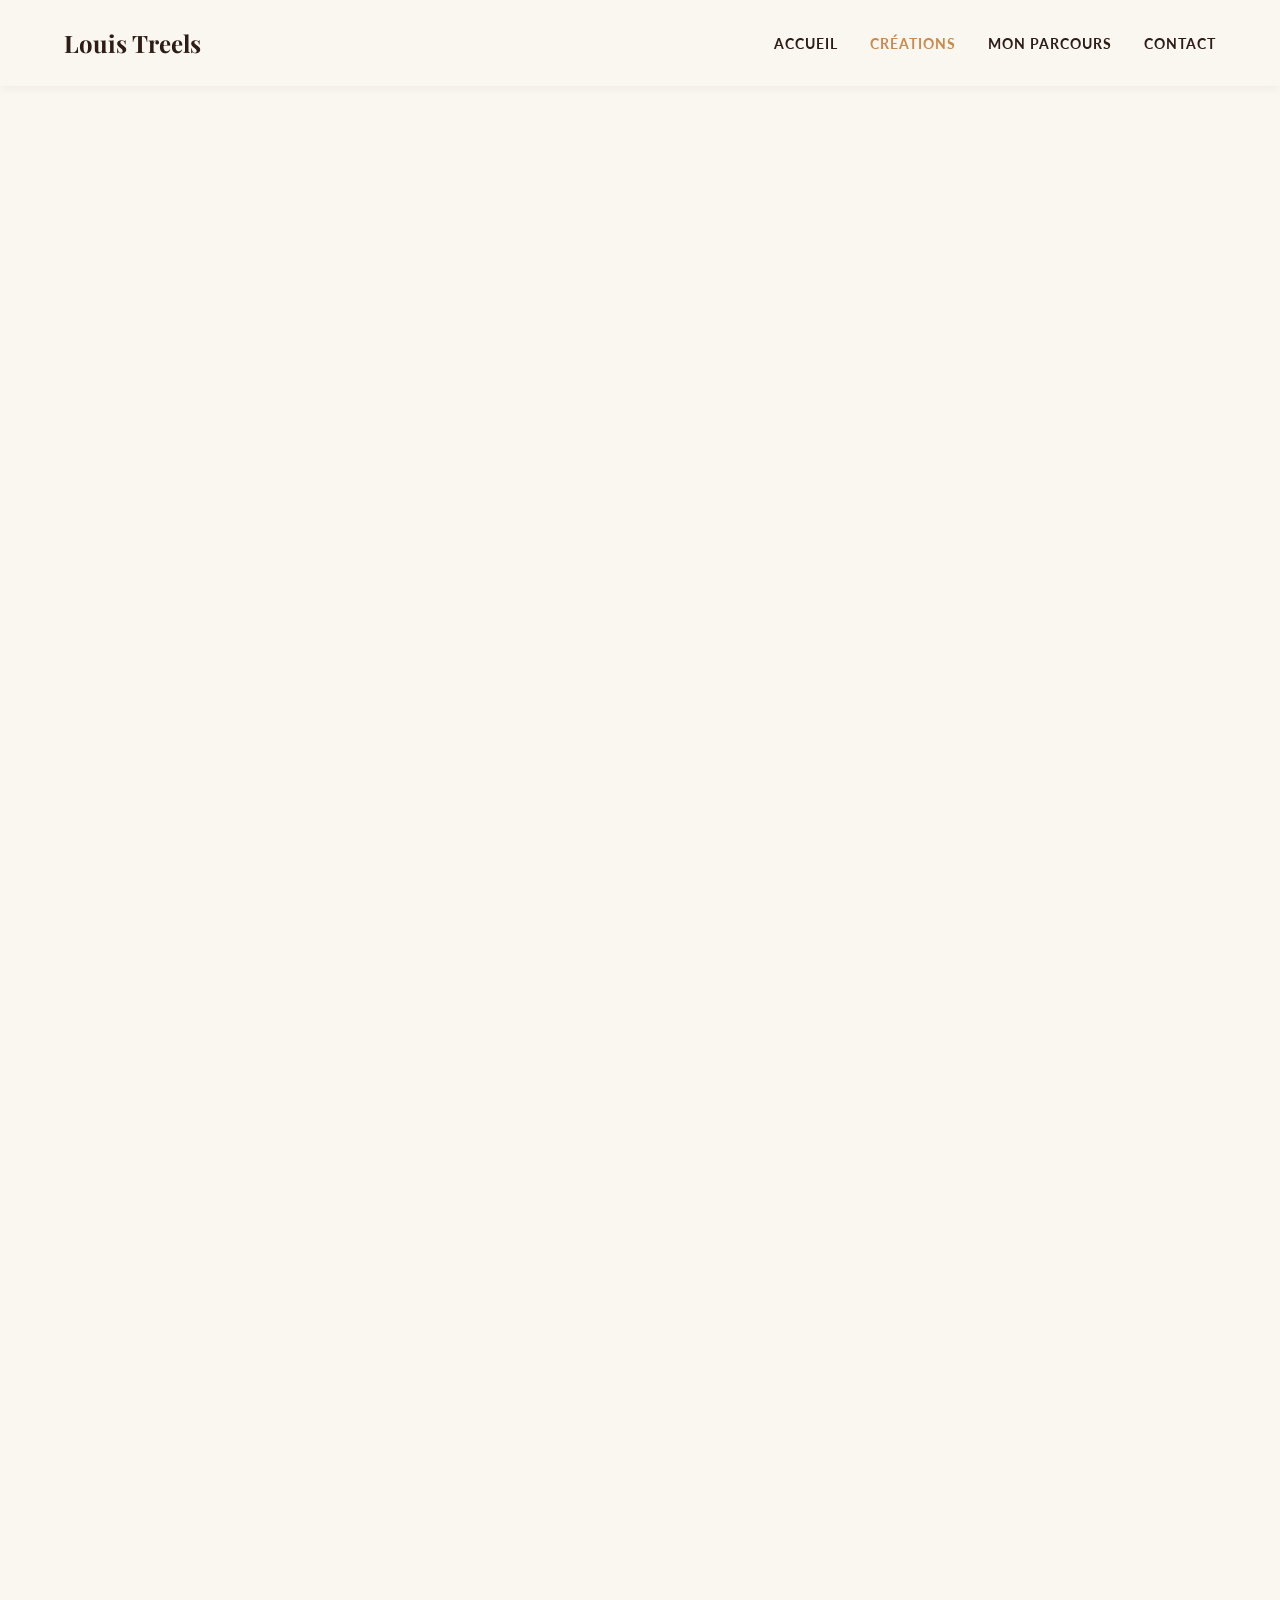
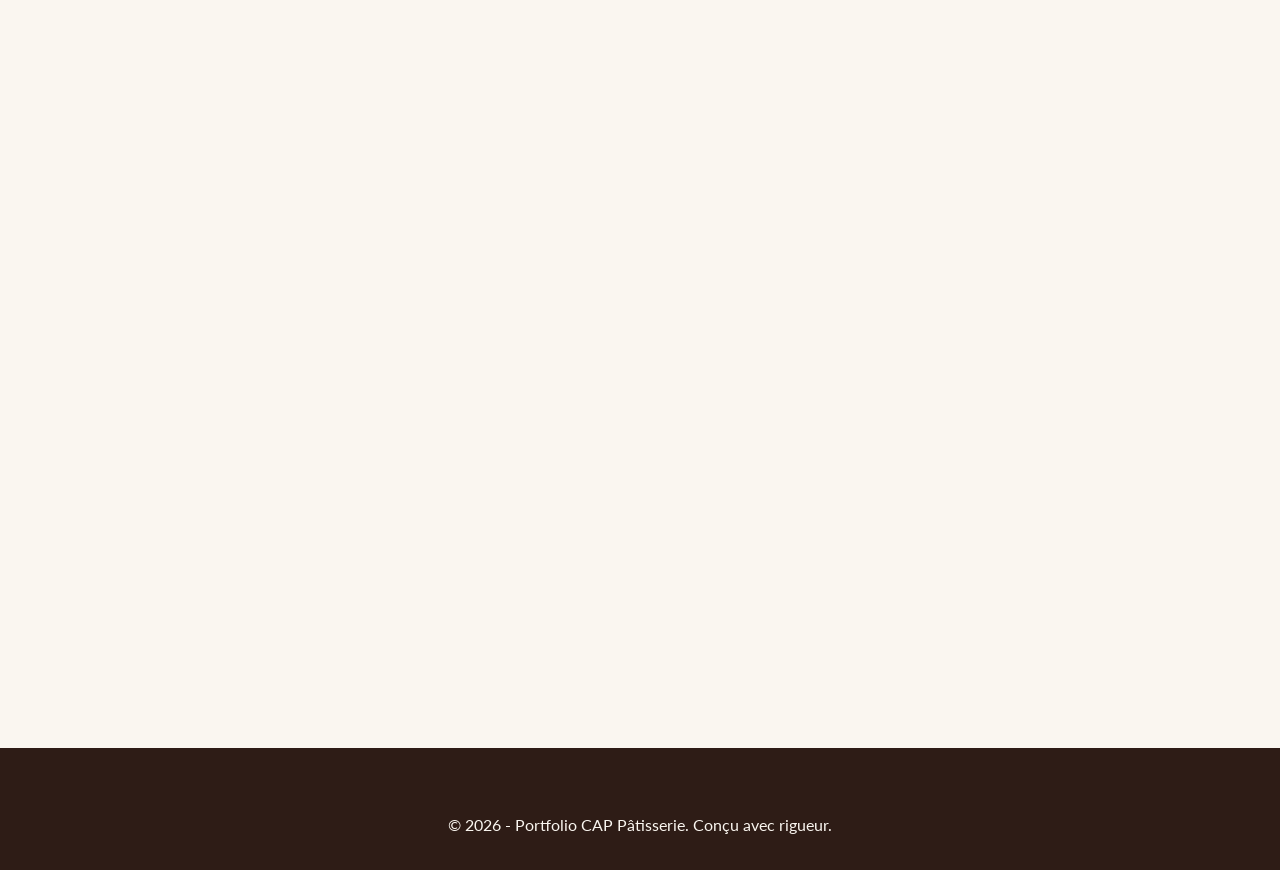
==== creations.html @ 9444e75c "page d'accueil finie" ====
<!DOCTYPE html>
<html lang="fr">
<head>
    <meta charset="UTF-8">
    <meta name="viewport" content="width=device-width, initial-scale=1.0">
    <title>Mes Créations | Portfolio CAP Pâtisserie</title>
    <link rel="stylesheet" href="css/style.css">
</head>
<body>

    <header>
        <nav>
            <div class="nav-logo"><a href="index.html">Louis Treels</a></div>
            <div class="hamburger"><span class="bar"></span><span class="bar"></span><span class="bar"></span></div>
            <ul class="nav-links">
                <li><a href="index.html">Accueil</a></li>
                <li><a href="creations.html" class="active">Créations</a></li>
                <li><a href="parcours.html">Mon Parcours</a></li>
                <li><a href="index.html#contact">Contact</a></li>
            </ul>
        </nav>
    </header>

    <main>
        <section class="page-header fade-in">
            <h1>Le Laboratoire</h1>
            <p>Découvrez le détail technique de mes réalisations, entre apprentissage des classiques et rigueur d'exécution.</p>
        </section>

        <section class="detailed-gallery">
            <div class="gallery-container">

                <article class="creation-card fade-in">
                    <div class="creation-media">
                        <img src="placeholder-layercake.jpg" alt="Focus sur le lissage d'un Layer Cake">
                    </div>
                    <div class="creation-details">
                        <span class="badge">Entremets</span>
                        <h2>Le Layer Cake</h2>
                        <p class="creation-desc">Un travail approfondi sur l'architecture du gâteau. L'enjeu principal réside dans la stabilité de l'assemblage multi-couches et la régularité du masquage.</p>
                        <ul class="tech-list">
                            <li><strong>Maîtrise clé :</strong> Montage et équilibre structurel.</li>
                            <li><strong>Finition :</strong> Lissage net des contours à la corne et à la spatule.</li>
                            <li><strong>Objectif CAP :</strong> Précision des textures et netteté visuelle.</li>
                        </ul>
                    </div>
                </article>

                <article class="creation-card fade-in invert">
                    <div class="creation-media">
                        <img src="placeholder-choux.jpg" alt="Pochage de chouquettes de précision">
                    </div>
                    <div class="creation-details">
                        <span class="badge">Pâte à Choux</span>
                        <h2>Chouquettes Garnies</h2>
                        <p class="creation-desc">L'art de la pâte à choux repose sur la régularité. Cette réalisation met en avant le respect strict des étapes de desséchage de la panade et de la cuisson.</p>
                        <ul class="tech-list">
                            <li><strong>Maîtrise clé :</strong> Pochage régulier à la poche à douille.</li>
                            <li><strong>Cuisson :</strong> Gestion précise du build-up de la chaleur pour un développement optimal.</li>
                            <li><strong>Garnissage :</strong> Introduction propre et homogène de la crème.</li>
                        </ul>
                    </div>
                </article>

                <article class="creation-card fade-in">
                    <div class="creation-media">
                        <img src="placeholder-cheesecake.jpg" alt="Cheesecake aux textures contrastées">
                    </div>
                    <div class="creation-details">
                        <span class="badge">Textures</span>
                        <h2>Le Cheesecake Contemporain</h2>
                        <p class="creation-desc">Une recherche d'équilibre en bouche basée sur l'opposition des textures, demandant une manipulation rigoureuse des températures de prise.</p>
                        <ul class="tech-list">
                            <li><strong>Base :</strong> Biscuit sablé croustillant et compact.</li>
                            <li><strong>Appareil :</strong> Crème de fromage lissée, dense et parfaitement homogène.</li>
                            <li><strong>Visuel :</strong> Découpe nette témoignant de la bonne gestion du froid.</li>
                        </ul>
                    </div>
                </article>

                <article class="creation-card fade-in invert">
                    <div class="creation-media">
                        <img src="placeholder-sables.jpg" alt="Sablés de précision faits maison">
                    </div>
                    <div class="creation-details">
                        <span class="badge">Biscuits</span>
                        <h2>Sablés Thématiques & Gourmands</h2>
                        <p class="creation-desc">Travail de précision sur les pâtes sèches, incluant la déclinaison des arômes, la coloration des masses et l'intégration de caramel fondant pour des recettes de type Millionaire Shortbread.</p>
                        <ul class="tech-list">
                            <li><strong>Technique :</strong> Abaisse régulière de la pâte pour une cuisson uniforme.</li>
                            <li><strong>Esthétique :</strong> Découpe nette aux emporte-pièces.</li>
                            <li><strong>Saveurs :</strong> Maîtrise des cuissons du sucre pour les inserts.</li>
                        </ul>
                    </div>
                </article>

            </div>
        </section>
    </main>

    <footer>
        <div class="footer-container">
            <p>&copy; 2026 - Portfolio CAP Pâtisserie. Conçu avec rigueur.</p>
        </div>
    </footer>

    <script src="script.js"></script>
</body>
</html>
---- css/style.css ----
/* ==========================================
   1. VARIABLES & RESET
   ========================================== */
@import url('https://fonts.googleapis.com/css2?family=Playfair+Display:ital,wght@0,400;0,700;1,400&family=Lato:wght@300;400;700&display=swap');

:root {
    /* Palette de couleurs basée sur ton CV */
    --color-main: #2e1c16;      /* Chocolat profond */
    --color-accent: #c98a4b;    /* Caramel / Doré */
    --color-bg: #faf6f0;        /* Crème / Vanille */
    --color-white: #ffffff;
    
    /* Typographie */
    --font-heading: 'Playfair Display', serif; /* Élégant pour la pâtisserie */
    --font-body: 'Lato', sans-serif;           /* Lisible et moderne */
    
    /* Espacements et Transitions */
    --transition-smooth: all 0.3s ease-in-out;
}

* {
    margin: 0;
    padding: 0;
    box-sizing: border-box;
}

body {
    background-color: var(--color-bg);
    color: var(--color-main);
    font-family: var(--font-body);
    line-height: 1.6;
    overflow-x: hidden;
}

h1, h2, h3 {
    font-family: var(--font-heading);
    font-weight: 700;
    margin-bottom: 1rem;
}

a {
    text-decoration: none;
    color: inherit;
    transition: var(--transition-smooth);
}

/* ==========================================
   2. EN-TÊTE & NAVIGATION
   ========================================== */
header {
    background-color: var(--color-bg);
    padding: 1.5rem 5%;
    position: sticky;
    top: 0;
    z-index: 1000;
    box-shadow: 0 2px 10px rgba(46, 28, 22, 0.05); /* Ombre très légère */
}

nav {
    display: flex;
    justify-content: space-between;
    align-items: center;
    max-width: 1200px;
    margin: 0 auto;
}

.nav-logo a {
    font-family: var(--font-heading);
    font-size: 1.5rem;
    font-weight: 700;
    color: var(--color-main);
}

.nav-links {
    list-style: none;
    display: flex;
    gap: 2rem;
}

.nav-links a {
    font-weight: 700;
    text-transform: uppercase;
    font-size: 0.9rem;
    letter-spacing: 1px;
}

.nav-links a:hover,
.nav-links a.active {
    color: var(--color-accent);
}

/* ==========================================
   3. HERO HEADER (Accueil)
   ========================================== */
#hero {
    height: 80vh;
    display: flex;
    align-items: center;
    justify-content: center;
    padding: 0 5%;
    max-width: 1200px;
    margin: 0 auto;
}

.hero-container {
    display: flex;
    align-items: center;
    gap: 4rem;
}

.hero-text {
    flex: 1;
}

.hero-text h1 {
    font-size: 3.5rem;
    line-height: 1.1;
    color: var(--color-main);
}

.hero-text p {
    font-size: 1.2rem;
    margin-bottom: 2rem;
    color: #555; /* Légèrement plus clair que la couleur principale */
}

.btn-cta {
    display: inline-block;
    background-color: var(--color-accent);
    color: var(--color-white);
    padding: 1rem 2rem;
    font-weight: 700;
    border-radius: 4px;
    text-transform: uppercase;
    letter-spacing: 1px;
}

.btn-cta:hover {
    background-color: var(--color-main);
    transform: translateY(-2px);
}

.hero-image {
    flex: 1;
    border-radius: 8px;
    overflow: hidden;
    box-shadow: 0 10px 30px rgba(46, 28, 22, 0.1);
}

.hero-image img {
    width: 100%;
    height: auto;
    display: block;
}

/* ==========================================
   4. SECTION À PROPOS
   ========================================== */
#about {
    padding: 6rem 5%;
    background-color: var(--color-white); /* Contraste subtil avec le fond crème */
}

.about-container {
    max-width: 1200px;
    margin: 0 auto;
}

.about-container h2 {
    font-size: 2.5rem;
    text-align: center;
    margin-bottom: 3rem;
    color: var(--color-accent);
}

.about-grid {
    display: grid;
    grid-template-columns: 1fr 1fr;
    gap: 4rem;
    align-items: center;
}

.about-content p {
    margin-bottom: 1.5rem;
    font-size: 1.1rem;
}

.about-image img {
    width: 100%;
    border-radius: 8px;
    box-shadow: -15px 15px 0px var(--color-bg); /* Effet de cadre élégant */
}

/* ==========================================
   5. GALERIE SIGNATURES
   ========================================== */
#gallery {
    padding: 6rem 5%;
    max-width: 1200px;
    margin: 0 auto;
}

#gallery h2 {
    font-size: 2.5rem;
    text-align: center;
}

.gallery-subtitle {
    text-align: center;
    margin-bottom: 4rem;
    font-style: italic;
}

.gallery-grid {
    display: grid;
    grid-template-columns: repeat(auto-fit, minmax(300px, 1fr));
    gap: 2rem;
}

.gallery-item {
    background-color: var(--color-white);
    border-radius: 8px;
    overflow: hidden;
    box-shadow: 0 5px 15px rgba(0,0,0,0.05);
    transition: var(--transition-smooth);
    cursor: pointer;
}

.gallery-item:hover {
    transform: translateY(-10px);
    box-shadow: 0 15px 30px rgba(46, 28, 22, 0.15);
}

.item-image img {
    width: 100%;
    height: 250px;
    object-fit: cover;
    border-bottom: 3px solid var(--color-accent);
}

.item-info {
    padding: 1.5rem;
}

.item-info h3 {
    font-size: 1.2rem;
    margin-bottom: 0.5rem;
}

.item-info p {
    font-size: 0.9rem;
    color: #666;
}

/* ==========================================
   6. PIED DE PAGE (FOOTER)
   ========================================== */
footer {
    background-color: var(--color-main);
    color: var(--color-bg);
    padding: 4rem 5% 2rem;
    text-align: center;
}

.footer-container {
    max-width: 800px;
    margin: 0 auto;
}

.footer-contact h3 {
    color: var(--color-accent);
}

.email-link {
    display: inline-block;
    margin: 1.5rem 0;
    font-size: 1.2rem;
    color: var(--color-accent);
    border-bottom: 1px solid var(--color-accent);
    padding-bottom: 5px;
}

.email-link:hover {
    color: var(--color-white);
    border-color: var(--color-white);
}

.footer-socials {
    margin-bottom: 2rem;
}

.footer-socials a {
    margin: 0 1rem;
    text-transform: uppercase;
    font-size: 0.9rem;
    letter-spacing: 1px;
}

.footer-socials a:hover {
    color: var(--color-accent);
}

.footer-credits {
    font-size: 0.8rem;
    opacity: 0.7;
    border-top: 1px solid rgba(250, 246, 240, 0.1);
    padding-top: 2rem;
}

/* ==========================================
   7. RESPONSIVE DESIGN (Mobiles & Tablettes)
   ========================================== */
@media (max-width: 768px) {
    .hero-container, .about-grid {
        flex-direction: column;
        text-align: center;
    }
    
    .hero-text h1 {
        font-size: 2.5rem;
    }
    
    .nav-links {
        display: none; /* A remplacer par un menu hamburger en JS plus tard */
    }
}

/* Défilement fluide natif */
html {
    scroll-behavior: smooth;
}

/* Menu Hamburger (caché sur Desktop) */
.hamburger {
    display: none;
    cursor: pointer;
}

.bar {
    display: block;
    width: 25px;
    height: 3px;
    margin: 5px auto;
    background-color: var(--color-main);
    transition: var(--transition-smooth);
}

/* Responsive Menu (Mobile) */
@media (max-width: 768px) {
    .hamburger {
        display: block;
    }
    
    .nav-links {
        position: fixed;
        left: -100%; /* Caché hors de l'écran par défaut */
        top: 70px;
        flex-direction: column;
        background-color: var(--color-bg);
        width: 100%;
        text-align: center;
        transition: 0.3s;
        box-shadow: 0 10px 10px rgba(0,0,0,0.1);
    }
    
    .nav-links.active {
        left: 0; /* Apparaît quand la classe active est ajoutée */
    }
    
    .nav-links li {
        margin: 1.5rem 0;
    }
}

/* Préparation des animations au scroll */
.fade-in {
    opacity: 0;
    transform: translateY(30px);
    transition: opacity 0.6s ease-out, transform 0.6s ease-out;
}

.fade-in.appear {
    opacity: 1;
    transform: translateY(0);
}

/* ==========================================
   8. STYLES DES PAGES SECONDAIRES
   ========================================== */

/* En-tête des pages */
.page-header {
    text-align: center;
    padding: 5rem 5% 3rem;
    max-width: 800px;
    margin: 0 auto;
}

.page-header h1 {
    font-size: 3rem;
    color: var(--color-main);
}

.page-header p {
    font-size: 1.1rem;
    font-style: italic;
    color: #666;
}

/* --- PAGE CRÉATIONS : Fiches détaillées --- */
.detailed-gallery {
    padding: 2rem 5% 6rem;
    max-width: 1200px;
    margin: 0 auto;
}

.creation-card {
    display: flex;
    background-color: var(--color-white);
    border-radius: 8px;
    overflow: hidden;
    margin-bottom: 4rem;
    box-shadow: 0 10px 30px rgba(46, 28, 22, 0.05);
    transition: var(--transition-smooth);
}

.creation-card.invert {
    flex-direction: row-reverse;
}

.creation-media {
    flex: 1;
    min-height: 350px;
}

.creation-media img {
    width: 100%;
    height: 100%;
    object-fit: cover;
    display: block;
}

.creation-details {
    flex: 1;
    padding: 3rem;
    display: flex;
    flex-direction: column;
    justify-content: center;
}

.badge {
    align-self: flex-start;
    background-color: var(--color-bg);
    color: var(--color-accent);
    padding: 0.3rem 1rem;
    font-size: 0.8rem;
    font-weight: 700;
    text-transform: uppercase;
    border-radius: 20px;
    margin-bottom: 1rem;
    letter-spacing: 1px;
}

.creation-desc {
    margin-bottom: 1.5rem;
    color: #555;
}

.tech-list {
    list-style: none;
}

.tech-list li {
    margin-bottom: 0.5rem;
    font-size: 0.95rem;
    position: relative;
    padding-left: 1.5rem;
}

.tech-list li::before {
    content: "•";
    color: var(--color-accent);
    font-weight: bold;
    position: absolute;
    left: 0;
    font-size: 1.2rem;
    top: -2px;
}

/* --- PAGE PARCOURS : Ligne du temps (Timeline) --- */
.timeline-section {
    padding: 2rem 5% 6rem;
    max-width: 900px;
    margin: 0 auto;
}

.timeline-container {
    position: relative;
    padding: 2rem 0;
}

/* La ligne centrale vertical */
.timeline-container::before {
    content: '';
    position: absolute;
    left: 50%;
    top: 0;
    width: 2px;
    height: 100%;
    background-color: var(--color-accent);
    opacity: 0.3;
    transform: translateX(-50%);
}

.timeline-item {
    display: flex;
    justify-content: space-between;
    width: 100%;
    margin-bottom: 4rem;
    position: relative;
}

.timeline-date {
    width: 45%;
    text-align: right;
    padding-right: 2rem;
    font-family: var(--font-heading);
    font-size: 1.5rem;
    font-weight: 700;
    color: var(--color-accent);
    display: flex;
    align-items: center;
    justify-content: flex-end;
}

.timeline-content {
    width: 45%;
    background-color: var(--color-white);
    padding: 2rem;
    border-radius: 8px;
    box-shadow: 0 5px 15px rgba(0,0,0,0.02);
}

.timeline-content h3 {
    font-size: 1.3rem;
    margin-bottom: 0.2rem;
}

.timeline-content h4 {
    font-size: 0.9rem;
    color: var(--color-accent);
    text-transform: uppercase;
    letter-spacing: 1px;
    margin-bottom: 1rem;
}

/* Les puces sur la ligne centrale */
.timeline-item::after {
    content: '';
    position: absolute;
    left: 50%;
    top: 50%;
    width: 12px;
    height: 12px;
    background-color: var(--color-white);
    border: 3px solid var(--color-accent);
    border-radius: 50%;
    transform: translate(-50%, -50%);
    z-index: 2;
}

/* Alternance gauche / droite */
.timeline-item:nth-child(even) {
    flex-direction: row-reverse;
}

.timeline-item:nth-child(even) .timeline-date {
    text-align: left;
    padding-left: 2rem;
    padding-right: 0;
    justify-content: flex-start;
}

/* Ajustements Responsive */
@media (max-width: 768px) {
    .creation-card, .creation-card.invert {
        flex-direction: column;
    }
    
    .creation-media {
        min-height: 250px;
    }
    
    .timeline-container::before {
        left: 20px;
    }
    
    .timeline-item, .timeline-item:nth-child(even) {
        flex-direction: column;
        align-items: flex-start;
        padding-left: 40px;
    }
    
    .timeline-date, .timeline-item:nth-child(even) .timeline-date {
        width: 100%;
        text-align: left;
        padding: 0 0 0.5rem 0;
        justify-content: flex-start;
    }
    
    .timeline-content {
        width: 100%;
    }
    
    .timeline-item::after {
        left: 20px;
        top: 20px;
    }
}
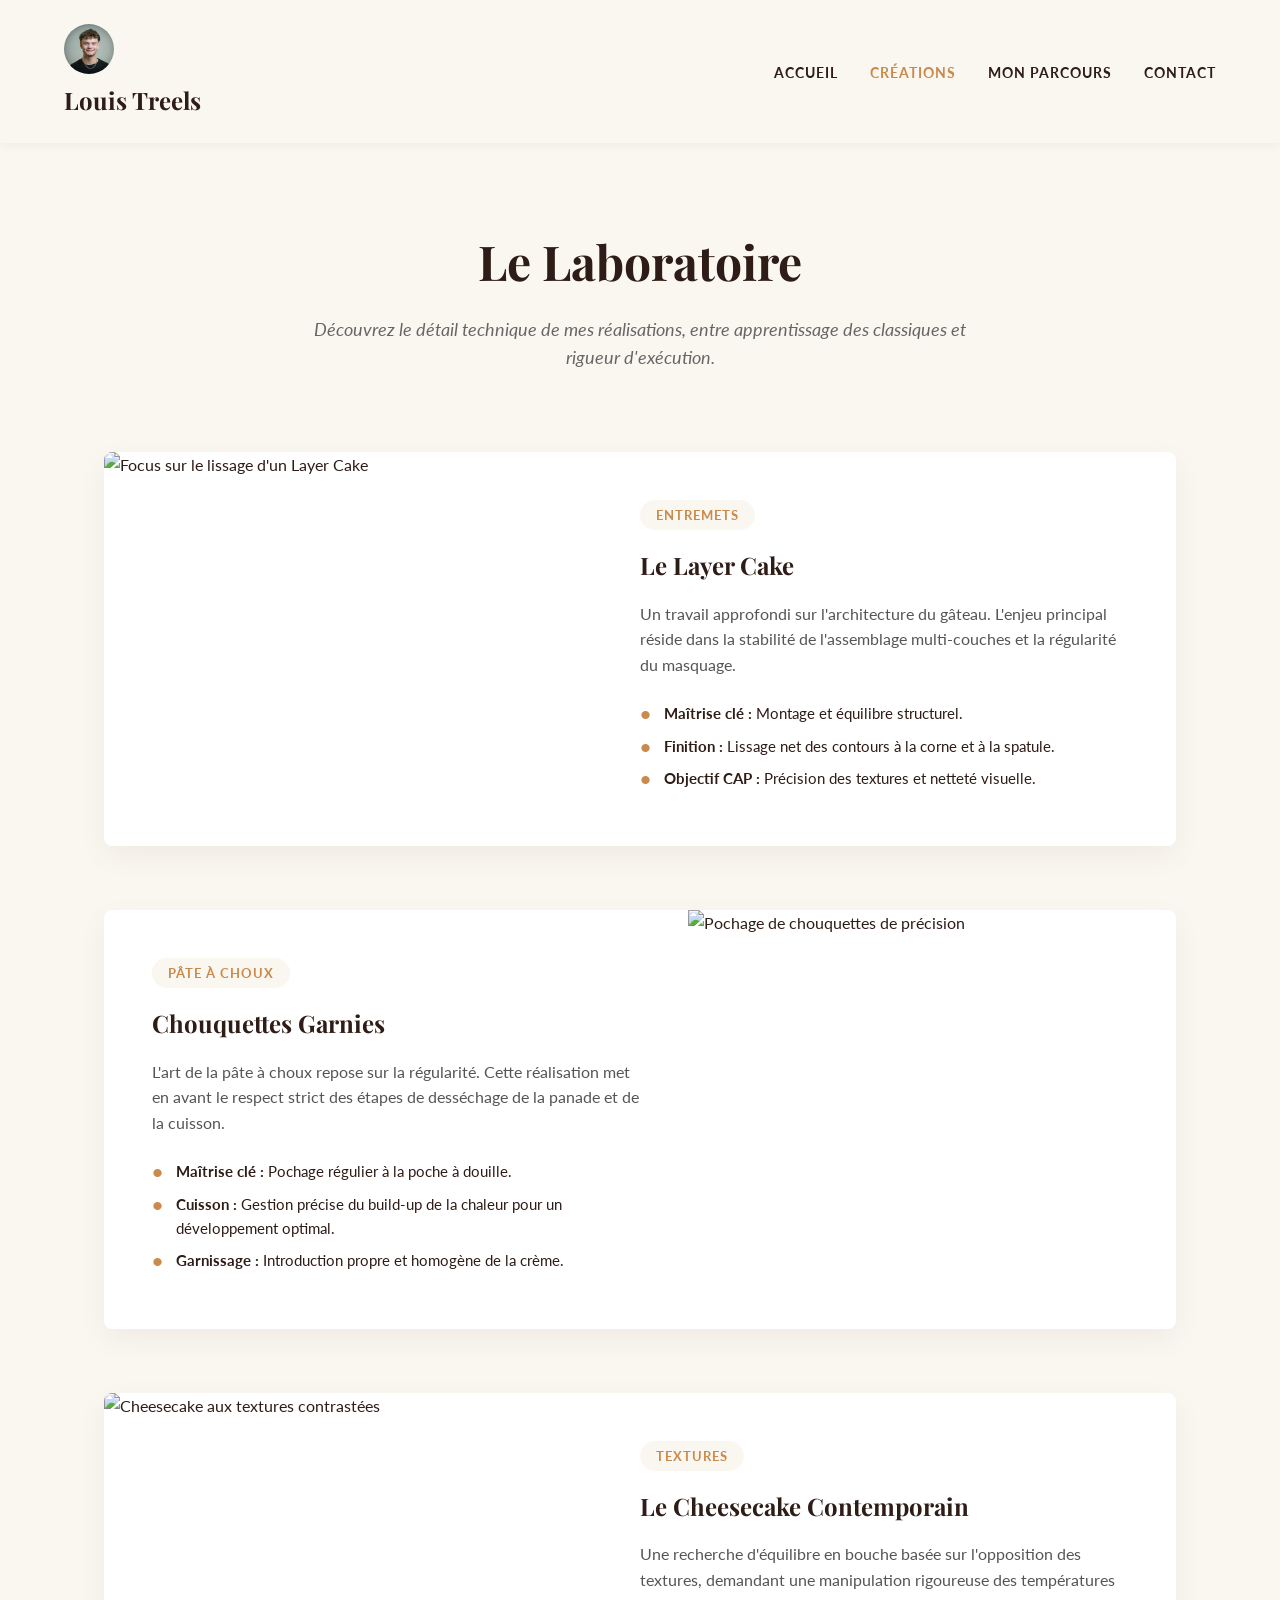
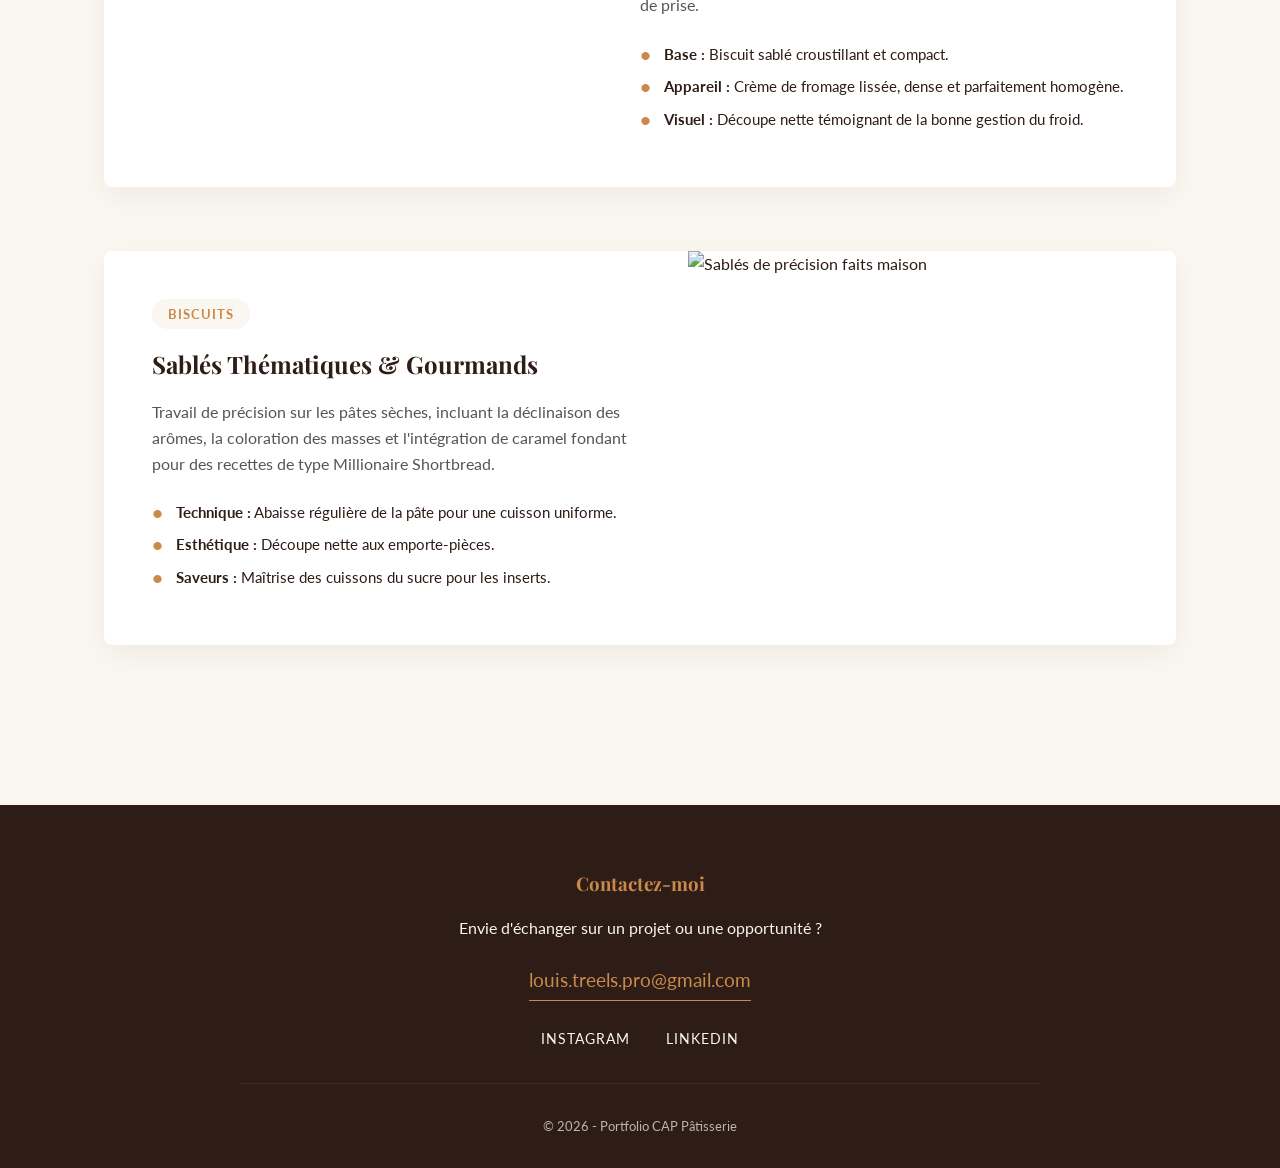
==== commit 3052bf48: "page parcours finie" ====
--- a/creations.html
+++ b/creations.html
@@ -10,7 +10,10 @@
 
     <header>
         <nav>
-            <div class="nav-logo"><a href="index.html">Louis Treels</a></div>
+            <div class="nav-logo">
+                <img src="images/Photo_Louis_Treels.webp" alt="Photo de Profil"/>                
+                <a href="index.html">Louis Treels</a>
+            </div>
             <div class="hamburger"><span class="bar"></span><span class="bar"></span><span class="bar"></span></div>
             <ul class="nav-links">
                 <li><a href="index.html">Accueil</a></li>
@@ -98,12 +101,23 @@
         </section>
     </main>
 
-    <footer>
+    <footer id="contact">
         <div class="footer-container">
-            <p>&copy; 2026 - Portfolio CAP Pâtisserie. Conçu avec rigueur.</p>
+            <div class="footer-contact">
+                <h3>Contactez-moi</h3>
+                <p>Envie d'échanger sur un projet ou une opportunité ?</p>
+                <a href="mailto:adresse@email.com" class="email-link">louis.treels.pro@gmail.com</a>
+            </div>
+            <div class="footer-socials">
+                <a href="#" target="_blank" rel="noopener noreferrer">Instagram</a>
+                <a href="#" target="_blank" rel="noopener noreferrer">LinkedIn</a>
+            </div>
+            <div class="footer-credits">
+                <p>&copy; 2026 - Portfolio CAP Pâtisserie</p>
+            </div>
         </div>
     </footer>
 
-    <script src="script.js"></script>
+    <script src="js/script.js"></script>
 </body>
 </html>
--- a/css/style.css
+++ b/css/style.css
@@ -64,11 +64,35 @@
     margin: 0 auto;
 }
 
+.nav-logo img {
+    height: 50px;       /* Ajuste la hauteur pour correspondre à la barre de navigation */
+    width: 50px;        /* Maintient des proportions carrées */
+    border-radius: 50%; /* Transforme la photo en un cercle parfait */
+    object-fit: cover;  /* Empêche l'image de se déformer ou de s'écraser */
+}
+
 .nav-logo a {
+    display: flex;
+    align-items: center;
+    gap: 15px;
     font-family: var(--font-heading);
     font-size: 1.5rem;
     font-weight: 700;
     color: var(--color-main);
+}
+
+#logo-smb{
+    height: 100px;      
+    width: 100px;      
+    border-radius: 50%;
+    object-fit: cover;  
+}
+
+#logo-mcdo{
+    height: 80px;      
+    width: 80px;      
+    border-radius: 50%;
+    object-fit: cover;    
 }
 
 .nav-links {
@@ -616,4 +640,167 @@
         left: 20px;
         top: 20px;
     }
+}
+
+/* --- COMPÉTENCES TRANSFÉRABLES : Grille de cartes --- */
+.skills-transfer-section {
+    padding: 5rem 5%;
+    background-color: var(--color-white);
+}
+
+.section-container {
+    max-width: 1200px;
+    margin: 0 auto;
+}
+
+.section-container h2 {
+    font-size: 2.5rem;
+    text-align: center;
+    color: var(--color-main);
+    margin-bottom: 0.5rem;
+}
+
+.section-subtitle {
+    text-align: center;
+    margin-bottom: 4rem;
+    font-style: italic;
+    color: #666;
+}
+
+.skills-grid {
+    display: grid;
+    grid-template-columns: repeat(auto-fit, minmax(280px, 1fr));
+    gap: 2.5rem;
+}
+
+.skill-card {
+    background-color: var(--color-bg);
+    padding: 2.5rem;
+    border-radius: 8px;
+    text-align: center;
+    border-top: 4px solid var(--color-accent);
+    box-shadow: 0 4px 15px rgba(0,0,0,0.02);
+    transition: var(--transition-smooth);
+}
+
+.skill-card:hover {
+    transform: translateY(-5px);
+    box-shadow: 0 10px 25px rgba(46, 28, 22, 0.08);
+}
+
+.skill-icon {
+    font-size: 2.5rem;
+    margin-bottom: 1rem;
+}
+
+.skill-card h3 {
+    font-size: 1.3rem;
+    color: var(--color-main);
+    margin-bottom: 1rem;
+}
+
+.skill-card p {
+    font-size: 0.95rem;
+    color: #555;
+    text-align: justify;
+}
+
+/* --- VALIDATION ACADÉMIQUE : Tableau stylisé --- */
+.diplomas-section {
+    padding: 5rem 5%;
+}
+
+.table-responsive {
+    width: 100%;
+    overflow-x: auto; /* Permet le défilement horizontal propre sur petit écran */
+}
+
+.styled-table {
+    width: 100%;
+    border-collapse: collapse;
+    margin: 1rem 0 3rem 0;
+    font-size: 1rem;
+    background-color: var(--color-white);
+    box-shadow: 0 4px 15px rgba(0, 0, 0, 0.02);
+    border-radius: 8px;
+    overflow: hidden;
+}
+
+.styled-table injustices {
+    text-align: left;
+}
+
+.styled-table th, 
+.styled-table td {
+    padding: 1.2rem 1.5rem;
+    text-align: left; /* Alignement rigoureux et uniforme */
+}
+
+.styled-table th {
+    background-color: var(--color-main);
+    color: var(--color-bg);
+    font-family: var(--font-heading);
+    font-weight: bold;
+    letter-spacing: 0.5px;
+}
+
+.styled-table tr {
+    border-bottom: 1px solid rgba(46, 28, 22, 0.08);
+    transition: var(--transition-smooth);
+}
+
+.styled-table tbody tr:nth-of-type(even) {
+    background-color: rgba(250, 246, 240, 0.5); /* Alternance de ligne discrète */
+}
+
+.styled-table tbody tr:hover {
+    background-color: rgba(201, 138, 75, 0.08); /* Surlignage au survol */
+}
+
+/* --- PHILOSOPHIE & VALEURS : Bloc centré --- */
+.philosophy-section {
+    padding: 5rem 5%;
+    background-color: var(--color-main);
+    color: var(--color-bg);
+    text-align: center;
+}
+
+.philosophy-block {
+    max-width: 800px;
+    margin: 0 auto;
+}
+
+.philosophy-block h2 {
+    color: var(--color-accent);
+    margin-bottom: 2rem;
+}
+
+.philosophy-text {
+    font-size: 1.2rem;
+    line-height: 1.8;
+    font-style: italic;
+    font-weight: 300;
+}
+
+/* --- CALL TO ACTION FINAL --- */
+.parcours-cta {
+    padding: 6rem 5%;
+    text-align: center;
+    background-color: var(--color-white);
+}
+
+.cta-container {
+    max-width: 700px;
+    margin: 0 auto;
+}
+
+.parcours-cta h2 {
+    font-size: 2.2rem;
+    margin-bottom: 1rem;
+}
+
+.parcours-cta p {
+    color: #666;
+    margin-bottom: 2.5rem;
+    font-size: 1.1rem;
 }
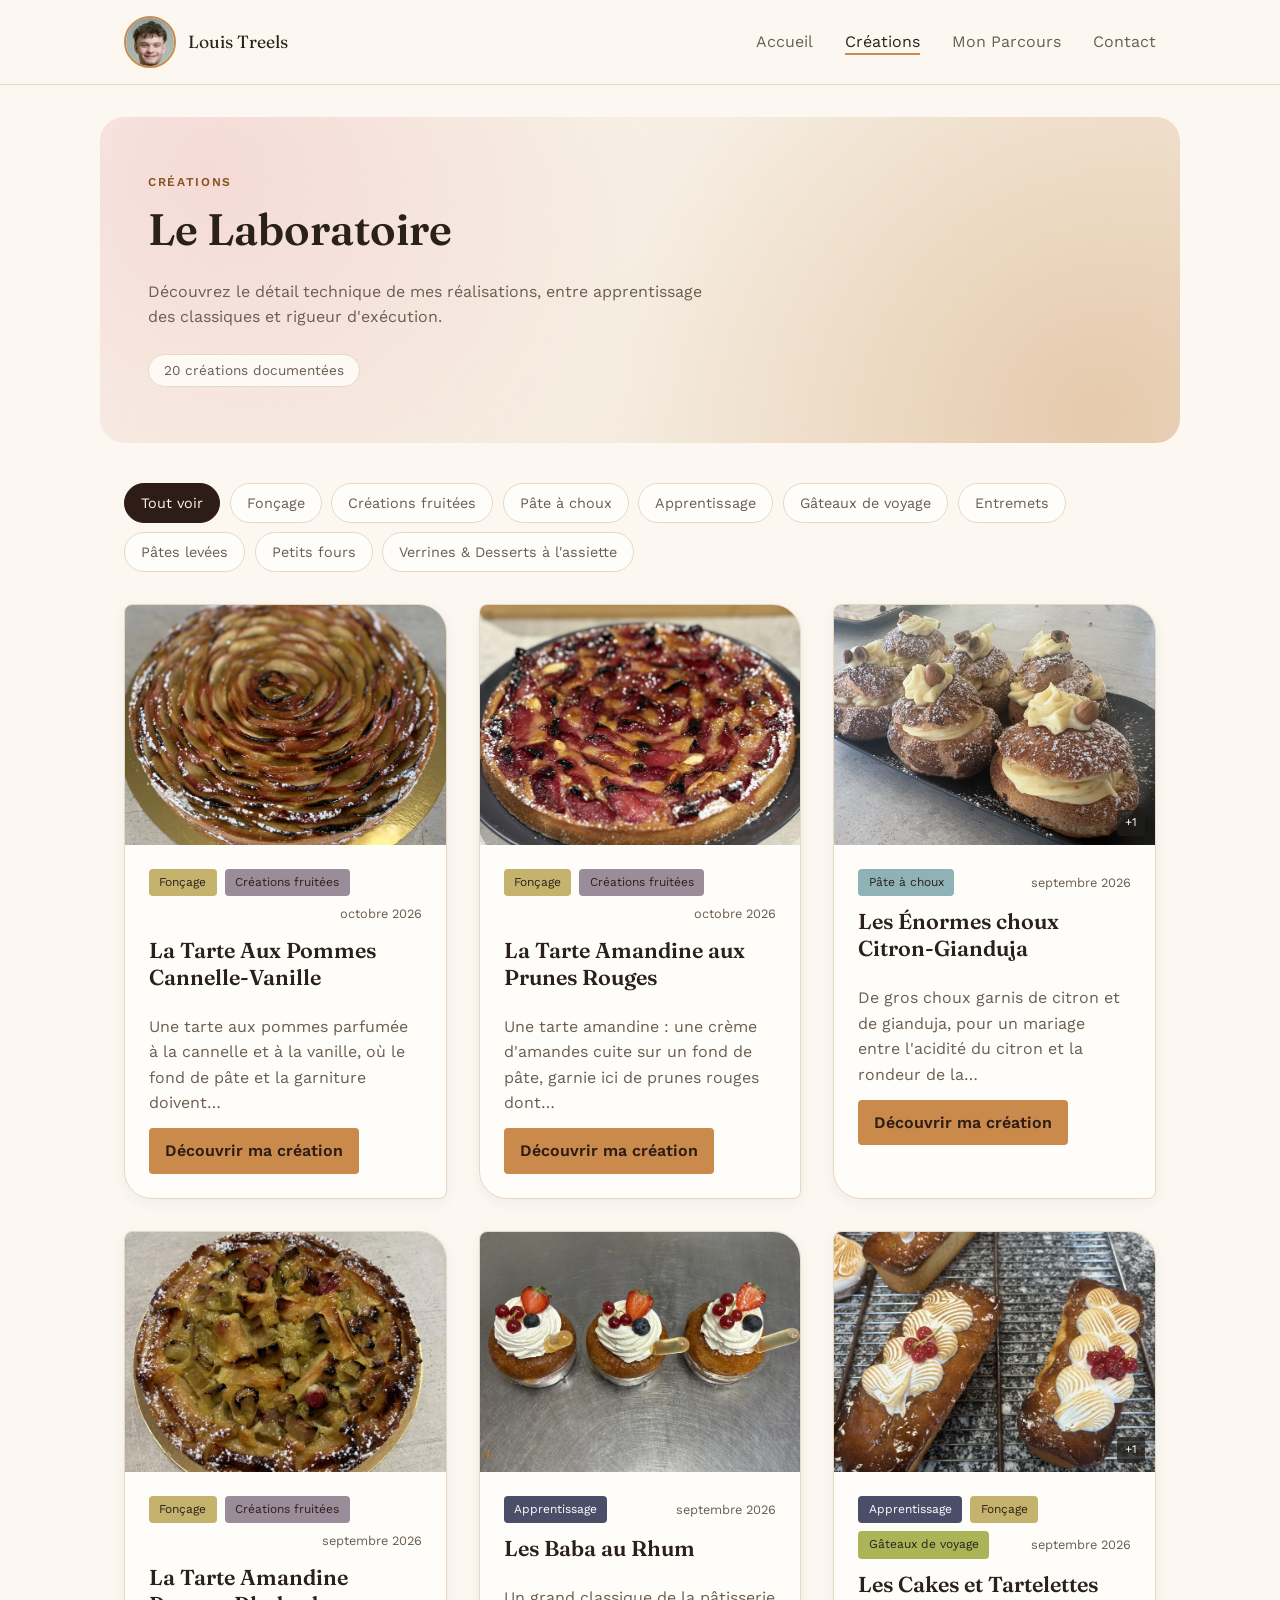
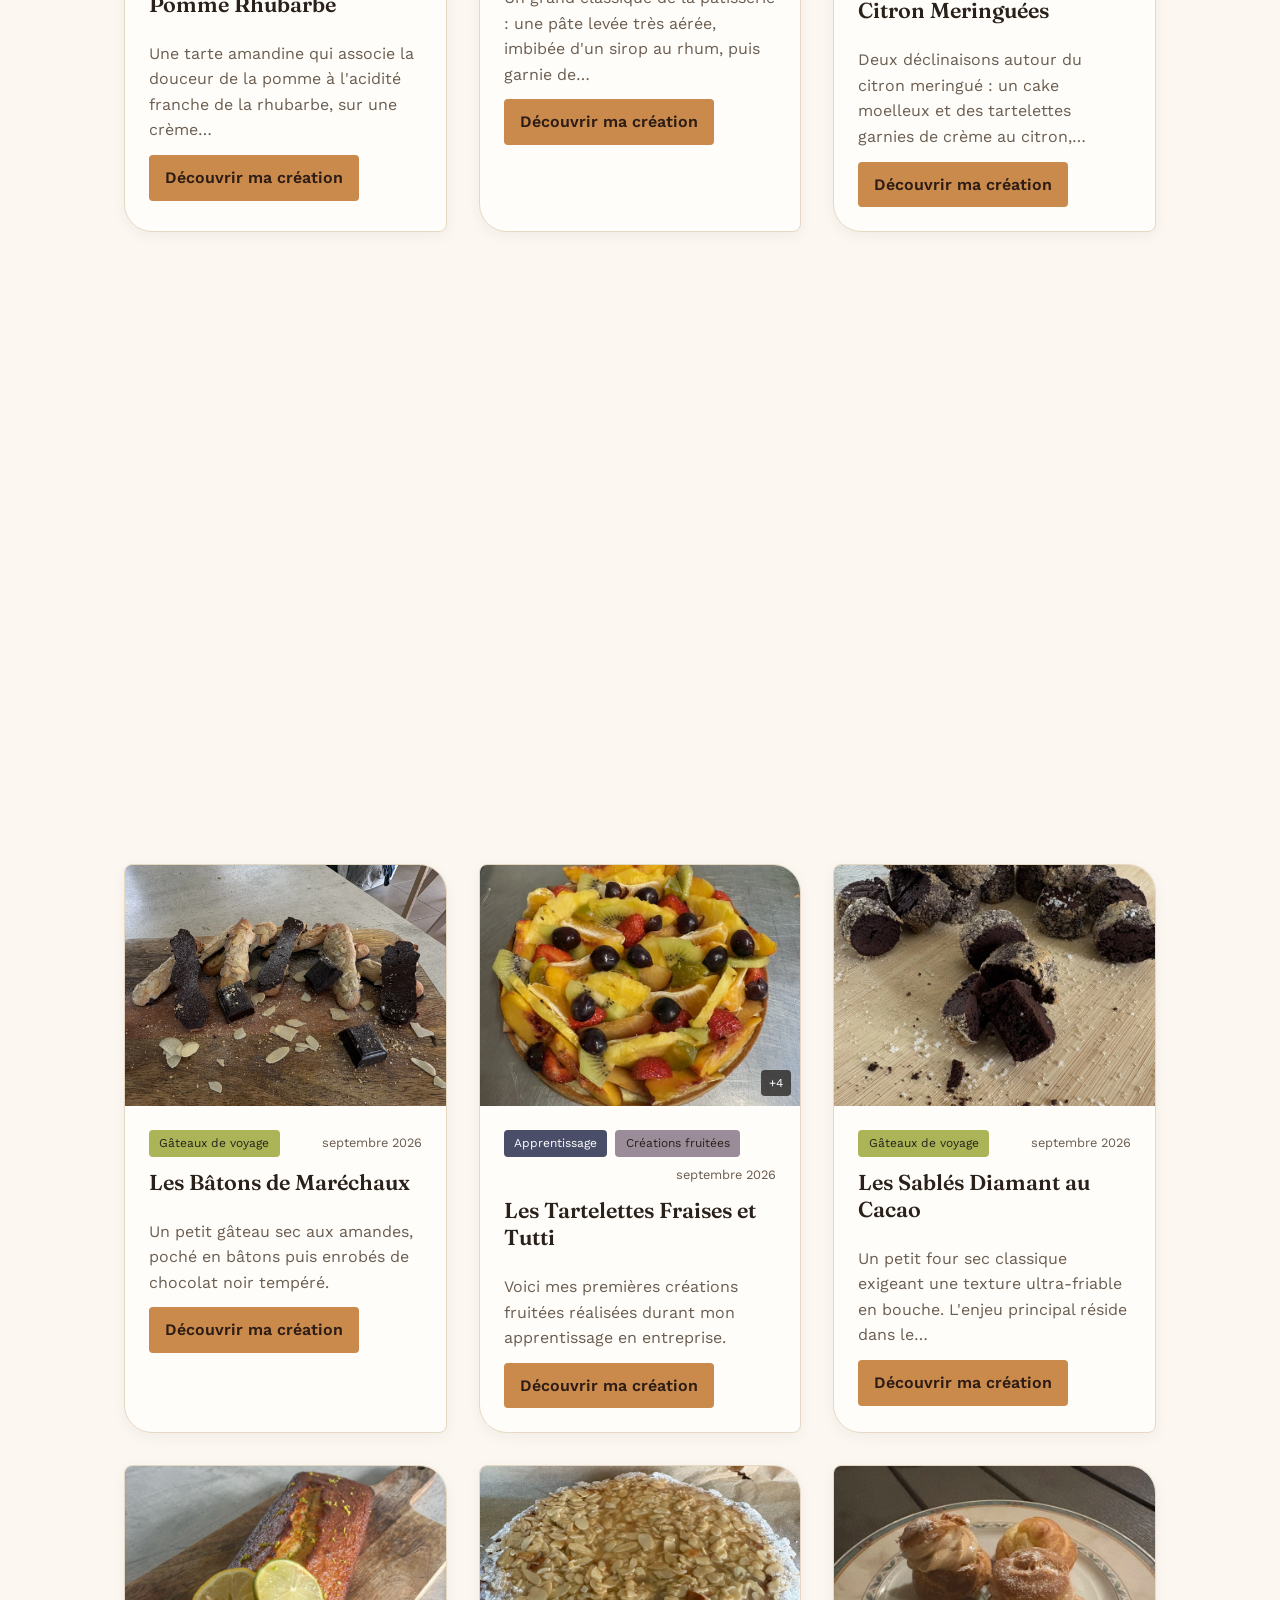
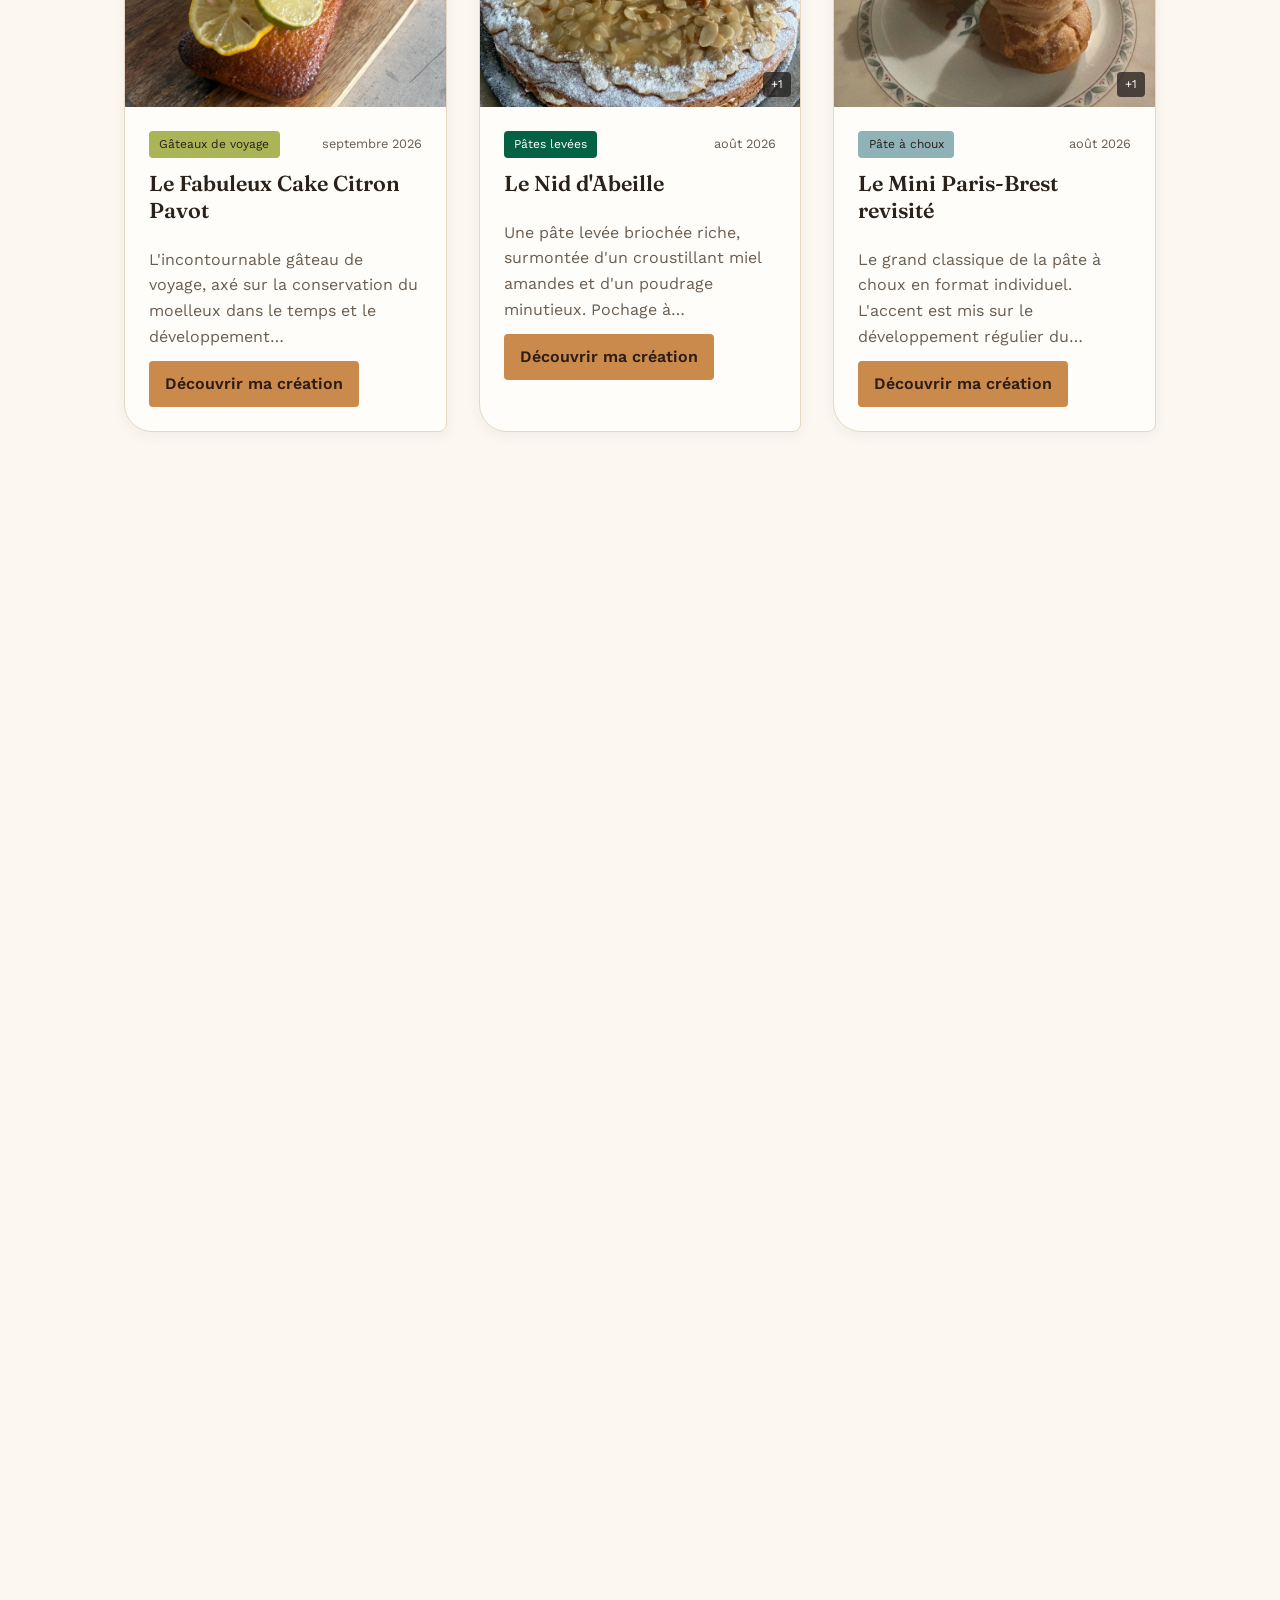
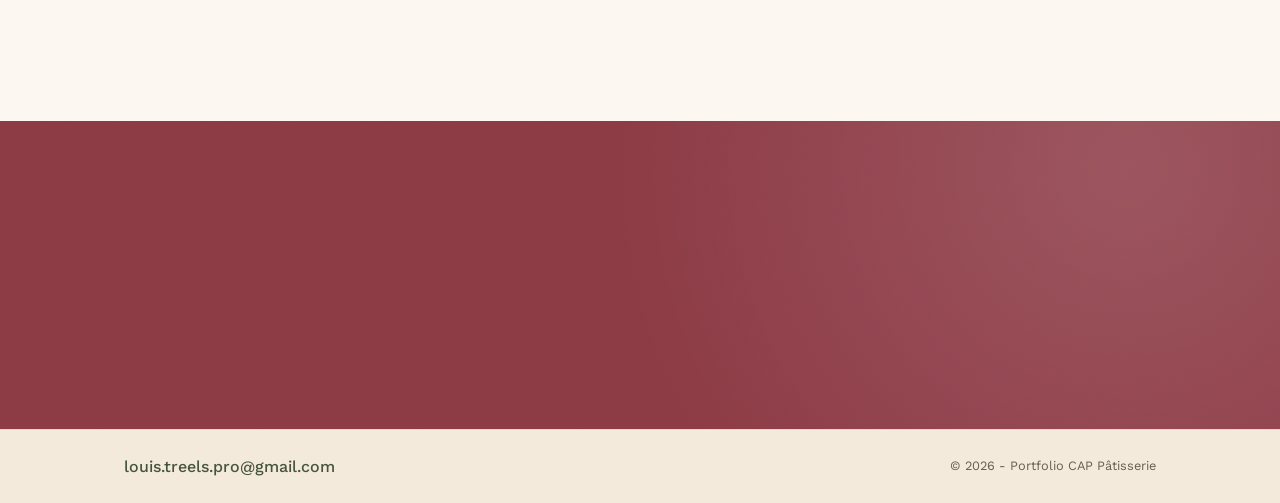
==== commit d1714cc3: "Première version du portfolio" ====
--- a/creations.html
+++ b/creations.html
@@ -3,121 +3,94 @@
 <head>
     <meta charset="UTF-8">
     <meta name="viewport" content="width=device-width, initial-scale=1.0">
+    <meta name="description" content="Créations de Louis Treels, candidat au CAP Pâtissier : entremets, pâte à choux, biscuits — techniques mises en œuvre et bilan réflexif de chaque réalisation.">
+    <meta name="theme-color" content="#fcf8f1">
+    <meta property="og:type" content="website">
+    <meta property="og:title" content="Mes Créations | Portfolio CAP Pâtisserie">
+    <meta property="og:description" content="Entremets, pâte à choux, fonçage… le détail technique et le bilan de chacune de mes créations.">
     <title>Mes Créations | Portfolio CAP Pâtisserie</title>
+    <link rel="preconnect" href="https://fonts.googleapis.com">
+    <link rel="preconnect" href="https://fonts.gstatic.com" crossorigin>
+    <link href="https://fonts.googleapis.com/css2?family=Fraunces:ital,wght@0,500;0,600;1,500&family=Work+Sans:wght@400;500;600&display=swap" rel="stylesheet">
+    <link rel="icon" href="images/favicon.svg" type="image/svg+xml">
+    <link rel="apple-touch-icon" href="images/apple-touch-icon.png">
     <link rel="stylesheet" href="css/style.css">
+    <noscript>
+        <!-- Sans JavaScript, on affiche quand même tout ce qui est en fondu au scroll. -->
+        <style>.fade-in { opacity: 1; transform: none; }</style>
+    </noscript>
 </head>
 <body>
+
+    <a class="skip-link" href="#main">Aller au contenu</a>
 
     <header>
         <nav>
             <div class="nav-logo">
-                <img src="images/Photo_Louis_Treels.webp" alt="Photo de Profil"/>                
+                <!-- Version recadrée sur le visage (images/Photo_Louis_Treels_visage.webp) : le menu est petit, le visage doit remplir le rond -->
+                <img src="images/Photo_Louis_Treels_visage.webp" alt="" width="52" height="52"/>
                 <a href="index.html">Louis Treels</a>
             </div>
             <div class="hamburger"><span class="bar"></span><span class="bar"></span><span class="bar"></span></div>
             <ul class="nav-links">
                 <li><a href="index.html">Accueil</a></li>
-                <li><a href="creations.html" class="active">Créations</a></li>
+                <li><a href="creations.html" class="active" aria-current="page">Créations</a></li>
                 <li><a href="parcours.html">Mon Parcours</a></li>
                 <li><a href="index.html#contact">Contact</a></li>
             </ul>
         </nav>
     </header>
 
-    <main>
+    <main id="main">
         <section class="page-header fade-in">
+            <p class="eyebrow">Créations</p>
             <h1>Le Laboratoire</h1>
             <p>Découvrez le détail technique de mes réalisations, entre apprentissage des classiques et rigueur d'exécution.</p>
+            <p class="gallery-count" id="gallery-count"></p>
         </section>
 
         <section class="detailed-gallery">
-            <div class="gallery-container">
+            <div class="filter-bar" id="filter-bar" role="group" aria-label="Filtrer les créations par catégorie">
+                <!-- Boutons générés automatiquement depuis les tags présents dans js/creations-data.js -->
+            </div>
 
-                <article class="creation-card fade-in">
-                    <div class="creation-media">
-                        <img src="placeholder-layercake.jpg" alt="Focus sur le lissage d'un Layer Cake">
-                    </div>
-                    <div class="creation-details">
-                        <span class="badge">Entremets</span>
-                        <h2>Le Layer Cake</h2>
-                        <p class="creation-desc">Un travail approfondi sur l'architecture du gâteau. L'enjeu principal réside dans la stabilité de l'assemblage multi-couches et la régularité du masquage.</p>
-                        <ul class="tech-list">
-                            <li><strong>Maîtrise clé :</strong> Montage et équilibre structurel.</li>
-                            <li><strong>Finition :</strong> Lissage net des contours à la corne et à la spatule.</li>
-                            <li><strong>Objectif CAP :</strong> Précision des textures et netteté visuelle.</li>
-                        </ul>
-                    </div>
-                </article>
+            <div class="gallery-grid" id="gallery-grid">
+                <!-- Cartes générées automatiquement depuis js/creations-data.js -->
+            </div>
+        </section>
 
-                <article class="creation-card fade-in invert">
-                    <div class="creation-media">
-                        <img src="placeholder-choux.jpg" alt="Pochage de chouquettes de précision">
-                    </div>
-                    <div class="creation-details">
-                        <span class="badge">Pâte à Choux</span>
-                        <h2>Chouquettes Garnies</h2>
-                        <p class="creation-desc">L'art de la pâte à choux repose sur la régularité. Cette réalisation met en avant le respect strict des étapes de desséchage de la panade et de la cuisson.</p>
-                        <ul class="tech-list">
-                            <li><strong>Maîtrise clé :</strong> Pochage régulier à la poche à douille.</li>
-                            <li><strong>Cuisson :</strong> Gestion précise du build-up de la chaleur pour un développement optimal.</li>
-                            <li><strong>Garnissage :</strong> Introduction propre et homogène de la crème.</li>
-                        </ul>
-                    </div>
-                </article>
-
-                <article class="creation-card fade-in">
-                    <div class="creation-media">
-                        <img src="placeholder-cheesecake.jpg" alt="Cheesecake aux textures contrastées">
-                    </div>
-                    <div class="creation-details">
-                        <span class="badge">Textures</span>
-                        <h2>Le Cheesecake Contemporain</h2>
-                        <p class="creation-desc">Une recherche d'équilibre en bouche basée sur l'opposition des textures, demandant une manipulation rigoureuse des températures de prise.</p>
-                        <ul class="tech-list">
-                            <li><strong>Base :</strong> Biscuit sablé croustillant et compact.</li>
-                            <li><strong>Appareil :</strong> Crème de fromage lissée, dense et parfaitement homogène.</li>
-                            <li><strong>Visuel :</strong> Découpe nette témoignant de la bonne gestion du froid.</li>
-                        </ul>
-                    </div>
-                </article>
-
-                <article class="creation-card fade-in invert">
-                    <div class="creation-media">
-                        <img src="placeholder-sables.jpg" alt="Sablés de précision faits maison">
-                    </div>
-                    <div class="creation-details">
-                        <span class="badge">Biscuits</span>
-                        <h2>Sablés Thématiques & Gourmands</h2>
-                        <p class="creation-desc">Travail de précision sur les pâtes sèches, incluant la déclinaison des arômes, la coloration des masses et l'intégration de caramel fondant pour des recettes de type Millionaire Shortbread.</p>
-                        <ul class="tech-list">
-                            <li><strong>Technique :</strong> Abaisse régulière de la pâte pour une cuisson uniforme.</li>
-                            <li><strong>Esthétique :</strong> Découpe nette aux emporte-pièces.</li>
-                            <li><strong>Saveurs :</strong> Maîtrise des cuissons du sucre pour les inserts.</li>
-                        </ul>
-                    </div>
-                </article>
-
+        <!-- Bande de fin : renvoie vers le parcours -->
+        <section class="section-teal band">
+            <div class="parcours-teaser fade-in">
+                <p class="eyebrow">Parcours</p>
+                <h2>Derrière chaque création, un chemin</h2>
+                <p>Du BUT Informatique au CAP Pâtissier : le parcours qui m'a mené jusqu'ici, et celui que je veux prendre ensuite.</p>
+                <a href="parcours.html" class="teaser-link">Découvrir mon parcours</a>
             </div>
         </section>
     </main>
 
-    <footer id="contact">
+    <footer>
         <div class="footer-container">
-            <div class="footer-contact">
-                <h3>Contactez-moi</h3>
-                <p>Envie d'échanger sur un projet ou une opportunité ?</p>
-                <a href="mailto:adresse@email.com" class="email-link">louis.treels.pro@gmail.com</a>
-            </div>
-            <div class="footer-socials">
-                <a href="#" target="_blank" rel="noopener noreferrer">Instagram</a>
-                <a href="#" target="_blank" rel="noopener noreferrer">LinkedIn</a>
-            </div>
-            <div class="footer-credits">
-                <p>&copy; 2026 - Portfolio CAP Pâtisserie</p>
-            </div>
+            <a href="mailto:louis.treels.pro@gmail.com" class="email-link">louis.treels.pro@gmail.com</a>
+            <!-- TODO : remets ici le bloc <div class="footer-socials"> avec tes liens Instagram / LinkedIn quand les comptes seront prêts -->
+            <p class="footer-credits">&copy; 2026 - Portfolio CAP Pâtisserie</p>
         </div>
     </footer>
 
+    <!-- Pop-up des détails : sert à la fois pour le clic sur une photo et pour
+         le bouton "Découvrir ma création" (fusion de l'ancienne lightbox et de
+         la modale, qui faisaient doublon). Placée hors du footer : c'est une
+         couche qui recouvre toute la page, elle n'a rien à faire à l'intérieur
+         sémantiquement. -->
+    <div class="modal" id="details-modal" hidden>
+        <div class="modal-content">
+            <button type="button" class="modal-close" aria-label="Fermer les détails">&times;</button>
+            <div id="modal-body-content"></div>
+        </div>
+    </div>
+
+    <script src="js/creations-data.js"></script>
     <script src="js/script.js"></script>
 </body>
 </html>
--- a/css/style.css
+++ b/css/style.css
@@ -1,806 +1,1929 @@
-/* ==========================================
-   1. VARIABLES & RESET
-   ========================================== */
-@import url('https://fonts.googleapis.com/css2?family=Playfair+Display:ital,wght@0,400;0,700;1,400&family=Lato:wght@300;400;700&display=swap');
+/* ==========================================================================
+   Portfolio CAP Pâtisserie — feuille de style
+   Base neutre, pensée pour être ré-harmonisée facilement : toutes les
+   couleurs et polices sont centralisées dans :root ci-dessous. Change les
+   valeurs des variables pour changer l'identité visuelle du site entier.
+   ========================================================================== */
 
 :root {
-    /* Palette de couleurs basée sur ton CV */
-    --color-main: #2e1c16;      /* Chocolat profond */
-    --color-accent: #c98a4b;    /* Caramel / Doré */
-    --color-bg: #faf6f0;        /* Crème / Vanille */
-    --color-white: #ffffff;
-    
-    /* Typographie */
-    --font-heading: 'Playfair Display', serif; /* Élégant pour la pâtisserie */
-    --font-body: 'Lato', sans-serif;           /* Lisible et moderne */
-    
-    /* Espacements et Transitions */
-    --transition-smooth: all 0.3s ease-in-out;
-}
-
-* {
-    margin: 0;
-    padding: 0;
-    box-sizing: border-box;
+  /* Couleurs */
+  --color-bg: #fcf8f1;          /* crème : remplace le blanc cassé froid */
+  --color-bg-alt: #f4eadb;      /* crème foncé (bandes, pied de page) */
+  --color-text: #2b211b;
+  --color-text-muted: #6a5d51;
+  --color-border: #e6d9c4;
+  --color-accent: #5b6f52;
+  --color-accent-dark: #45543e;
+
+  /* Palette "pâtisserie" de l'accueil */
+  --color-cream-deep: #efe0c8;   /* fond des blocs chaleureux */
+  --color-caramel: #c98a4b;      /* = --color-button, pour les décors */
+  --color-caramel-text: #85531f; /* caramel assez foncé pour du petit texte */
+  --color-cacao: #2e1c16;        /* chocolat : bande de contact, hover */
+  --color-paper: #fffdf9;        /* cartes "papier" posées sur le crème */
+  /* Fond "nappage" partagé par le hero de l'accueil et les en-têtes de page */
+  --bg-halo:
+    radial-gradient(circle at 10% 15%, rgba(239, 169, 174, 0.32), transparent 42%),
+    radial-gradient(circle at 92% 90%, rgba(201, 138, 75, 0.30), transparent 46%),
+    linear-gradient(135deg, #fbf7f0 0%, #f4e8d8 100%);
+  --shadow-soft: 0 10px 30px rgba(46, 28, 22, 0.08);
+  --shadow-lift: 0 18px 40px rgba(46, 28, 22, 0.14);
+  /* Grain de papier très discret (SVG inline, aucune image à charger) */
+  --grain: url("data:image/svg+xml,%3Csvg xmlns='http://www.w3.org/2000/svg' width='160' height='160'%3E%3Cfilter id='n'%3E%3CfeTurbulence type='fractalNoise' baseFrequency='.85' numOctaves='2' stitchTiles='stitch'/%3E%3CfeColorMatrix values='0 0 0 0 .4 0 0 0 0 .28 0 0 0 0 .18 0 0 0 .55 0'/%3E%3C/filter%3E%3Crect width='100%25' height='100%25' filter='url(%23n)'/%3E%3C/svg%3E");
+
+  /* Couleurs des badges par tag (voir TAG_COLORS dans js/script.js) —
+     ajoute une variable ici + une entrée dans TAG_COLORS si tu veux qu'un
+     nouveau tag ait sa propre couleur plutôt que --color-accent. */
+  --badge-entremets: #22223b;
+  --badge-apprentissage: #4a4e69;
+  --badge-fruitees: #9a8c98;
+  --badge-choux: #8eb2b5;
+  --badge-foncage: #C5B36D;
+  --badge-verrines: #8e3b46;
+  --badge-levees: #046244;
+  --badge-petits-fours: #EFA9AE;
+  --badge-voyage: #abb557;
+
+  /* Bouton "Découvrir" et modale de détails */
+  --color-button: #c98a4b;
+  --color-button-text: #2e1c16;
+  --color-button-hover-bg: #2e1c16;
+  --color-button-hover-text: #faf6f0;
+  --color-modal-overlay: rgba(46, 28, 22, 0.7);
+  --color-modal-bg: #faf6f0;
+  --color-modal-text: #2e1c16;
+
+  /* Typographie */
+  --font-heading: "Fraunces", serif;
+  --font-body: "Work Sans", sans-serif;
+
+  /* Structure */
+  --radius-s: 4px;
+  --radius-m: 8px;
+  --max-width: 1080px;
+  --transition-base: 220ms ease;
+}
+
+/* ==========================================================================
+   Reset de base
+   ========================================================================== */
+*,
+*::before,
+*::after {
+  box-sizing: border-box;
+}
+
+html {
+  scroll-behavior: smooth;
+  /* Les liens d'ancre (#contact, #progress…) ne passent pas sous l'en-tête fixe */
+  scroll-padding-top: 5.5rem;
 }
 
 body {
-    background-color: var(--color-bg);
-    color: var(--color-main);
-    font-family: var(--font-body);
-    line-height: 1.6;
-    overflow-x: hidden;
-}
-
-h1, h2, h3 {
-    font-family: var(--font-heading);
-    font-weight: 700;
-    margin-bottom: 1rem;
+  margin: 0;
+  background: var(--color-bg);
+  color: var(--color-text);
+  font-family: var(--font-body);
+  line-height: 1.6;
+  -webkit-font-smoothing: antialiased;
+}
+
+img {
+  max-width: 100%;
+  display: block;
 }
 
 a {
-    text-decoration: none;
-    color: inherit;
-    transition: var(--transition-smooth);
-}
-
-/* ==========================================
-   2. EN-TÊTE & NAVIGATION
-   ========================================== */
+  color: inherit;
+}
+
+h1,
+h2,
+h3 {
+  font-family: var(--font-heading);
+  font-weight: 600;
+  line-height: 1.25;
+  margin: 0 0 0.5em;
+}
+
+p {
+  margin: 0 0 1em;
+}
+
+button {
+  font: inherit;
+  cursor: pointer;
+}
+
+:focus-visible {
+  outline: 2px solid var(--color-accent);
+  outline-offset: 2px;
+}
+
+/* Lien d'évitement : visible uniquement au clavier */
+.skip-link {
+  position: absolute;
+  left: 1rem;
+  top: -4rem;
+  z-index: 200;
+  background: var(--color-cacao);
+  color: #fff;
+  padding: 0.6rem 1rem;
+  border-radius: var(--radius-s);
+  transition: top 0.2s ease;
+}
+
+.skip-link:focus {
+  top: 1rem;
+}
+
+/* ==========================================================================
+   En-tête / navigation
+   ========================================================================== */
 header {
-    background-color: var(--color-bg);
-    padding: 1.5rem 5%;
-    position: sticky;
-    top: 0;
-    z-index: 1000;
-    box-shadow: 0 2px 10px rgba(46, 28, 22, 0.05); /* Ombre très légère */
+  position: sticky;
+  top: 0;
+  z-index: 20;
+  /* Crème légèrement translucide + flou : le contenu glisse doucement dessous */
+  background: rgba(252, 248, 241, 0.9);
+  -webkit-backdrop-filter: blur(10px);
+  backdrop-filter: blur(10px);
+  border-bottom: 1px solid var(--color-border);
+  transition: box-shadow 300ms ease;
+}
+
+/* Classe posée par initHeader() (js/script.js) dès qu'on a fait défiler la page */
+header.is-scrolled {
+  box-shadow: 0 6px 24px rgba(46, 28, 22, 0.08);
+}
+
+/* Barre de progression de lecture, collée sous l'en-tête */
+.scroll-progress {
+  position: absolute;
+  left: 0;
+  bottom: -1px;
+  width: 100%;
+  height: 2px;
+  background: linear-gradient(90deg, var(--badge-verrines), var(--color-caramel));
+  transform: scaleX(0);
+  transform-origin: 0 50%;
+  pointer-events: none;
 }
 
 nav {
-    display: flex;
-    justify-content: space-between;
-    align-items: center;
-    max-width: 1200px;
-    margin: 0 auto;
+  max-width: var(--max-width);
+  margin: 0 auto;
+  padding: 1rem 1.5rem;
+  display: flex;
+  align-items: center;
+  justify-content: space-between;
+}
+
+.nav-logo {
+  display: flex;
+  align-items: center;
+  gap: 0.75rem;
 }
 
 .nav-logo img {
-    height: 50px;       /* Ajuste la hauteur pour correspondre à la barre de navigation */
-    width: 50px;        /* Maintient des proportions carrées */
-    border-radius: 50%; /* Transforme la photo en un cercle parfait */
-    object-fit: cover;  /* Empêche l'image de se déformer ou de s'écraser */
+  width: 52px;
+  height: 52px;
+  border-radius: 50%;
+  object-fit: cover;
+  /* Liseré caramel : le visage ressort sur le fond crème */
+  border: 2px solid var(--color-caramel);
+  background: var(--color-cream-deep);
+  transform-origin: left center;
+  transition: transform 250ms ease;
+}
+
+header.is-scrolled .nav-logo img {
+  transform: scale(0.8);
 }
 
 .nav-logo a {
-    display: flex;
-    align-items: center;
-    gap: 15px;
-    font-family: var(--font-heading);
-    font-size: 1.5rem;
-    font-weight: 700;
-    color: var(--color-main);
-}
-
-#logo-smb{
-    height: 100px;      
-    width: 100px;      
-    border-radius: 50%;
-    object-fit: cover;  
-}
-
-#logo-mcdo{
-    height: 80px;      
-    width: 80px;      
-    border-radius: 50%;
-    object-fit: cover;    
+  font-family: var(--font-heading);
+  font-size: 1.1rem;
+  text-decoration: none;
 }
 
 .nav-links {
-    list-style: none;
-    display: flex;
-    gap: 2rem;
+  list-style: none;
+  display: flex;
+  gap: 2rem;
+  margin: 0;
+  padding: 0;
 }
 
 .nav-links a {
-    font-weight: 700;
-    text-transform: uppercase;
-    font-size: 0.9rem;
-    letter-spacing: 1px;
+  position: relative;
+  text-decoration: none;
+  color: var(--color-text-muted);
+  transition: color var(--transition-base);
+}
+
+/* Soulignement caramel qui se dessine au survol et reste sur la page courante */
+.nav-links a::after {
+  content: "";
+  position: absolute;
+  left: 0;
+  right: 0;
+  bottom: -4px;
+  height: 2px;
+  background: var(--color-caramel);
+  transform: scaleX(0);
+  transform-origin: left;
+  transition: transform 250ms ease;
+}
+
+.nav-links a:hover::after,
+.nav-links a.active::after {
+  transform: scaleX(1);
 }
 
 .nav-links a:hover,
 .nav-links a.active {
-    color: var(--color-accent);
-}
-
-/* ==========================================
-   3. HERO HEADER (Accueil)
-   ========================================== */
-#hero {
-    height: 80vh;
+  color: var(--color-text);
+}
+
+.hamburger {
+  display: none;
+  flex-direction: column;
+  gap: 5px;
+  padding: 0.5rem;
+}
+
+.hamburger .bar {
+  width: 22px;
+  height: 2px;
+  background: var(--color-text);
+  transition: transform var(--transition-base), opacity var(--transition-base);
+}
+
+.hamburger.is-open .bar:nth-child(1) {
+  transform: translateY(7px) rotate(45deg);
+}
+.hamburger.is-open .bar:nth-child(2) {
+  opacity: 0;
+}
+.hamburger.is-open .bar:nth-child(3) {
+  transform: translateY(-7px) rotate(-45deg);
+}
+
+/* ==========================================================================
+   En-tête de page
+   ========================================================================== */
+.page-header {
+  position: relative;
+  isolation: isolate;
+  overflow: hidden;
+  width: calc(100% - 3rem);
+  max-width: var(--max-width);
+  margin: 2rem auto 2.5rem;
+  padding: 3.5rem 3rem;
+  background: var(--bg-halo);
+  border-radius: 24px;
+  text-align: left;
+}
+
+/* Variante qui laisse la place à la carte de chiffres clés (parcours) */
+.page-header--tall {
+  margin-bottom: 0;
+  padding-bottom: 5.5rem;
+}
+
+.page-header h1 {
+  font-size: clamp(2rem, 4vw, 2.75rem);
+  max-width: 20ch;
+}
+
+.page-header p {
+  max-width: 56ch;
+  color: var(--color-text-muted);
+}
+
+.gallery-count {
+  display: inline-block;
+  margin: 0.5rem 0 0;
+  padding: 0.3rem 0.95rem;
+  background: rgba(255, 253, 249, 0.85);
+  border: 1px solid var(--color-border);
+  border-radius: 999px;
+  font-size: 0.85rem;
+  color: var(--color-text-muted);
+}
+
+.gallery-count:empty {
+  display: none;
+}
+
+/* ==========================================================================
+   Barre de filtres
+   ========================================================================== */
+.filter-bar {
+  max-width: var(--max-width);
+  margin: 0 auto;
+  padding: 0 1.5rem 2rem;
+  display: flex;
+  flex-wrap: wrap;
+  gap: 0.6rem;
+}
+
+.filter-btn {
+  border: 1px solid var(--color-border);
+  background: var(--color-paper);
+  color: var(--color-text-muted);
+  padding: 0.45rem 1rem;
+  border-radius: 999px;
+  font-size: 0.9rem;
+  transition: background var(--transition-base), color var(--transition-base), border-color var(--transition-base);
+}
+
+.filter-btn:hover {
+  border-color: var(--color-caramel);
+  color: var(--color-text);
+}
+
+.filter-btn.is-active {
+  background: var(--color-cacao);
+  border-color: var(--color-cacao);
+  color: var(--color-bg);
+}
+
+/* ==========================================================================
+   Grille de créations
+   ========================================================================== */
+.detailed-gallery {
+  padding-bottom: 4rem;
+}
+
+.gallery-grid {
+  max-width: var(--max-width);
+  margin: 0 auto;
+  padding: 0 1.5rem;
+  display: grid;
+  grid-template-columns: repeat(auto-fit, minmax(320px, 1fr));
+  gap: 2rem;
+}
+
+.creation-card {
+  border: 1px solid var(--color-border);
+  border-radius: 8px 28px 8px 28px; /* même asymétrie que l'accueil */
+  overflow: hidden;
+  background: var(--color-paper);
+  box-shadow: 0 4px 14px rgba(46, 28, 22, 0.05);
+  display: flex;
+  flex-direction: column;
+  transition:
+    opacity 500ms ease,
+    transform 500ms ease,
+    box-shadow 300ms ease,
+    border-color 300ms ease;
+}
+
+.creation-card:hover,
+.creation-card:focus-within {
+  border-color: var(--color-caramel);
+  box-shadow: var(--shadow-lift);
+}
+
+.creation-media {
+  position: relative;
+  display: block;
+  width: 100%;
+  padding: 0;
+  border: none;
+  background: var(--color-bg-alt);
+  aspect-ratio: 4 / 3;
+  overflow: hidden;
+}
+
+.creation-media img {
+  width: 100%;
+  height: 100%;
+  object-fit: cover;
+  transition: transform 400ms ease;
+}
+
+.creation-media:hover img,
+.creation-media:focus-visible img {
+  transform: scale(1.04);
+}
+
+.media-count {
+  position: absolute;
+  bottom: 0.6rem;
+  right: 0.6rem;
+  background: rgba(33, 31, 28, 0.75);
+  color: #fff;
+  font-size: 0.75rem;
+  padding: 0.2rem 0.5rem;
+  border-radius: var(--radius-s);
+}
+
+.creation-body {
+  padding: 1.5rem;
+  display: flex;
+  flex-direction: column;
+  gap: 0.75rem;
+}
+
+.creation-meta {
+  display: flex;
+  flex-wrap: wrap;
+  align-items: center;
+  gap: 0.5rem;
+}
+
+/* Les couleurs de badge sont posées en JS (voir colorForTag dans
+   script.js) car un même tag est réutilisé sur un nombre variable de
+   créations et de tags par carte : plus simple à maintenir qu'une règle
+   CSS par catégorie à chaque fois qu'un tag est ajouté. */
+.badge {
+  display: inline-block;
+  background: var(--color-accent);
+  color: #fff;
+  font-size: 0.75rem;
+  padding: 0.25rem 0.65rem;
+  border-radius: var(--radius-s);
+}
+
+/* Badges à fond clair : texte foncé pour garder un bon contraste */
+.badge--light {
+  color: var(--color-text);
+}
+
+.creation-date {
+  font-size: 0.8rem;
+  color: var(--color-text-muted);
+  margin-left: auto;
+}
+
+.creation-card h2 {
+  font-size: 1.35rem;
+}
+
+.creation-desc {
+  color: var(--color-text-muted);
+  margin: 0;
+}
+
+.tech-list {
+  list-style: none;
+  margin: 0;
+  padding: 0;
+  display: flex;
+  flex-direction: column;
+  gap: 0.35rem;
+  font-size: 0.92rem;
+}
+
+.tech-list strong {
+  color: var(--color-text);
+}
+
+.creation-reflection {
+  margin-top: 0.5rem;
+  padding: 1rem;
+  background: var(--color-bg-alt);
+  border-radius: var(--radius-s);
+  border-left: 3px solid var(--color-accent);
+}
+
+.creation-reflection h3 {
+  font-size: 0.95rem;
+  margin-bottom: 0.5rem;
+}
+
+.creation-reflection p {
+  font-size: 0.9rem;
+  margin: 0 0 0.4em;
+  color: var(--color-text-muted);
+}
+
+.creation-reflection p:last-child {
+  margin-bottom: 0;
+}
+
+/* --- Bouton "Découvrir ma création" --- */
+.btn-decouvrir {
+  background-color: var(--color-button);
+  color: var(--color-button-text);
+  border: none;
+  padding: 10px 16px;
+  border-radius: var(--radius-s);
+  cursor: pointer;
+  font-family: inherit;
+  font-weight: 600;
+  margin-top: auto;
+  align-self: flex-start;
+  /* Le bouton sert aussi sur des liens <a> (accueil) */
+  display: inline-block;
+  text-decoration: none;
+  transition: background-color 0.3s ease, color 0.3s ease;
+}
+
+.btn-decouvrir:hover {
+  background-color: var(--color-button-hover-bg);
+  color: var(--color-button-hover-text);
+}
+
+/* ==========================================================================
+   Modale de détails (fusionne l'ancienne lightbox : photo(s) + texte)
+   ========================================================================== */
+.modal {
+  position: fixed;
+  inset: 0;
+  z-index: 100;
+  background: var(--color-modal-overlay);
+  display: flex;
+  justify-content: center;
+  align-items: center;
+  opacity: 0;
+  transition: opacity 200ms ease;
+}
+
+.modal[hidden] {
+  display: none !important;
+}
+
+.modal.is-open {
+  opacity: 1;
+}
+
+.modal-content {
+  background-color: var(--color-modal-bg);
+  color: var(--color-modal-text);
+  padding: 30px;
+  border-radius: 10px 32px 10px 32px;
+  max-width: 900px;
+  width: 90%;
+  max-height: 80vh;
+  overflow-y: auto;
+  position: relative;
+  box-shadow: 0 10px 25px rgba(0, 0, 0, 0.2);
+  transform: scale(0.96);
+  transition: transform 200ms ease;
+}
+
+.modal.is-open .modal-content {
+  transform: scale(1);
+}
+
+.modal-close {
+  position: absolute;
+  top: 15px;
+  right: 20px;
+  background: none;
+  border: none;
+  font-size: 28px;
+  color: var(--color-modal-text);
+  cursor: pointer;
+  line-height: 1;
+}
+
+.modal-close:hover {
+  color: var(--color-button);
+}
+
+.modal-layout {
+  display: flex;
+  gap: 30px;
+  align-items: flex-start;
+}
+
+.modal-media {
+  flex: 0 0 45%;
+  display: flex;
+  flex-direction: column;
+  gap: 15px;
+  max-height: 65vh;
+  overflow-y: auto;
+  padding-right: 5px;
+}
+
+.modal-gallery-img {
+  width: 100%;
+  height: auto;
+  border-radius: 6px;
+  object-fit: cover;
+  box-shadow: 0 2px 8px rgba(46, 28, 22, 0.1);
+}
+
+.modal-text {
+  flex: 1;
+}
+
+@media (max-width: 768px) {
+  .modal-layout {
+    flex-direction: column;
+  }
+
+  .modal-media {
+    flex: none;
+    width: 100%;
+    max-height: 35vh;
+  }
+}
+
+/* ==========================================================================
+   Chiffres clés (parcours.html)
+   ========================================================================== */
+.highlights-bar {
+  max-width: var(--max-width);
+  margin: 0 auto;
+  padding: 0 1.5rem 2.5rem;
+  display: flex;
+  flex-wrap: wrap;
+  gap: 2rem;
+}
+
+.highlight-item {
+  display: flex;
+  flex-direction: column;
+  gap: 0.15rem;
+}
+
+.highlight-value {
+  font-family: var(--font-heading);
+  font-size: 1.6rem;
+  font-weight: 600;
+  color: var(--color-accent-dark);
+}
+
+.highlight-label {
+  font-size: 0.85rem;
+  color: var(--color-text-muted);
+  max-width: 22ch;
+}
+
+/* ==========================================================================
+   Timeline (parcours.html)
+   ========================================================================== */
+.timeline-section {
+  padding-bottom: 4rem;
+}
+
+.timeline-container {
+  max-width: 720px;
+  margin: 0 auto;
+  padding: 0 1.5rem 0 60px;
+  position: relative;
+}
+
+/* Ligne verticale en dégradé : vive près d'aujourd'hui, plus neutre vers
+   les étapes anciennes — renforce l'idée de trajectoire qui converge. */
+.timeline-container::before {
+  content: "";
+  position: absolute;
+  left: 24px;
+  top: 14px;
+  bottom: 14px;
+  width: 2px;
+  background: linear-gradient(to bottom, var(--badge-verrines), var(--color-caramel) 45%, var(--color-border));
+}
+
+.timeline-item {
+  position: relative;
+  padding-bottom: 2.5rem;
+}
+
+.timeline-item:last-child {
+  padding-bottom: 0;
+}
+
+.timeline-icon {
+  position: absolute;
+  left: -38px;
+  top: 0.2rem;
+  width: 28px;
+  height: 28px;
+  border-radius: 50%;
+  background: var(--color-paper);
+  border: 2px solid var(--badge-verrines);
+  color: var(--badge-verrines);
+  display: flex;
+  align-items: center;
+  justify-content: center;
+  z-index: 1;
+}
+
+/* L'étape la plus récente ressort : pastille pleine */
+.timeline-item:first-child .timeline-icon {
+  background: var(--badge-verrines);
+  color: #fff;
+  box-shadow: 0 0 0 5px rgba(142, 59, 70, 0.15);
+}
+
+.timeline-icon svg {
+  width: 14px;
+  height: 14px;
+}
+
+.timeline-date {
+  font-size: 0.78rem;
+  font-weight: 600;
+  color: var(--color-caramel-text);
+  text-transform: uppercase;
+  letter-spacing: 0.1em;
+  margin-bottom: 0.6rem;
+}
+
+/* Chaque étape devient une carte "papier" */
+.timeline-content {
+  padding: 1.25rem 1.4rem 1.4rem;
+  background: var(--color-paper);
+  border: 1px solid var(--color-border);
+  border-radius: 4px 24px 4px 24px;
+  box-shadow: 0 4px 14px rgba(46, 28, 22, 0.05);
+  transition: box-shadow 300ms ease, border-color 300ms ease;
+}
+
+.timeline-item:hover .timeline-content {
+  border-color: var(--color-caramel);
+  box-shadow: var(--shadow-lift);
+}
+
+.timeline-logo {
+  max-height: 36px;
+  width: auto;
+  object-fit: contain;
+  margin-bottom: 0.75rem;
+  transition: transform 300ms ease;
+}
+
+.timeline-item:hover .timeline-logo {
+  transform: scale(1.08);
+}
+
+.timeline-content h3 {
+  font-size: 1.3rem;
+  margin-bottom: 0.15rem;
+}
+
+.timeline-content h4 {
+  font-family: var(--font-body);
+  font-weight: 500;
+  font-size: 0.95rem;
+  color: var(--color-text-muted);
+  margin: 0 0 0.75rem;
+}
+
+.timeline-content p {
+  margin: 0;
+  max-width: 65ch;
+}
+
+/* ==========================================================================
+   Accueil (index.html)
+   ========================================================================== */
+
+/* Petit libellé de section en capitales espacées */
+.eyebrow,
+.hero-text .eyebrow,
+.page-header .eyebrow {
+  margin: 0 0 0.6rem;
+  font-size: 0.75rem;
+  font-weight: 600;
+  letter-spacing: 0.14em;
+  text-transform: uppercase;
+  color: var(--color-caramel-text);
+  max-width: none;
+}
+
+/* --- Hero --- */
+.hero {
+  position: relative;
+  isolation: isolate;
+  overflow: hidden;
+  width: calc(100% - 3rem);
+  max-width: var(--max-width);
+  margin: 2rem auto 0;
+  /* Le bas est généreux : la bande de chiffres clés vient le chevaucher */
+  padding: 4rem 3rem 5.5rem;
+  display: grid;
+  grid-template-columns: 1fr 1.15fr;
+  align-items: center;
+  /* "Nappage caramel clair" + deux halos (rose pâle / caramel) pour casser
+     l'aplat, sur le même dégradé 135° qu'avant. */
+  background: var(--bg-halo);
+  border-radius: 24px;
+}
+
+/* Grain de papier : au-dessus du fond, sous le contenu (z-index négatif
+   dans un contexte isolé). */
+.hero::after,
+.page-header::after,
+.band::after {
+  content: "";
+  position: absolute;
+  inset: 0;
+  z-index: -1;
+  background-image: var(--grain);
+  opacity: 0.08;
+  mix-blend-mode: multiply;
+  pointer-events: none;
+}
+
+.hero-text {
+  position: relative;
+  z-index: 2;
+  /* On casse la grille : le texte vient mordre sur l'image à droite */
+  margin-right: -15%;
+  background: rgba(251, 247, 240, 0.85); /* Fond givré pour la lisibilité */
+  padding: 2.5rem;
+  border-radius: var(--radius-m);
+  backdrop-filter: blur(8px);
+  box-shadow: var(--shadow-soft);
+}
+
+.hero-text h1 {
+  font-size: clamp(1.9rem, 3.4vw, 2.7rem);
+  max-width: 18ch;
+}
+
+.hero-text p {
+  color: var(--color-text-muted);
+  max-width: 42ch;
+  font-size: 1.05rem;
+}
+
+.hero-actions {
+  display: flex;
+  flex-wrap: wrap;
+  gap: 1rem;
+  margin-top: 1.5rem;
+}
+
+.btn-outline {
+  display: inline-block;
+  padding: 10px 16px;
+  border-radius: var(--radius-s);
+  border: 1px solid var(--color-caramel-text);
+  color: var(--color-text);
+  text-decoration: none;
+  font-weight: 600;
+  transition: border-color 0.3s ease, color 0.3s ease, background-color 0.3s ease;
+}
+
+.btn-outline:hover {
+  border-color: var(--color-cacao);
+  background-color: rgba(255, 255, 255, 0.6);
+  color: var(--color-cacao);
+}
+
+/* Cadre de l'image principale : il découpe (overflow) le zoom lent, et
+   porte l'arrondi asymétrique. */
+.hero-frame {
+  position: relative;
+  isolation: isolate;
+  aspect-ratio: 4 / 3;
+  overflow: hidden;
+  border-radius: 8px 60px 12px 40px; /* haut-gauche, haut-droite, bas-droite, bas-gauche */
+  background: var(--color-cream-deep);
+  box-shadow: var(--shadow-lift);
+}
+
+.hero-slides {
+  position: absolute;
+  inset: 0;
+}
+
+/* Diaporama : fondu enchaîné + zoom lent (Ken Burns).
+   - .is-active   : la photo affichée (au-dessus)
+   - .is-leaving  : l'ancienne photo, gardée opaque dessous le temps du
+                    fondu, pour éviter le "trou" de luminosité d'un
+                    fondu croisé classique. */
+.hero-slide {
+  position: absolute;
+  inset: 0;
+  width: 100%;
+  height: 100%;
+  object-fit: cover;
+  opacity: 0;
+  transform-origin: 60% 55%;
+  transition: opacity 1.2s ease;
+}
+
+.hero-slide.is-active,
+.hero-slide.is-leaving {
+  animation: heroZoom 10s ease-out forwards;
+}
+
+.hero-slide.is-active {
+  opacity: 1;
+  z-index: 2;
+}
+
+.hero-slide.is-leaving {
+  opacity: 1;
+  z-index: 1;
+}
+
+/* Une seule photo : le zoom reprend le rythme lent d'origine (25 s) */
+.hero-frame--single .hero-slide {
+  animation-duration: 25s;
+}
+
+@keyframes heroZoom {
+  from { transform: scale(1); }
+  to { transform: scale(1.08); }
+}
+
+.hero-caption {
+  position: absolute;
+  right: 1rem;
+  bottom: 1rem;
+  z-index: 3;
+  display: inline-flex;
+  align-items: baseline;
+  gap: 0.6rem;
+  max-width: calc(100% - 2rem);
+  padding: 0.45rem 0.95rem;
+  border-radius: 999px;
+  background: rgba(46, 28, 22, 0.72);
+  backdrop-filter: blur(6px);
+  color: #fff;
+  font-size: 0.85rem;
+  text-decoration: none;
+  transition: background-color 0.3s ease;
+}
+
+.hero-caption:empty {
+  display: none;
+}
+
+.hero-caption:hover {
+  background: rgba(46, 28, 22, 0.9);
+}
+
+.hero-caption-label {
+  font-size: 0.68rem;
+  font-weight: 600;
+  letter-spacing: 0.1em;
+  text-transform: uppercase;
+  color: #f1c99a;
+  white-space: nowrap;
+}
+
+.hero-dots {
+  position: absolute;
+  top: 0.75rem;
+  right: 0.75rem;
+  z-index: 3;
+  display: flex;
+}
+
+.hero-dot {
+  position: relative;
+  width: 24px;
+  height: 24px;
+  padding: 0;
+  border: none;
+  background: none;
+}
+
+.hero-dot::after {
+  content: "";
+  position: absolute;
+  inset: 7px;
+  border: 1.5px solid #fff;
+  border-radius: 50%;
+  box-shadow: 0 0 4px rgba(0, 0, 0, 0.35);
+  transition: background-color 0.3s ease;
+}
+
+.hero-dot[aria-current="true"]::after {
+  background: #fff;
+}
+
+/* --- Chiffres clés (accueil ET parcours) : carte "papier" qui chevauche le haut de page --- */
+.home-highlights {
+  position: relative;
+  z-index: 3;
+  padding: 0 1.5rem;
+  margin: -3rem auto 4.5rem;
+}
+
+.highlights-bar--home {
+  max-width: 860px;
+  margin: 0 auto;
+  padding: 1.5rem 1rem;
+  display: grid;
+  grid-template-columns: repeat(3, 1fr);
+  gap: 0;
+  background: var(--color-paper);
+  border: 1px solid var(--color-border);
+  border-radius: 16px;
+  box-shadow: var(--shadow-soft);
+}
+
+.highlights-bar--home .highlight-item {
+  align-items: center;
+  text-align: center;
+  padding: 0.25rem 1rem;
+}
+
+.highlights-bar--home .highlight-item + .highlight-item {
+  border-left: 1px solid var(--color-border);
+}
+
+.highlights-bar--home .highlight-value {
+  font-size: clamp(1.6rem, 3vw, 2.2rem);
+  color: var(--color-caramel-text);
+}
+
+.highlights-bar--home .highlight-label {
+  max-width: 24ch;
+}
+
+/* --- Section heading commun (titre + lien) --- */
+.section-heading {
+  max-width: var(--max-width);
+  margin: 0 auto;
+  padding: 0 1.5rem 1.75rem;
+  display: flex;
+  flex-wrap: wrap;
+  align-items: flex-end;
+  justify-content: space-between;
+  gap: 1rem;
+}
+
+.section-heading h2 {
+  margin: 0;
+  font-size: clamp(1.6rem, 3vw, 2rem);
+}
+
+/* Le "→" est un ajout visuel (pseudo-élément) : il n'est pas lu comme du
+   texte par les lecteurs d'écran. */
+.teaser-link {
+  color: var(--color-accent-dark);
+  text-decoration: none;
+  font-weight: 600;
+  white-space: nowrap;
+}
+
+.teaser-link::after {
+  content: "→";
+  display: inline-block;
+  margin-left: 0.35em;
+  transition: transform 0.2s ease;
+}
+
+.teaser-link:hover::after {
+  transform: translateX(3px);
+}
+
+/* --- Teaser de créations --- */
+.teaser-section {
+  padding-bottom: 5rem;
+}
+
+.teaser-grid {
+  max-width: var(--max-width);
+  margin: 0 auto;
+  padding: 0 1.5rem;
+  display: grid;
+  grid-template-columns: repeat(auto-fit, minmax(220px, 1fr));
+  align-items: start;
+  gap: 1.5rem;
+}
+
+/* Décalage une carte sur deux : casse l'alignement "tableau" */
+@media (min-width: 721px) {
+  .teaser-card:nth-child(even) {
+    margin-top: 1.75rem;
+  }
+}
+
+.teaser-card {
+  display: block;
+  text-decoration: none;
+  color: inherit;
+  background: var(--color-paper);
+  border: 1px solid var(--color-border);
+  border-radius: 8px 32px 8px 32px; /* même asymétrie que le hero */
+  overflow: hidden;
+  box-shadow: 0 4px 14px rgba(46, 28, 22, 0.05);
+  /* --stagger : apparition en cascade (posé par renderCreationsTeaser) */
+  transition:
+    opacity 500ms ease var(--stagger, 0ms),
+    transform 500ms ease var(--stagger, 0ms),
+    box-shadow 300ms ease,
+    border-color 300ms ease;
+}
+
+.teaser-card:hover,
+.teaser-card:focus-visible {
+  border-color: var(--color-caramel);
+  box-shadow: var(--shadow-lift);
+}
+
+.teaser-media {
+  aspect-ratio: 4 / 3;
+  overflow: hidden;
+  background: var(--color-bg-alt);
+}
+
+.teaser-media img {
+  width: 100%;
+  height: 100%;
+  object-fit: cover;
+  transition: transform 400ms ease;
+}
+
+.teaser-card:hover .teaser-media img,
+.teaser-card:focus-visible .teaser-media img {
+  transform: scale(1.05);
+}
+
+.teaser-body {
+  padding: 1rem 1.1rem 1.2rem;
+  display: flex;
+  flex-direction: column;
+  gap: 0.6rem;
+}
+
+.teaser-meta {
+  display: flex;
+  flex-wrap: wrap;
+  align-items: center;
+  gap: 0.5rem;
+}
+
+.teaser-body h3 {
+  font-size: 1.1rem;
+  margin: 0;
+}
+
+.noscript-note {
+  max-width: var(--max-width);
+  margin: 1rem auto 0;
+  padding: 0 1.5rem;
+}
+
+/* --- Bandes pleine largeur : couleurs de la charte --- */
+.band {
+  position: relative;
+  isolation: isolate;
+  overflow: hidden;
+}
+
+.section-teal {
+  background-color: var(--badge-verrines);
+  background-image: radial-gradient(circle at 88% 15%, rgba(255, 255, 255, 0.14), transparent 45%);
+  color: #fff;
+}
+.section-teal p { color: rgba(255, 255, 255, 0.92); }
+.section-teal .eyebrow { color: #f6cfd3; }
+.section-teal .teaser-link { color: #fff; text-decoration: underline; text-underline-offset: 4px; }
+
+/* Texte foncé : le blanc sur ce mauve clair n'atteint pas le contraste AA */
+.section-rouille {
+  background-color: var(--badge-fruitees);
+  color: var(--color-text);
+}
+.section-rouille p { color: var(--color-text); }
+
+.section-cacao {
+  background-color: var(--color-cacao);
+  background-image: radial-gradient(circle at 10% 90%, rgba(201, 138, 75, 0.22), transparent 50%);
+  color: #fdf3e6;
+  scroll-margin-top: 4.5rem;
+}
+.section-cacao h2 { color: #fff; }
+.section-cacao p { color: rgba(253, 243, 230, 0.88); }
+.section-cacao .eyebrow { color: #f1c99a; }
+.section-cacao .btn-decouvrir:hover {
+  background-color: var(--color-bg);
+  color: var(--color-cacao);
+}
+
+.parcours-teaser,
+.ambition,
+.contact-cta {
+  max-width: 720px;
+  margin: 0 auto;
+  padding: 4.5rem 1.5rem;
+  text-align: left;
+}
+
+.parcours-teaser p,
+.contact-cta p {
+  max-width: 60ch;
+}
+
+/* Cheminement en pastilles : Bac → BUT → CAP → grande école */
+.path {
+  list-style: none;
+  display: flex;
+  flex-wrap: wrap;
+  gap: 0.6rem;
+  margin: 1.5rem 0 2rem;
+  padding: 0;
+}
+
+.path-step {
+  padding: 0.35rem 0.95rem;
+  border: 1px solid rgba(255, 255, 255, 0.5);
+  border-radius: 999px;
+  font-size: 0.88rem;
+}
+
+.path-step.is-current {
+  background: var(--color-bg);
+  border-color: var(--color-bg);
+  color: var(--badge-verrines);
+  font-weight: 600;
+}
+
+.path-step.is-goal {
+  border-style: dashed;
+}
+
+/* --- Progression : avant / aujourd'hui --- */
+.progress-section {
+  background: var(--color-cream-deep);
+  padding: 4.5rem 0;
+}
+
+.progress {
+  max-width: 900px;
+  margin: 0 auto;
+  padding: 0 1.5rem;
+  display: grid;
+  grid-template-columns: 1fr auto 1fr;
+  gap: 1.25rem;
+  align-items: stretch;
+}
+
+.progress-card {
+  display: flex;
+  flex-direction: column;
+  text-decoration: none;
+  color: inherit;
+  background: var(--color-paper);
+  border: 1px solid var(--color-border);
+  overflow: hidden;
+  box-shadow: 0 4px 14px rgba(46, 28, 22, 0.06);
+  transition:
+    opacity 500ms ease,
+    transform 500ms ease,
+    box-shadow 300ms ease,
+    border-color 300ms ease;
+}
+
+/* Arrondis en miroir : le "avant" et le "après" se regardent */
+.progress-card--from { border-radius: 8px 32px 8px 32px; }
+.progress-card--to { border-radius: 32px 8px 32px 8px; border-color: var(--color-caramel); }
+
+.progress-card:hover,
+.progress-card:focus-visible {
+  border-color: var(--color-caramel);
+  box-shadow: var(--shadow-lift);
+}
+
+.progress-media {
+  position: relative;
+  aspect-ratio: 4 / 3;
+  overflow: hidden;
+  background: var(--color-bg-alt);
+}
+
+.progress-media img {
+  width: 100%;
+  height: 100%;
+  object-fit: cover;
+  transition: transform 400ms ease;
+}
+
+.progress-card:hover .progress-media img,
+.progress-card:focus-visible .progress-media img {
+  transform: scale(1.05);
+}
+
+.progress-chip {
+  position: absolute;
+  top: 0.75rem;
+  left: 0.75rem;
+  padding: 0.25rem 0.8rem;
+  border-radius: 999px;
+  background: rgba(255, 253, 249, 0.92);
+  color: var(--color-cacao);
+  font-size: 0.72rem;
+  font-weight: 600;
+  letter-spacing: 0.1em;
+  text-transform: uppercase;
+}
+
+.progress-card--to .progress-chip {
+  background: var(--badge-verrines);
+  color: #fff;
+}
+
+.progress-body {
+  padding: 1rem 1.2rem 1.3rem;
+  display: flex;
+  flex-direction: column;
+  gap: 0.4rem;
+}
+
+.progress-date {
+  font-size: 0.78rem;
+  font-weight: 600;
+  letter-spacing: 0.1em;
+  text-transform: uppercase;
+  color: var(--color-caramel-text);
+}
+
+.progress-body h3 {
+  margin: 0;
+  font-size: 1.15rem;
+}
+
+.progress-quote {
+  margin: 0.4rem 0 0;
+  font-size: 0.9rem;
+  color: var(--color-text-muted);
+}
+
+/* Connecteur central : trait, durée écoulée, trait */
+.progress-gap {
+  display: flex;
+  flex-direction: column;
+  align-items: center;
+  justify-content: center;
+  gap: 0.6rem;
+}
+
+.progress-gap::before,
+.progress-gap::after {
+  content: "";
+  flex: 1;
+  width: 1px;
+  background: linear-gradient(to bottom, transparent, var(--color-caramel));
+}
+
+.progress-gap::after {
+  background: linear-gradient(to bottom, var(--color-caramel), transparent);
+}
+
+.progress-pill {
+  max-width: 7.5rem;
+  padding: 0.5rem 0.9rem;
+  border: 1px solid var(--color-caramel);
+  border-radius: 999px;
+  background: var(--color-paper);
+  color: var(--color-caramel-text);
+  font-family: var(--font-heading);
+  font-weight: 600;
+  font-size: 0.95rem;
+  line-height: 1.25;
+  text-align: center;
+}
+
+.progress-note {
+  max-width: 60ch;
+  margin: 2rem auto 0;
+  padding: 0 1.5rem;
+  text-align: center;
+  color: var(--color-text-muted);
+}
+
+.progress-note:empty {
+  display: none;
+}
+
+/* --- À propos : portrait + présentation --- */
+.about-section {
+  padding: 1rem 0 5rem;
+}
+
+.about {
+  max-width: var(--max-width);
+  margin: 0 auto;
+  padding: 0 1.5rem;
+  display: grid;
+  grid-template-columns: minmax(240px, 0.8fr) 1.2fr;
+  gap: 3.5rem;
+  align-items: center;
+}
+
+.about-photo {
+  position: relative;
+  margin: 0;
+  max-width: 360px;
+  justify-self: center;
+}
+
+/* Forme caramel décalée derrière la photo */
+.about-photo::before {
+  content: "";
+  position: absolute;
+  inset: 0;
+  transform: translate(-14px, 14px) rotate(-3deg);
+  background: var(--color-cream-deep);
+  border: 1px solid var(--color-caramel);
+  border-radius: 8px 60px 12px 40px;
+}
+
+.about-photo img {
+  position: relative;
+  width: 100%;
+  height: auto;
+  aspect-ratio: 1 / 1;
+  object-fit: cover;
+  object-position: 50% 20%;
+  border-radius: 8px 60px 12px 40px; /* même découpe que le hero */
+  box-shadow: var(--shadow-lift);
+}
+
+/* Voile chaud très léger : réchauffe le fond gris de la photo pour
+   l'accorder à la palette. Supprime ce bloc pour retrouver la photo brute. */
+.about-photo::after {
+  content: "";
+  position: absolute;
+  inset: 0;
+  border-radius: 8px 60px 12px 40px;
+  background: var(--color-caramel);
+  mix-blend-mode: soft-light;
+  opacity: 0.35;
+  pointer-events: none;
+}
+
+.about-text h2 {
+  font-size: clamp(1.6rem, 3vw, 2rem);
+  max-width: 22ch;
+}
+
+.about-text p {
+  max-width: 56ch;
+}
+
+.about-text .eyebrow {
+  max-width: none;
+}
+
+.about-facts {
+  display: grid;
+  gap: 0.9rem;
+  margin: 1.75rem 0 0;
+}
+
+.about-fact {
+  padding-left: 1rem;
+  border-left: 3px solid var(--color-caramel);
+}
+
+.about-fact dt {
+  font-size: 0.72rem;
+  font-weight: 600;
+  letter-spacing: 0.12em;
+  text-transform: uppercase;
+  color: var(--color-caramel-text);
+}
+
+.about-fact dd {
+  margin: 0.1rem 0 0;
+}
+
+/* --- Ambition : citation + trois piliers --- */
+.ambition-section {
+  position: relative;
+  background: var(--color-cream-deep);
+}
+
+.ambition {
+  max-width: var(--max-width);
+}
+
+.ambition h2 {
+  font-size: clamp(1.6rem, 3vw, 2rem);
+}
+
+.ambition-quote {
+  max-width: 30ch;
+  margin: 0 0 2.5rem;
+  font-family: var(--font-heading);
+  font-style: italic;
+  font-weight: 500;
+  font-size: clamp(1.35rem, 2.8vw, 1.9rem);
+  line-height: 1.35;
+  color: var(--color-cacao);
+}
+
+.pillars {
+  list-style: none;
+  margin: 0;
+  padding: 0;
+  display: grid;
+  grid-template-columns: repeat(auto-fit, minmax(220px, 1fr));
+  gap: 1.25rem;
+}
+
+.pillar {
+  display: flex;
+  flex-direction: column;
+  gap: 0.4rem;
+  padding: 1.25rem 1.4rem 1.4rem;
+  background: var(--color-paper);
+  border-top: 3px solid var(--color-caramel);
+  border-radius: 4px 20px 4px 20px;
+  box-shadow: 0 4px 14px rgba(46, 28, 22, 0.06);
+}
+
+.pillar strong {
+  font-family: var(--font-heading);
+  font-size: 1.15rem;
+}
+
+.pillar span {
+  font-size: 0.92rem;
+  color: var(--color-text-muted);
+}
+
+.contact-cta > .btn-decouvrir {
+  margin-top: 0.5rem;
+}
+
+/* Rangée de boutons d'une bande de fin */
+.cta-actions {
+  display: flex;
+  flex-wrap: wrap;
+  align-items: center;
+  gap: 1rem;
+  margin-top: 0.5rem;
+}
+
+/* Adresse cliquable + bouton "Copier" dans la bande contact */
+.contact-direct {
+  display: flex;
+  flex-wrap: wrap;
+  align-items: center;
+  gap: 0.4rem 0.75rem;
+  margin-top: 1.5rem;
+  font-size: 1.05rem;
+}
+
+.contact-address {
+  font-weight: 600;
+  color: inherit;
+  text-decoration: underline;
+  text-underline-offset: 4px;
+  text-decoration-color: var(--color-caramel);
+  overflow-wrap: anywhere;
+}
+
+.contact-address:hover,
+.contact-address:focus-visible {
+  text-decoration-color: currentColor;
+}
+
+.btn-copy {
+  font: inherit;
+  font-size: 0.82rem;
+  font-weight: 600;
+  color: inherit;
+  background: transparent;
+  border: 1px solid currentColor;
+  border-radius: 999px;
+  padding: 0.25rem 0.8rem;
+  cursor: pointer;
+  transition: background-color 0.3s ease, color 0.3s ease;
+}
+
+.btn-copy:hover,
+.btn-copy:focus-visible {
+  background-color: var(--color-bg);
+  border-color: var(--color-bg);
+  color: var(--color-cacao);
+}
+
+.btn-copy.is-copied {
+  background-color: var(--color-caramel);
+  border-color: var(--color-caramel);
+  color: var(--color-cacao);
+}
+
+.copy-status {
+  position: absolute;
+  width: 1px;
+  height: 1px;
+  overflow: hidden;
+  clip: rect(0 0 0 0);
+}
+
+/* --- Téléchargement du CV --- */
+/* Lien discret (sous les boutons du hero) */
+.link-cv {
+  display: inline-flex;
+  align-items: center;
+  gap: 0.45rem;
+  margin-top: 1.25rem;
+  font-size: 0.92rem;
+  font-weight: 600;
+  color: var(--color-caramel-text);
+  text-decoration: underline;
+  text-underline-offset: 4px;
+  text-decoration-color: transparent;
+  transition: text-decoration-color 0.2s ease, color 0.2s ease;
+}
+
+.link-cv:hover {
+  color: var(--color-cacao);
+  text-decoration-color: currentColor;
+}
+
+.link-cv svg,
+.btn-cv svg {
+  flex: none;
+  transition: transform 0.2s ease;
+}
+
+.link-cv:hover svg,
+.btn-cv:hover svg {
+  transform: translateY(2px);
+}
+
+.link-cv-meta {
+  font-weight: 400;
+  color: var(--color-text-muted);
+}
+
+/* Bouton "contour" pour les bandes sombres (même gabarit que .btn-decouvrir) */
+.btn-cv {
+  display: inline-flex;
+  align-items: center;
+  gap: 0.5rem;
+  padding: 10px 16px;
+  border: 1px solid rgba(253, 243, 230, 0.6);
+  border-radius: var(--radius-s);
+  color: #fdf3e6;
+  font-weight: 600;
+  text-decoration: none;
+  transition: background-color 0.3s ease, color 0.3s ease, border-color 0.3s ease;
+}
+
+.btn-cv:hover {
+  background-color: var(--color-bg);
+  border-color: var(--color-bg);
+  color: var(--color-cacao);
+}
+
+/* ==========================================================================
+   Pied de page
+   ========================================================================== */
+footer {
+  background: var(--color-bg-alt);
+  border-top: 1px solid var(--color-border);
+  padding: 1.5rem 0;
+}
+
+/* Barre fine : l'appel au contact complet vit dans la bande de l'accueil,
+   le pied de page garde seulement un accès direct au mail et les crédits. */
+.footer-container {
+  max-width: var(--max-width);
+  margin: 0 auto;
+  padding: 0 1.5rem;
+  display: flex;
+  flex-wrap: wrap;
+  align-items: center;
+  justify-content: space-between;
+  gap: 0.5rem 2rem;
+}
+
+.email-link {
+  color: var(--color-accent-dark);
+  text-decoration: none;
+  font-weight: 500;
+}
+
+.email-link:hover,
+.email-link:focus-visible {
+  text-decoration: underline;
+  text-underline-offset: 3px;
+}
+
+/* Réservé au retour des liens Instagram / LinkedIn (voir le TODO dans le HTML) */
+.footer-socials {
+  display: flex;
+  gap: 1.5rem;
+  align-items: center;
+}
+
+.footer-socials a {
+  text-decoration: none;
+  color: var(--color-text-muted);
+}
+
+.footer-credits {
+  margin: 0;
+  font-size: 0.8rem;
+  color: var(--color-text-muted);
+}
+
+@media (max-width: 720px) {
+  .footer-container {
+    flex-direction: column;
+    text-align: center;
+    gap: 0.35rem;
+  }
+}
+
+/* ==========================================================================
+   Apparition douce au scroll
+   ========================================================================== */
+.fade-in {
+  opacity: 0;
+  transform: translateY(16px);
+  transition: opacity 500ms ease, transform 500ms ease;
+}
+
+.fade-in.is-visible {
+  opacity: 1;
+  transform: none;
+}
+
+@media (prefers-reduced-motion: reduce) {
+  .fade-in {
+    opacity: 1;
+    transform: none;
+    transition: none;
+  }
+
+  .creation-media img,
+  .hamburger .bar,
+  .modal,
+  .modal-content,
+  .timeline-logo,
+  .teaser-media img,
+  .teaser-card,
+  .progress-card,
+  .progress-media img,
+  .creation-card,
+  .timeline-content,
+  .hero-slide,
+  .hero-caption,
+  .skip-link,
+  header,
+  .nav-links a::after,
+  .nav-logo img,
+  .link-cv svg,
+  .btn-cv svg,
+  .teaser-link::after {
+    transition: none;
+  }
+
+  /* Pas de zoom lent ni de défilement automatique */
+  .hero-slide.is-active,
+  .hero-slide.is-leaving {
+    animation: none;
+  }
+}
+
+/* ==========================================================================
+   Responsive
+   ========================================================================== */
+@media (max-width: 720px) {
+  .hamburger {
     display: flex;
-    align-items: center;
-    justify-content: center;
-    padding: 0 5%;
-    max-width: 1200px;
-    margin: 0 auto;
-}
-
-.hero-container {
+  }
+
+  .nav-links {
+    position: absolute;
+    top: 100%;
+    left: 0;
+    right: 0;
+    background: var(--color-bg);
+    border-bottom: 1px solid var(--color-border);
+    flex-direction: column;
+    gap: 0;
+    padding: 0.5rem 1.5rem;
+    display: none;
+  }
+
+  .nav-links.is-open {
     display: flex;
-    align-items: center;
-    gap: 4rem;
-}
-
-.hero-text {
-    flex: 1;
-}
-
-.hero-text h1 {
-    font-size: 3.5rem;
-    line-height: 1.1;
-    color: var(--color-main);
-}
-
-.hero-text p {
-    font-size: 1.2rem;
-    margin-bottom: 2rem;
-    color: #555; /* Légèrement plus clair que la couleur principale */
-}
-
-.btn-cta {
-    display: inline-block;
-    background-color: var(--color-accent);
-    color: var(--color-white);
-    padding: 1rem 2rem;
-    font-weight: 700;
-    border-radius: 4px;
-    text-transform: uppercase;
-    letter-spacing: 1px;
-}
-
-.btn-cta:hover {
-    background-color: var(--color-main);
-    transform: translateY(-2px);
-}
-
-.hero-image {
-    flex: 1;
-    border-radius: 8px;
-    overflow: hidden;
-    box-shadow: 0 10px 30px rgba(46, 28, 22, 0.1);
-}
-
-.hero-image img {
-    width: 100%;
-    height: auto;
-    display: block;
-}
-
-/* ==========================================
-   4. SECTION À PROPOS
-   ========================================== */
-#about {
-    padding: 6rem 5%;
-    background-color: var(--color-white); /* Contraste subtil avec le fond crème */
-}
-
-.about-container {
-    max-width: 1200px;
-    margin: 0 auto;
-}
-
-.about-container h2 {
-    font-size: 2.5rem;
-    text-align: center;
+  }
+
+  .nav-links li {
+    padding: 0.75rem 0;
+    border-bottom: 1px solid var(--color-border);
+  }
+
+  .nav-links li:last-child {
+    border-bottom: none;
+  }
+
+  .gallery-grid {
+    grid-template-columns: 1fr;
+  }
+
+  /* --- Accueil, mobile --- */
+  .hero {
+    grid-template-columns: 1fr;
+    width: calc(100% - 2rem);
+    margin-top: 1rem;
+    padding: 1.25rem 1.25rem 4.5rem;
+  }
+
+  .hero-media {
+    order: -1;
+  }
+
+  .hero-frame {
+    border-radius: 8px 40px 12px 28px;
+  }
+
+  .hero-text {
+    margin-right: 0;
+    margin-top: -15%; /* Le texte mord sur l'image par le bas */
+    padding: 1.75rem 1.5rem;
+  }
+
+  .hero-text h1,
+  .hero-text p {
+    max-width: none;
+  }
+
+  /* La légende passe en haut à gauche : le bas est recouvert par le texte */
+  .hero-caption {
+    top: 0.75rem;
+    left: 0.75rem;
+    right: auto;
+    bottom: auto;
+    max-width: 62%;
+    flex-direction: column;
+    align-items: flex-start;
+    gap: 0;
+    padding: 0.4rem 0.85rem;
+    border-radius: 16px;
+    line-height: 1.3;
+  }
+
+  .home-highlights {
+    padding: 0 1rem;
     margin-bottom: 3rem;
-    color: var(--color-accent);
-}
-
-.about-grid {
-    display: grid;
-    grid-template-columns: 1fr 1fr;
-    gap: 4rem;
-    align-items: center;
-}
-
-.about-content p {
-    margin-bottom: 1.5rem;
-    font-size: 1.1rem;
-}
-
-.about-image img {
-    width: 100%;
-    border-radius: 8px;
-    box-shadow: -15px 15px 0px var(--color-bg); /* Effet de cadre élégant */
-}
-
-/* ==========================================
-   5. GALERIE SIGNATURES
-   ========================================== */
-#gallery {
-    padding: 6rem 5%;
-    max-width: 1200px;
-    margin: 0 auto;
-}
-
-#gallery h2 {
-    font-size: 2.5rem;
-    text-align: center;
-}
-
-.gallery-subtitle {
-    text-align: center;
-    margin-bottom: 4rem;
-    font-style: italic;
-}
-
-.gallery-grid {
-    display: grid;
-    grid-template-columns: repeat(auto-fit, minmax(300px, 1fr));
-    gap: 2rem;
-}
-
-.gallery-item {
-    background-color: var(--color-white);
-    border-radius: 8px;
-    overflow: hidden;
-    box-shadow: 0 5px 15px rgba(0,0,0,0.05);
-    transition: var(--transition-smooth);
-    cursor: pointer;
-}
-
-.gallery-item:hover {
-    transform: translateY(-10px);
-    box-shadow: 0 15px 30px rgba(46, 28, 22, 0.15);
-}
-
-.item-image img {
-    width: 100%;
-    height: 250px;
-    object-fit: cover;
-    border-bottom: 3px solid var(--color-accent);
-}
-
-.item-info {
-    padding: 1.5rem;
-}
-
-.item-info h3 {
-    font-size: 1.2rem;
-    margin-bottom: 0.5rem;
-}
-
-.item-info p {
-    font-size: 0.9rem;
-    color: #666;
-}
-
-/* ==========================================
-   6. PIED DE PAGE (FOOTER)
-   ========================================== */
-footer {
-    background-color: var(--color-main);
-    color: var(--color-bg);
-    padding: 4rem 5% 2rem;
-    text-align: center;
-}
-
-.footer-container {
-    max-width: 800px;
-    margin: 0 auto;
-}
-
-.footer-contact h3 {
-    color: var(--color-accent);
-}
-
-.email-link {
-    display: inline-block;
-    margin: 1.5rem 0;
-    font-size: 1.2rem;
-    color: var(--color-accent);
-    border-bottom: 1px solid var(--color-accent);
-    padding-bottom: 5px;
-}
-
-.email-link:hover {
-    color: var(--color-white);
-    border-color: var(--color-white);
-}
-
-.footer-socials {
-    margin-bottom: 2rem;
-}
-
-.footer-socials a {
-    margin: 0 1rem;
-    text-transform: uppercase;
-    font-size: 0.9rem;
-    letter-spacing: 1px;
-}
-
-.footer-socials a:hover {
-    color: var(--color-accent);
-}
-
-.footer-credits {
-    font-size: 0.8rem;
-    opacity: 0.7;
-    border-top: 1px solid rgba(250, 246, 240, 0.1);
-    padding-top: 2rem;
-}
-
-/* ==========================================
-   7. RESPONSIVE DESIGN (Mobiles & Tablettes)
-   ========================================== */
-@media (max-width: 768px) {
-    .hero-container, .about-grid {
-        flex-direction: column;
-        text-align: center;
-    }
-    
-    .hero-text h1 {
-        font-size: 2.5rem;
-    }
-    
-    .nav-links {
-        display: none; /* A remplacer par un menu hamburger en JS plus tard */
-    }
-}
-
-/* Défilement fluide natif */
-html {
-    scroll-behavior: smooth;
-}
-
-/* Menu Hamburger (caché sur Desktop) */
-.hamburger {
-    display: none;
-    cursor: pointer;
-}
-
-.bar {
-    display: block;
-    width: 25px;
-    height: 3px;
-    margin: 5px auto;
-    background-color: var(--color-main);
-    transition: var(--transition-smooth);
-}
-
-/* Responsive Menu (Mobile) */
-@media (max-width: 768px) {
-    .hamburger {
-        display: block;
-    }
-    
-    .nav-links {
-        position: fixed;
-        left: -100%; /* Caché hors de l'écran par défaut */
-        top: 70px;
-        flex-direction: column;
-        background-color: var(--color-bg);
-        width: 100%;
-        text-align: center;
-        transition: 0.3s;
-        box-shadow: 0 10px 10px rgba(0,0,0,0.1);
-    }
-    
-    .nav-links.active {
-        left: 0; /* Apparaît quand la classe active est ajoutée */
-    }
-    
-    .nav-links li {
-        margin: 1.5rem 0;
-    }
-}
-
-/* Préparation des animations au scroll */
-.fade-in {
-    opacity: 0;
-    transform: translateY(30px);
-    transition: opacity 0.6s ease-out, transform 0.6s ease-out;
-}
-
-.fade-in.appear {
-    opacity: 1;
-    transform: translateY(0);
-}
-
-/* ==========================================
-   8. STYLES DES PAGES SECONDAIRES
-   ========================================== */
-
-/* En-tête des pages */
-.page-header {
-    text-align: center;
-    padding: 5rem 5% 3rem;
-    max-width: 800px;
-    margin: 0 auto;
-}
-
-.page-header h1 {
-    font-size: 3rem;
-    color: var(--color-main);
-}
-
-.page-header p {
-    font-size: 1.1rem;
-    font-style: italic;
-    color: #666;
-}
-
-/* --- PAGE CRÉATIONS : Fiches détaillées --- */
-.detailed-gallery {
-    padding: 2rem 5% 6rem;
-    max-width: 1200px;
-    margin: 0 auto;
-}
-
-.creation-card {
-    display: flex;
-    background-color: var(--color-white);
-    border-radius: 8px;
-    overflow: hidden;
-    margin-bottom: 4rem;
-    box-shadow: 0 10px 30px rgba(46, 28, 22, 0.05);
-    transition: var(--transition-smooth);
-}
-
-.creation-card.invert {
-    flex-direction: row-reverse;
-}
-
-.creation-media {
-    flex: 1;
-    min-height: 350px;
-}
-
-.creation-media img {
-    width: 100%;
-    height: 100%;
-    object-fit: cover;
-    display: block;
-}
-
-.creation-details {
-    flex: 1;
-    padding: 3rem;
-    display: flex;
-    flex-direction: column;
-    justify-content: center;
-}
-
-.badge {
-    align-self: flex-start;
-    background-color: var(--color-bg);
-    color: var(--color-accent);
-    padding: 0.3rem 1rem;
-    font-size: 0.8rem;
-    font-weight: 700;
-    text-transform: uppercase;
-    border-radius: 20px;
-    margin-bottom: 1rem;
-    letter-spacing: 1px;
-}
-
-.creation-desc {
-    margin-bottom: 1.5rem;
-    color: #555;
-}
-
-.tech-list {
-    list-style: none;
-}
-
-.tech-list li {
-    margin-bottom: 0.5rem;
-    font-size: 0.95rem;
-    position: relative;
-    padding-left: 1.5rem;
-}
-
-.tech-list li::before {
-    content: "•";
-    color: var(--color-accent);
-    font-weight: bold;
-    position: absolute;
-    left: 0;
-    font-size: 1.2rem;
-    top: -2px;
-}
-
-/* --- PAGE PARCOURS : Ligne du temps (Timeline) --- */
-.timeline-section {
-    padding: 2rem 5% 6rem;
-    max-width: 900px;
-    margin: 0 auto;
-}
-
-.timeline-container {
-    position: relative;
-    padding: 2rem 0;
-}
-
-/* La ligne centrale vertical */
-.timeline-container::before {
-    content: '';
-    position: absolute;
-    left: 50%;
-    top: 0;
-    width: 2px;
-    height: 100%;
-    background-color: var(--color-accent);
-    opacity: 0.3;
-    transform: translateX(-50%);
-}
-
-.timeline-item {
-    display: flex;
-    justify-content: space-between;
-    width: 100%;
-    margin-bottom: 4rem;
-    position: relative;
-}
-
-.timeline-date {
-    width: 45%;
-    text-align: right;
-    padding-right: 2rem;
-    font-family: var(--font-heading);
-    font-size: 1.5rem;
-    font-weight: 700;
-    color: var(--color-accent);
-    display: flex;
-    align-items: center;
-    justify-content: flex-end;
-}
-
-.timeline-content {
-    width: 45%;
-    background-color: var(--color-white);
-    padding: 2rem;
-    border-radius: 8px;
-    box-shadow: 0 5px 15px rgba(0,0,0,0.02);
-}
-
-.timeline-content h3 {
-    font-size: 1.3rem;
-    margin-bottom: 0.2rem;
-}
-
-.timeline-content h4 {
-    font-size: 0.9rem;
-    color: var(--color-accent);
-    text-transform: uppercase;
-    letter-spacing: 1px;
-    margin-bottom: 1rem;
-}
-
-/* Les puces sur la ligne centrale */
-.timeline-item::after {
-    content: '';
-    position: absolute;
-    left: 50%;
-    top: 50%;
-    width: 12px;
-    height: 12px;
-    background-color: var(--color-white);
-    border: 3px solid var(--color-accent);
-    border-radius: 50%;
-    transform: translate(-50%, -50%);
-    z-index: 2;
-}
-
-/* Alternance gauche / droite */
-.timeline-item:nth-child(even) {
-    flex-direction: row-reverse;
-}
-
-.timeline-item:nth-child(even) .timeline-date {
-    text-align: left;
-    padding-left: 2rem;
-    padding-right: 0;
-    justify-content: flex-start;
-}
-
-/* Ajustements Responsive */
-@media (max-width: 768px) {
-    .creation-card, .creation-card.invert {
-        flex-direction: column;
-    }
-    
-    .creation-media {
-        min-height: 250px;
-    }
-    
-    .timeline-container::before {
-        left: 20px;
-    }
-    
-    .timeline-item, .timeline-item:nth-child(even) {
-        flex-direction: column;
-        align-items: flex-start;
-        padding-left: 40px;
-    }
-    
-    .timeline-date, .timeline-item:nth-child(even) .timeline-date {
-        width: 100%;
-        text-align: left;
-        padding: 0 0 0.5rem 0;
-        justify-content: flex-start;
-    }
-    
-    .timeline-content {
-        width: 100%;
-    }
-    
-    .timeline-item::after {
-        left: 20px;
-        top: 20px;
-    }
-}
-
-/* --- COMPÉTENCES TRANSFÉRABLES : Grille de cartes --- */
-.skills-transfer-section {
-    padding: 5rem 5%;
-    background-color: var(--color-white);
-}
-
-.section-container {
-    max-width: 1200px;
-    margin: 0 auto;
-}
-
-.section-container h2 {
-    font-size: 2.5rem;
-    text-align: center;
-    color: var(--color-main);
-    margin-bottom: 0.5rem;
-}
-
-.section-subtitle {
-    text-align: center;
-    margin-bottom: 4rem;
-    font-style: italic;
-    color: #666;
-}
-
-.skills-grid {
-    display: grid;
-    grid-template-columns: repeat(auto-fit, minmax(280px, 1fr));
+  }
+
+  .highlights-bar--home {
+    grid-template-columns: 1fr;
+    padding: 1rem;
+  }
+
+  .highlights-bar--home .highlight-item + .highlight-item {
+    border-left: none;
+    border-top: 1px solid var(--color-border);
+    margin-top: 0.75rem;
+    padding-top: 0.9rem;
+  }
+
+  .teaser-section {
+    padding-bottom: 3.5rem;
+  }
+
+  .progress {
+    grid-template-columns: 1fr;
+    gap: 0.75rem;
+  }
+
+  .progress-gap {
+    flex-direction: row;
+    min-height: 2.5rem;
+  }
+
+  .progress-gap::before,
+  .progress-gap::after {
+    width: auto;
+    height: 1px;
+    background: linear-gradient(to right, transparent, var(--color-caramel));
+  }
+
+  .progress-gap::after {
+    background: linear-gradient(to right, var(--color-caramel), transparent);
+  }
+
+  .progress-section {
+    padding: 3rem 0;
+  }
+
+  .about {
+    grid-template-columns: 1fr;
     gap: 2.5rem;
-}
-
-.skill-card {
-    background-color: var(--color-bg);
-    padding: 2.5rem;
-    border-radius: 8px;
-    text-align: center;
-    border-top: 4px solid var(--color-accent);
-    box-shadow: 0 4px 15px rgba(0,0,0,0.02);
-    transition: var(--transition-smooth);
-}
-
-.skill-card:hover {
-    transform: translateY(-5px);
-    box-shadow: 0 10px 25px rgba(46, 28, 22, 0.08);
-}
-
-.skill-icon {
-    font-size: 2.5rem;
-    margin-bottom: 1rem;
-}
-
-.skill-card h3 {
-    font-size: 1.3rem;
-    color: var(--color-main);
-    margin-bottom: 1rem;
-}
-
-.skill-card p {
-    font-size: 0.95rem;
-    color: #555;
-    text-align: justify;
-}
-
-/* --- VALIDATION ACADÉMIQUE : Tableau stylisé --- */
-.diplomas-section {
-    padding: 5rem 5%;
-}
-
-.table-responsive {
-    width: 100%;
-    overflow-x: auto; /* Permet le défilement horizontal propre sur petit écran */
-}
-
-.styled-table {
-    width: 100%;
-    border-collapse: collapse;
-    margin: 1rem 0 3rem 0;
-    font-size: 1rem;
-    background-color: var(--color-white);
-    box-shadow: 0 4px 15px rgba(0, 0, 0, 0.02);
-    border-radius: 8px;
-    overflow: hidden;
-}
-
-.styled-table injustices {
-    text-align: left;
-}
-
-.styled-table th, 
-.styled-table td {
-    padding: 1.2rem 1.5rem;
-    text-align: left; /* Alignement rigoureux et uniforme */
-}
-
-.styled-table th {
-    background-color: var(--color-main);
-    color: var(--color-bg);
-    font-family: var(--font-heading);
-    font-weight: bold;
-    letter-spacing: 0.5px;
-}
-
-.styled-table tr {
-    border-bottom: 1px solid rgba(46, 28, 22, 0.08);
-    transition: var(--transition-smooth);
-}
-
-.styled-table tbody tr:nth-of-type(even) {
-    background-color: rgba(250, 246, 240, 0.5); /* Alternance de ligne discrète */
-}
-
-.styled-table tbody tr:hover {
-    background-color: rgba(201, 138, 75, 0.08); /* Surlignage au survol */
-}
-
-/* --- PHILOSOPHIE & VALEURS : Bloc centré --- */
-.philosophy-section {
-    padding: 5rem 5%;
-    background-color: var(--color-main);
-    color: var(--color-bg);
-    text-align: center;
-}
-
-.philosophy-block {
-    max-width: 800px;
-    margin: 0 auto;
-}
-
-.philosophy-block h2 {
-    color: var(--color-accent);
-    margin-bottom: 2rem;
-}
-
-.philosophy-text {
-    font-size: 1.2rem;
-    line-height: 1.8;
-    font-style: italic;
-    font-weight: 300;
-}
-
-/* --- CALL TO ACTION FINAL --- */
-.parcours-cta {
-    padding: 6rem 5%;
-    text-align: center;
-    background-color: var(--color-white);
-}
-
-.cta-container {
-    max-width: 700px;
-    margin: 0 auto;
-}
-
-.parcours-cta h2 {
-    font-size: 2.2rem;
-    margin-bottom: 1rem;
-}
-
-.parcours-cta p {
-    color: #666;
-    margin-bottom: 2.5rem;
-    font-size: 1.1rem;
+  }
+
+  .about-photo {
+    max-width: 300px;
+  }
+
+  .about-section {
+    padding-bottom: 3.5rem;
+  }
+
+  .parcours-teaser,
+  .ambition,
+  .contact-cta {
+    padding-top: 3rem;
+    padding-bottom: 3rem;
+  }
 }
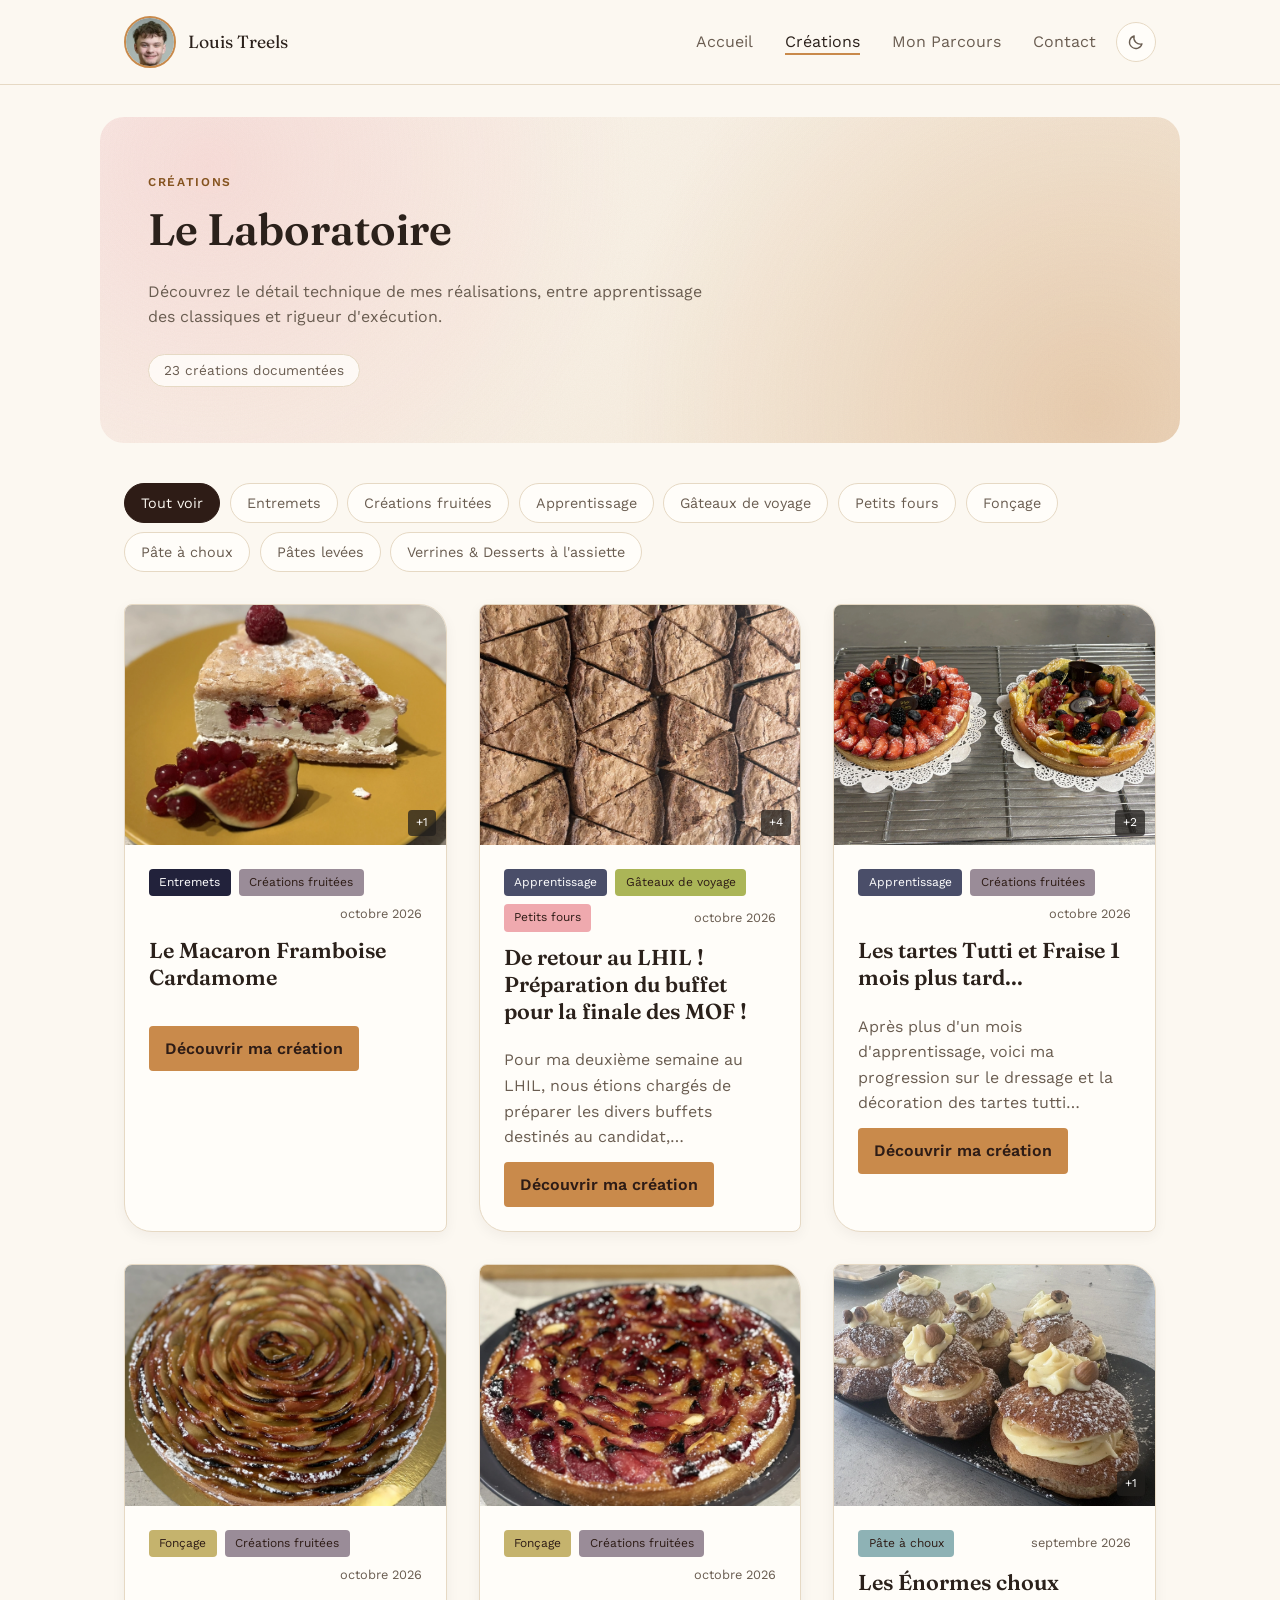
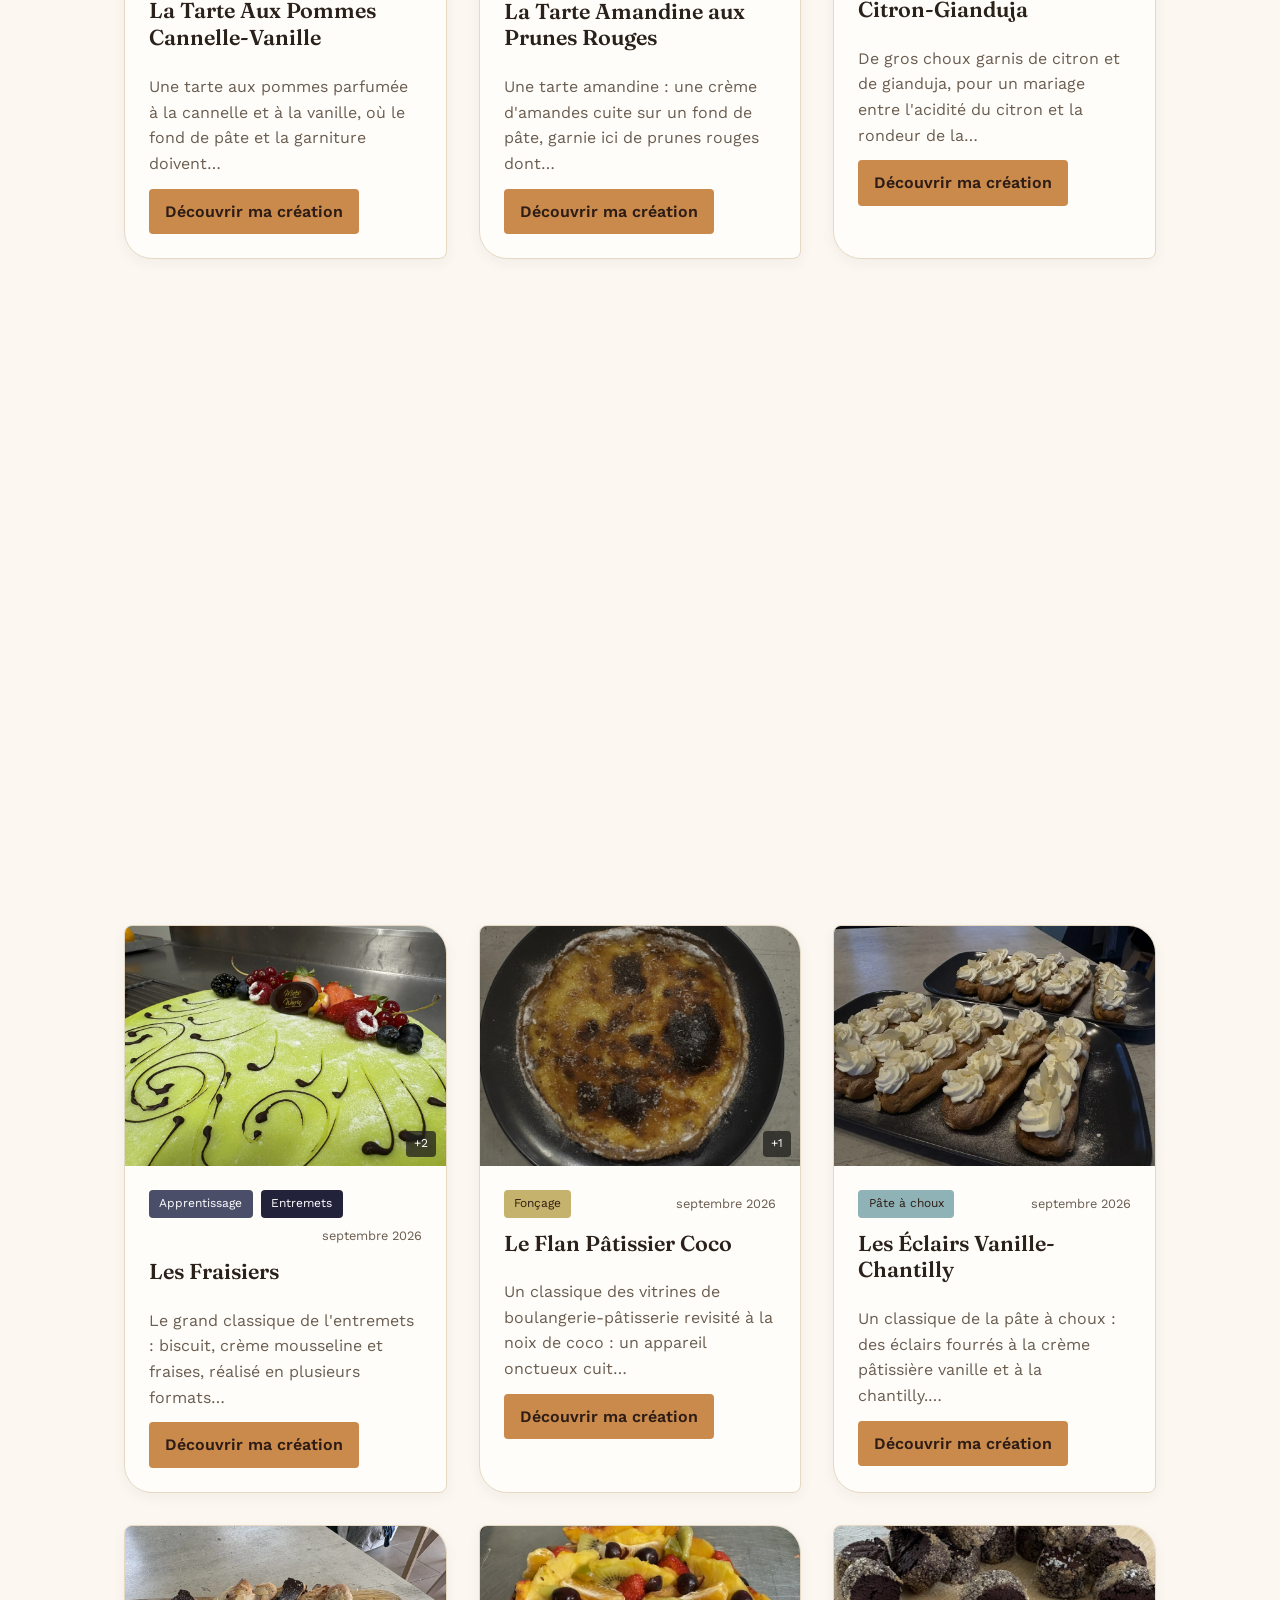
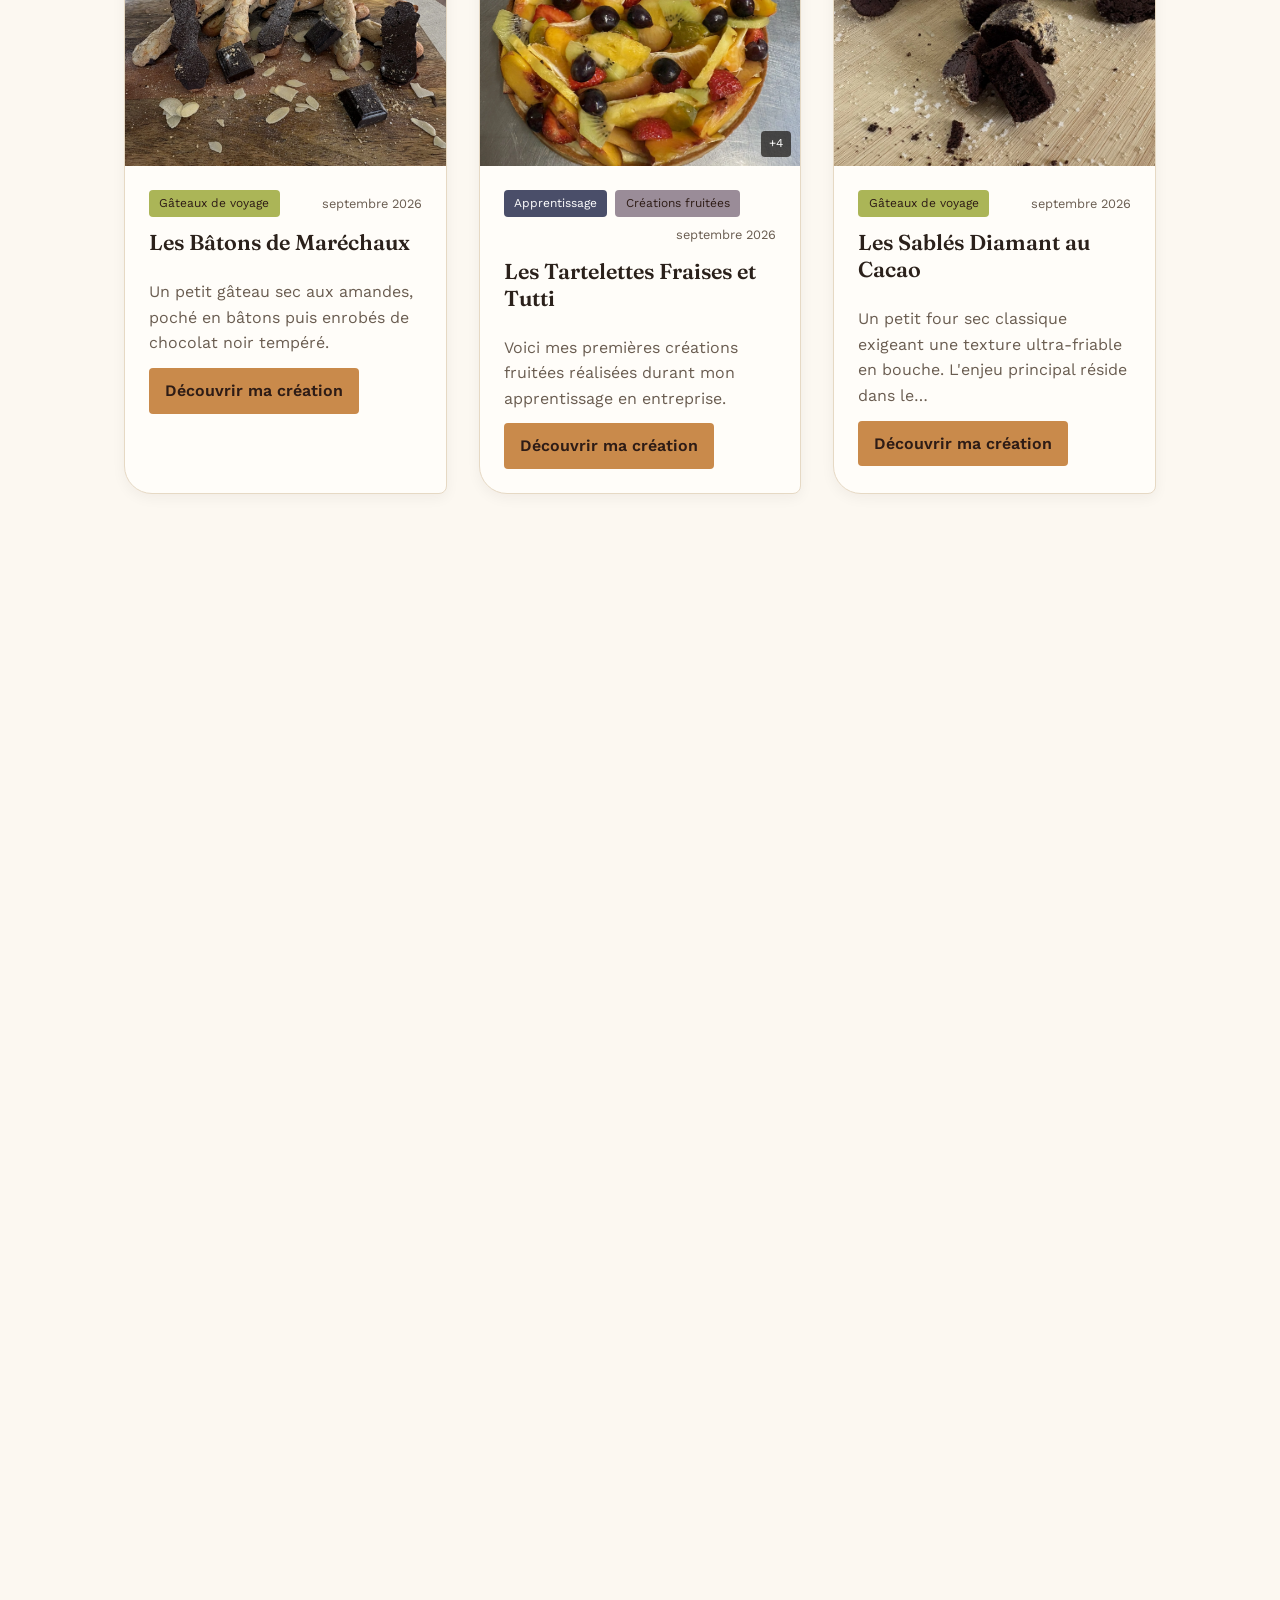
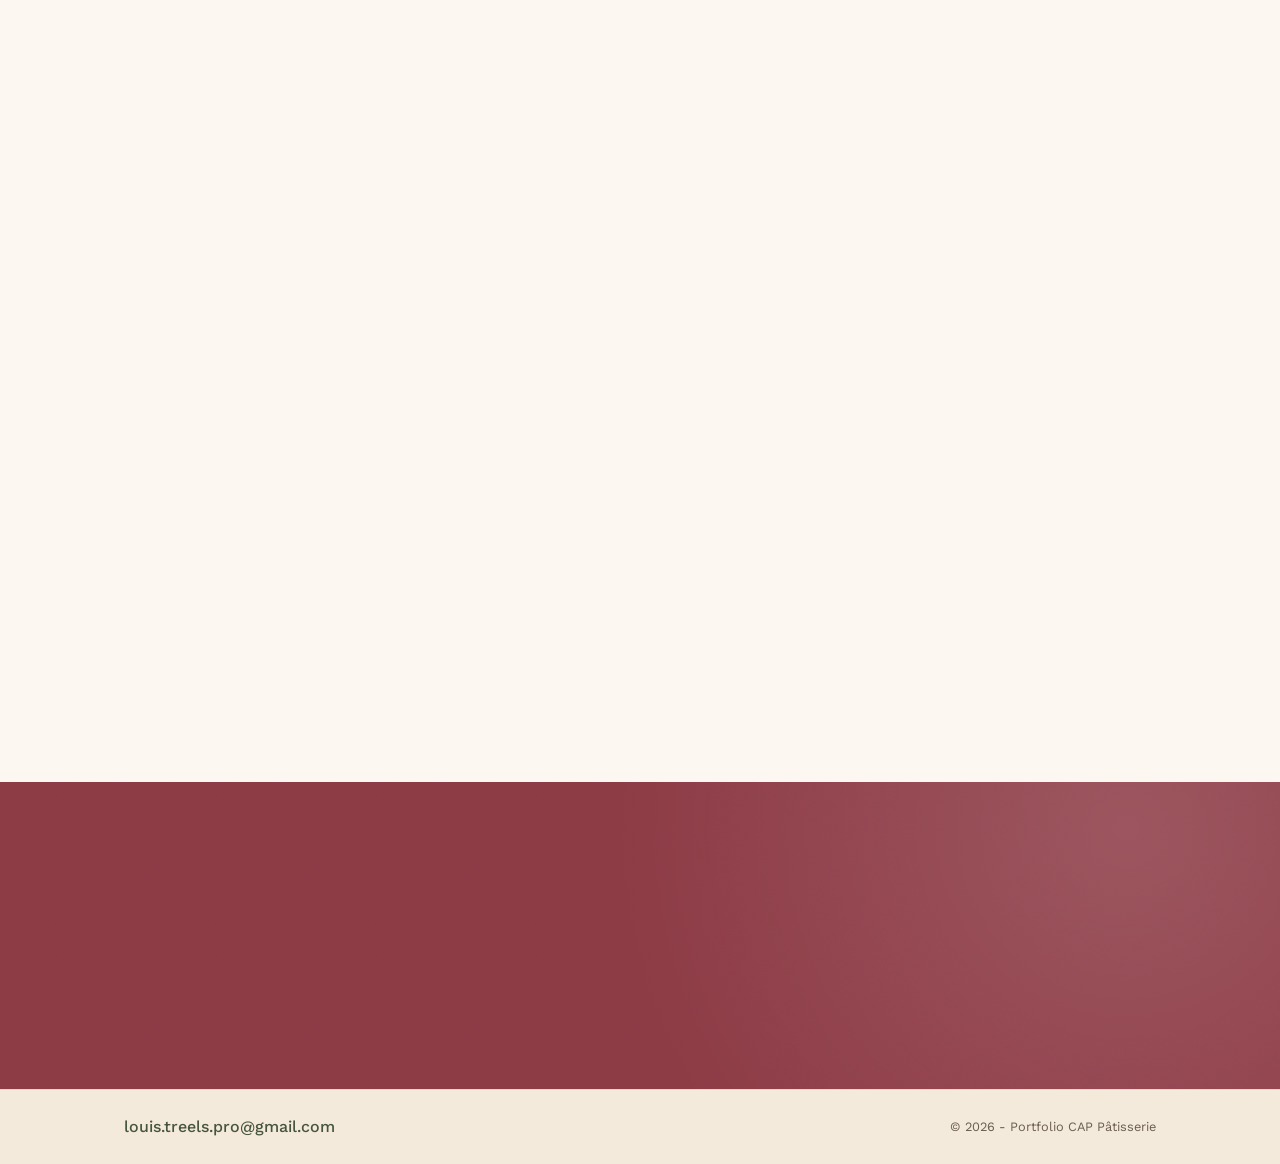
==== commit 3c91ad8a: "Mode Nuit" ====
--- a/creations.html
+++ b/creations.html
@@ -5,6 +5,8 @@
     <meta name="viewport" content="width=device-width, initial-scale=1.0">
     <meta name="description" content="Créations de Louis Treels, candidat au CAP Pâtissier : entremets, pâte à choux, biscuits — techniques mises en œuvre et bilan réflexif de chaque réalisation.">
     <meta name="theme-color" content="#fcf8f1">
+    <!-- Mode nuit : doit rester ICI, avant la feuille de style, pour éviter l'éclair blanc au chargement -->
+    <script src="js/theme.js"></script>
     <meta property="og:type" content="website">
     <meta property="og:title" content="Mes Créations | Portfolio CAP Pâtisserie">
     <meta property="og:description" content="Entremets, pâte à choux, fonçage… le détail technique et le bilan de chacune de mes créations.">
--- a/css/style.css
+++ b/css/style.css
@@ -6,34 +6,57 @@
    ========================================================================== */
 
 :root {
+  /* MODE CLAIR / MODE NUIT : chaque couleur à deux versions s'écrit
+     light-dark(clair, nuit). Le thème actif est choisi par color-scheme :
+     - par défaut, celui de l'appareil (prefers-color-scheme) ;
+     - si le visiteur clique sur le bouton soleil/lune, js/theme.js pose
+       data-theme="light" ou "dark" sur <html> et son choix est mémorisé.
+     Pour retoucher la palette de nuit, ne change QUE la 2e valeur. */
+  color-scheme: light dark;
+
   /* Couleurs */
-  --color-bg: #fcf8f1;          /* crème : remplace le blanc cassé froid */
-  --color-bg-alt: #f4eadb;      /* crème foncé (bandes, pied de page) */
-  --color-text: #2b211b;
-  --color-text-muted: #6a5d51;
-  --color-border: #e6d9c4;
+  --color-bg: light-dark(#fcf8f1, #16100c); /* crème / chocolat noir */
+  --color-bg-alt: light-dark(#f4eadb, #1c140f); /* bandes, pied de page */
+  --color-text: light-dark(#2b211b, #f1e7da);
+  --color-text-muted: light-dark(#6a5d51, #bdac9b);
+  --color-border: light-dark(#e6d9c4, #3b2c23);
   --color-accent: #5b6f52;
-  --color-accent-dark: #45543e;
+  --color-accent-dark: light-dark(#45543e, #a9c19b); /* vert des liens : éclairci en nuit */
+  --color-focus: light-dark(#5b6f52, #e2a869); /* contour de focus clavier */
 
   /* Palette "pâtisserie" de l'accueil */
-  --color-cream-deep: #efe0c8;   /* fond des blocs chaleureux */
-  --color-caramel: #c98a4b;      /* = --color-button, pour les décors */
-  --color-caramel-text: #85531f; /* caramel assez foncé pour du petit texte */
-  --color-cacao: #2e1c16;        /* chocolat : bande de contact, hover */
-  --color-paper: #fffdf9;        /* cartes "papier" posées sur le crème */
+  --color-cream-deep: light-dark(#efe0c8, #211711); /* fond des blocs chaleureux */
+  --color-caramel: #c98a4b; /* = --color-button, pour les décors (identique en nuit) */
+  --color-caramel-text: light-dark(#85531f, #e2a869); /* caramel lisible en petit texte */
+  --color-cacao: #2e1c16; /* chocolat FIXE : bandes de contact, texte sur fond clair */
+  --color-cream: #fcf8f1; /* crème FIXE : texte/boutons posés sur les bandes sombres */
+  --color-paper: light-dark(#fffdf9, #2b1f18); /* cartes posées sur le fond */
+  --color-wine: light-dark(#8e3b46, #d9818d); /* bordeaux des icônes/traits (la bande bordeaux reste --badge-verrines) */
   /* Fond "nappage" partagé par le hero de l'accueil et les en-têtes de page */
   --bg-halo:
-    radial-gradient(circle at 10% 15%, rgba(239, 169, 174, 0.32), transparent 42%),
-    radial-gradient(circle at 92% 90%, rgba(201, 138, 75, 0.30), transparent 46%),
-    linear-gradient(135deg, #fbf7f0 0%, #f4e8d8 100%);
-  --shadow-soft: 0 10px 30px rgba(46, 28, 22, 0.08);
-  --shadow-lift: 0 18px 40px rgba(46, 28, 22, 0.14);
+    radial-gradient(circle at 10% 15%, light-dark(rgba(239, 169, 174, 0.32), rgba(142, 59, 70, 0.30)), transparent 42%),
+    radial-gradient(circle at 92% 90%, light-dark(rgba(201, 138, 75, 0.30), rgba(201, 138, 75, 0.18)), transparent 46%),
+    linear-gradient(135deg, light-dark(#fbf7f0, #201611) 0%, light-dark(#f4e8d8, #2b1d15) 100%);
+  --shadow-soft: 0 10px 30px light-dark(rgba(46, 28, 22, 0.08), rgba(0, 0, 0, 0.45));
+  --shadow-lift: 0 18px 40px light-dark(rgba(46, 28, 22, 0.14), rgba(0, 0, 0, 0.55));
+  --shadow-card: 0 4px 14px light-dark(rgba(46, 28, 22, 0.05), rgba(0, 0, 0, 0.30));
+  --shadow-header: 0 6px 24px light-dark(rgba(46, 28, 22, 0.08), rgba(0, 0, 0, 0.45));
+  /* Surfaces translucides, anneaux et pastilles qui changent selon le thème */
+  --header-bg: light-dark(rgba(252, 248, 241, 0.9), rgba(22, 16, 12, 0.88));
+  --hero-text-bg: light-dark(rgba(251, 247, 240, 0.85), rgba(32, 22, 17, 0.82));
+  --count-bg: light-dark(rgba(255, 253, 249, 0.85), rgba(43, 31, 24, 0.85));
+  --outline-hover-bg: light-dark(rgba(255, 255, 255, 0.6), rgba(255, 255, 255, 0.08));
+  --badge-ring: light-dark(transparent, rgba(255, 255, 255, 0.22));
+  --logo-plate: light-dark(transparent, #fcf8f1);
+  --chip-active-bg: light-dark(#2e1c16, #c98a4b);
+  --chip-active-text: light-dark(#fcf8f1, #2e1c16);
   /* Grain de papier très discret (SVG inline, aucune image à charger) */
   --grain: url("data:image/svg+xml,%3Csvg xmlns='http://www.w3.org/2000/svg' width='160' height='160'%3E%3Cfilter id='n'%3E%3CfeTurbulence type='fractalNoise' baseFrequency='.85' numOctaves='2' stitchTiles='stitch'/%3E%3CfeColorMatrix values='0 0 0 0 .4 0 0 0 0 .28 0 0 0 0 .18 0 0 0 .55 0'/%3E%3C/filter%3E%3Crect width='100%25' height='100%25' filter='url(%23n)'/%3E%3C/svg%3E");
 
   /* Couleurs des badges par tag (voir TAG_COLORS dans js/script.js) —
      ajoute une variable ici + une entrée dans TAG_COLORS si tu veux qu'un
-     nouveau tag ait sa propre couleur plutôt que --color-accent. */
+     nouveau tag ait sa propre couleur plutôt que --color-accent.
+     Identiques dans les deux thèmes. */
   --badge-entremets: #22223b;
   --badge-apprentissage: #4a4e69;
   --badge-fruitees: #9a8c98;
@@ -47,11 +70,11 @@
   /* Bouton "Découvrir" et modale de détails */
   --color-button: #c98a4b;
   --color-button-text: #2e1c16;
-  --color-button-hover-bg: #2e1c16;
-  --color-button-hover-text: #faf6f0;
-  --color-modal-overlay: rgba(46, 28, 22, 0.7);
-  --color-modal-bg: #faf6f0;
-  --color-modal-text: #2e1c16;
+  --color-button-hover-bg: light-dark(#2e1c16, #f1e7da);
+  --color-button-hover-text: light-dark(#faf6f0, #2e1c16);
+  --color-modal-overlay: light-dark(rgba(46, 28, 22, 0.7), rgba(0, 0, 0, 0.78));
+  --color-modal-bg: light-dark(#faf6f0, #241913);
+  --color-modal-text: light-dark(#2e1c16, #f1e7da);
 
   /* Typographie */
   --font-heading: "Fraunces", serif;
@@ -63,6 +86,54 @@
   --max-width: 1080px;
   --transition-base: 220ms ease;
 }
+
+/* Secours pour les très vieux navigateurs sans light-dark() : thème clair */
+@supports not (color: light-dark(red, blue)) {
+  :root {
+    --color-bg: #fcf8f1; /* crème / chocolat noir */
+    --color-bg-alt: #f4eadb; /* bandes, pied de page */
+    --color-text: #2b211b;
+    --color-text-muted: #6a5d51;
+    --color-border: #e6d9c4;
+    --color-accent: #5b6f52;
+    --color-accent-dark: #45543e; /* vert des liens : éclairci en nuit */
+    --color-focus: #5b6f52; /* contour de focus clavier */
+    --color-cream-deep: #efe0c8; /* fond des blocs chaleureux */
+    --color-caramel: #c98a4b; /* = --color-button, pour les décors (identique en nuit) */
+    --color-caramel-text: #85531f; /* caramel lisible en petit texte */
+    --color-cacao: #2e1c16; /* chocolat FIXE : bandes de contact, texte sur fond clair */
+    --color-cream: #fcf8f1; /* crème FIXE : texte/boutons posés sur les bandes sombres */
+    --color-paper: #fffdf9; /* cartes posées sur le fond */
+    --color-wine: #8e3b46; /* bordeaux des icônes/traits (la bande bordeaux reste --badge-verrines) */
+    --bg-halo:
+      radial-gradient(circle at 10% 15%, rgba(239, 169, 174, 0.32), transparent 42%),
+      radial-gradient(circle at 92% 90%, rgba(201, 138, 75, 0.30), transparent 46%),
+      linear-gradient(135deg, #fbf7f0 0%, #f4e8d8 100%);
+    --shadow-soft: 0 10px 30px rgba(46, 28, 22, 0.08);
+    --shadow-lift: 0 18px 40px rgba(46, 28, 22, 0.14);
+    --shadow-card: 0 4px 14px rgba(46, 28, 22, 0.05);
+    --shadow-header: 0 6px 24px rgba(46, 28, 22, 0.08);
+    --header-bg: rgba(252, 248, 241, 0.9);
+    --hero-text-bg: rgba(251, 247, 240, 0.85);
+    --count-bg: rgba(255, 253, 249, 0.85);
+    --outline-hover-bg: rgba(255, 255, 255, 0.6);
+    --badge-ring: transparent;
+    --logo-plate: transparent;
+    --chip-active-bg: #2e1c16;
+    --chip-active-text: #fcf8f1;
+    --color-button: #c98a4b;
+    --color-button-text: #2e1c16;
+    --color-button-hover-bg: #2e1c16;
+    --color-button-hover-text: #faf6f0;
+    --color-modal-overlay: rgba(46, 28, 22, 0.7);
+    --color-modal-bg: #faf6f0;
+    --color-modal-text: #2e1c16;
+  }
+}
+
+/* Choix manuel (bouton soleil/lune) : prioritaire sur le réglage de l'appareil */
+:root[data-theme="light"] { color-scheme: light; }
+:root[data-theme="dark"] { color-scheme: dark; }
 
 /* ==========================================================================
    Reset de base
@@ -116,7 +187,7 @@
 }
 
 :focus-visible {
-  outline: 2px solid var(--color-accent);
+  outline: 2px solid var(--color-focus);
   outline-offset: 2px;
 }
 
@@ -145,7 +216,7 @@
   top: 0;
   z-index: 20;
   /* Crème légèrement translucide + flou : le contenu glisse doucement dessous */
-  background: rgba(252, 248, 241, 0.9);
+  background: var(--header-bg);
   -webkit-backdrop-filter: blur(10px);
   backdrop-filter: blur(10px);
   border-bottom: 1px solid var(--color-border);
@@ -154,7 +225,7 @@
 
 /* Classe posée par initHeader() (js/script.js) dès qu'on a fait défiler la page */
 header.is-scrolled {
-  box-shadow: 0 6px 24px rgba(46, 28, 22, 0.08);
+  box-shadow: var(--shadow-header);
 }
 
 /* Barre de progression de lecture, collée sous l'en-tête */
@@ -268,6 +339,59 @@
 }
 .hamburger.is-open .bar:nth-child(3) {
   transform: translateY(-7px) rotate(-45deg);
+}
+
+/* ==========================================================================
+   Bouton mode clair / mode nuit (injecté dans le menu par js/theme.js)
+   ========================================================================== */
+.nav-links {
+  margin-left: auto;
+}
+
+.theme-toggle {
+  flex: none;
+  order: 3; /* après les liens, à l'extrême droite du menu */
+  width: 40px;
+  height: 40px;
+  margin-left: 1.25rem;
+  padding: 0;
+  display: inline-grid;
+  place-items: center;
+  border: 1px solid var(--color-border);
+  border-radius: 50%;
+  background: var(--color-paper);
+  color: var(--color-text-muted);
+  transition: color var(--transition-base), border-color var(--transition-base), background-color var(--transition-base);
+}
+
+.theme-toggle:hover,
+.theme-toggle:focus-visible {
+  border-color: var(--color-caramel);
+  color: var(--color-caramel-text);
+}
+
+.theme-toggle svg {
+  width: 18px;
+  height: 18px;
+  grid-area: 1 / 1;
+  transition: transform 350ms ease, opacity 250ms ease;
+}
+
+/* On montre l'icône de ce qu'un clic va activer : lune en clair, soleil en nuit */
+.theme-toggle .icon-sun { opacity: 0; transform: rotate(-60deg) scale(0.6); }
+:root[data-theme="dark"] .theme-toggle .icon-sun { opacity: 1; transform: none; }
+:root[data-theme="dark"] .theme-toggle .icon-moon { opacity: 0; transform: rotate(60deg) scale(0.6); }
+
+::selection {
+  background: var(--color-caramel);
+  color: var(--color-cacao);
+}
+
+/* Fondu doux au changement de thème (classe posée 400 ms par js/theme.js) */
+html.theme-switching *,
+html.theme-switching *::before,
+html.theme-switching *::after {
+  transition: background-color 350ms ease, color 350ms ease, border-color 350ms ease, box-shadow 350ms ease !important;
 }
 
 /* ==========================================================================
@@ -306,7 +430,7 @@
   display: inline-block;
   margin: 0.5rem 0 0;
   padding: 0.3rem 0.95rem;
-  background: rgba(255, 253, 249, 0.85);
+  background: var(--count-bg);
   border: 1px solid var(--color-border);
   border-radius: 999px;
   font-size: 0.85rem;
@@ -345,9 +469,9 @@
 }
 
 .filter-btn.is-active {
-  background: var(--color-cacao);
-  border-color: var(--color-cacao);
-  color: var(--color-bg);
+  background: var(--chip-active-bg);
+  border-color: var(--chip-active-bg);
+  color: var(--chip-active-text);
 }
 
 /* ==========================================================================
@@ -371,7 +495,7 @@
   border-radius: 8px 28px 8px 28px; /* même asymétrie que l'accueil */
   overflow: hidden;
   background: var(--color-paper);
-  box-shadow: 0 4px 14px rgba(46, 28, 22, 0.05);
+  box-shadow: var(--shadow-card);
   display: flex;
   flex-direction: column;
   transition:
@@ -446,11 +570,13 @@
   font-size: 0.75rem;
   padding: 0.25rem 0.65rem;
   border-radius: var(--radius-s);
+  /* Liseré clair en mode nuit : les badges sombres ne se fondent pas dans le fond */
+  box-shadow: inset 0 0 0 1px var(--badge-ring);
 }
 
 /* Badges à fond clair : texte foncé pour garder un bon contraste */
 .badge--light {
-  color: var(--color-text);
+  color: var(--color-cacao); /* fixe : le fond de ces badges reste clair en nuit */
 }
 
 .creation-date {
@@ -561,6 +687,7 @@
   max-height: 80vh;
   overflow-y: auto;
   position: relative;
+  border: 1px solid var(--color-border);
   box-shadow: 0 10px 25px rgba(0, 0, 0, 0.2);
   transform: scale(0.96);
   transition: transform 200ms ease;
@@ -680,7 +807,7 @@
   top: 14px;
   bottom: 14px;
   width: 2px;
-  background: linear-gradient(to bottom, var(--badge-verrines), var(--color-caramel) 45%, var(--color-border));
+  background: linear-gradient(to bottom, var(--color-wine), var(--color-caramel) 45%, var(--color-border));
 }
 
 .timeline-item {
@@ -700,8 +827,8 @@
   height: 28px;
   border-radius: 50%;
   background: var(--color-paper);
-  border: 2px solid var(--badge-verrines);
-  color: var(--badge-verrines);
+  border: 2px solid var(--color-wine);
+  color: var(--color-wine);
   display: flex;
   align-items: center;
   justify-content: center;
@@ -711,6 +838,7 @@
 /* L'étape la plus récente ressort : pastille pleine */
 .timeline-item:first-child .timeline-icon {
   background: var(--badge-verrines);
+  border-color: var(--badge-verrines);
   color: #fff;
   box-shadow: 0 0 0 5px rgba(142, 59, 70, 0.15);
 }
@@ -735,7 +863,7 @@
   background: var(--color-paper);
   border: 1px solid var(--color-border);
   border-radius: 4px 24px 4px 24px;
-  box-shadow: 0 4px 14px rgba(46, 28, 22, 0.05);
+  box-shadow: var(--shadow-card);
   transition: box-shadow 300ms ease, border-color 300ms ease;
 }
 
@@ -749,6 +877,9 @@
   width: auto;
   object-fit: contain;
   margin-bottom: 0.75rem;
+  /* Plaquette crème en mode nuit : les logos à texte foncé restent lisibles */
+  background: var(--logo-plate);
+  box-shadow: 0 0 0 6px var(--logo-plate);
   transition: transform 300ms ease;
 }
 
@@ -830,7 +961,7 @@
   z-index: 2;
   /* On casse la grille : le texte vient mordre sur l'image à droite */
   margin-right: -15%;
-  background: rgba(251, 247, 240, 0.85); /* Fond givré pour la lisibilité */
+  background: var(--hero-text-bg); /* Fond givré pour la lisibilité */
   padding: 2.5rem;
   border-radius: var(--radius-m);
   backdrop-filter: blur(8px);
@@ -867,9 +998,9 @@
 }
 
 .btn-outline:hover {
-  border-color: var(--color-cacao);
-  background-color: rgba(255, 255, 255, 0.6);
-  color: var(--color-cacao);
+  border-color: var(--color-text);
+  background-color: var(--outline-hover-bg);
+  color: var(--color-text);
 }
 
 /* Cadre de l'image principale : il découpe (overflow) le zoom lent, et
@@ -1104,7 +1235,7 @@
   border: 1px solid var(--color-border);
   border-radius: 8px 32px 8px 32px; /* même asymétrie que le hero */
   overflow: hidden;
-  box-shadow: 0 4px 14px rgba(46, 28, 22, 0.05);
+  box-shadow: var(--shadow-card);
   /* --stagger : apparition en cascade (posé par renderCreationsTeaser) */
   transition:
     opacity 500ms ease var(--stagger, 0ms),
@@ -1195,7 +1326,7 @@
 .section-cacao p { color: rgba(253, 243, 230, 0.88); }
 .section-cacao .eyebrow { color: #f1c99a; }
 .section-cacao .btn-decouvrir:hover {
-  background-color: var(--color-bg);
+  background-color: var(--color-cream);
   color: var(--color-cacao);
 }
 
@@ -1231,8 +1362,8 @@
 }
 
 .path-step.is-current {
-  background: var(--color-bg);
-  border-color: var(--color-bg);
+  background: var(--color-cream);
+  border-color: var(--color-cream);
   color: var(--badge-verrines);
   font-weight: 600;
 }
@@ -1265,7 +1396,7 @@
   background: var(--color-paper);
   border: 1px solid var(--color-border);
   overflow: hidden;
-  box-shadow: 0 4px 14px rgba(46, 28, 22, 0.06);
+  box-shadow: var(--shadow-card);
   transition:
     opacity 500ms ease,
     transform 500ms ease,
@@ -1509,7 +1640,7 @@
   font-weight: 500;
   font-size: clamp(1.35rem, 2.8vw, 1.9rem);
   line-height: 1.35;
-  color: var(--color-cacao);
+  color: var(--color-text);
 }
 
 .pillars {
@@ -1529,7 +1660,7 @@
   background: var(--color-paper);
   border-top: 3px solid var(--color-caramel);
   border-radius: 4px 20px 4px 20px;
-  box-shadow: 0 4px 14px rgba(46, 28, 22, 0.06);
+  box-shadow: var(--shadow-card);
 }
 
 .pillar strong {
@@ -1594,8 +1725,8 @@
 
 .btn-copy:hover,
 .btn-copy:focus-visible {
-  background-color: var(--color-bg);
-  border-color: var(--color-bg);
+  background-color: var(--color-cream);
+  border-color: var(--color-cream);
   color: var(--color-cacao);
 }
 
@@ -1630,7 +1761,7 @@
 }
 
 .link-cv:hover {
-  color: var(--color-cacao);
+  color: var(--color-text);
   text-decoration-color: currentColor;
 }
 
@@ -1665,8 +1796,8 @@
 }
 
 .btn-cv:hover {
-  background-color: var(--color-bg);
-  border-color: var(--color-bg);
+  background-color: var(--color-cream);
+  border-color: var(--color-cream);
   color: var(--color-cacao);
 }
 
@@ -1770,6 +1901,8 @@
   .nav-logo img,
   .link-cv svg,
   .btn-cv svg,
+  .theme-toggle,
+  .theme-toggle svg,
   .teaser-link::after {
     transition: none;
   }
@@ -1787,6 +1920,17 @@
 @media (max-width: 720px) {
   .hamburger {
     display: flex;
+  }
+
+  /* Le bouton de thème reste visible hors du menu : à gauche du hamburger */
+  .theme-toggle {
+    order: 1;
+    margin-left: auto;
+    margin-right: 0.5rem;
+  }
+
+  .hamburger {
+    order: 2;
   }
 
   .nav-links {
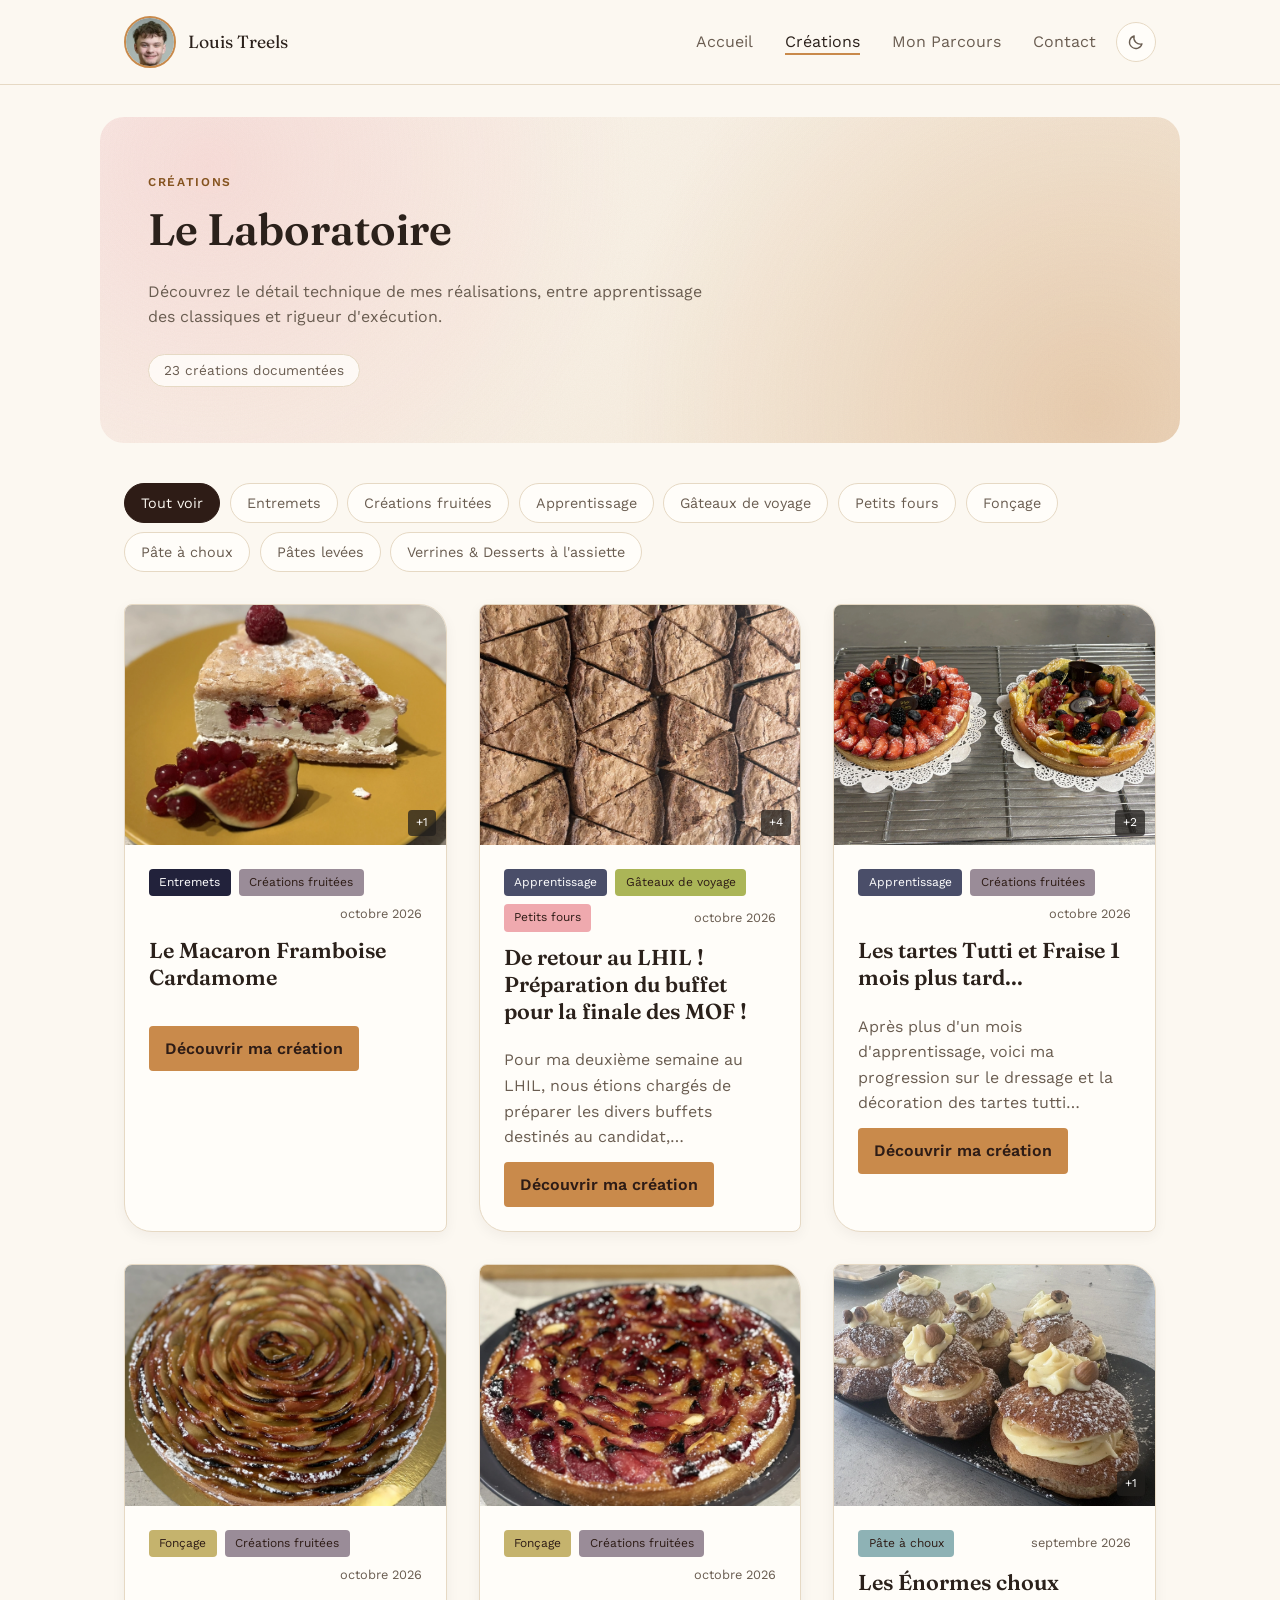
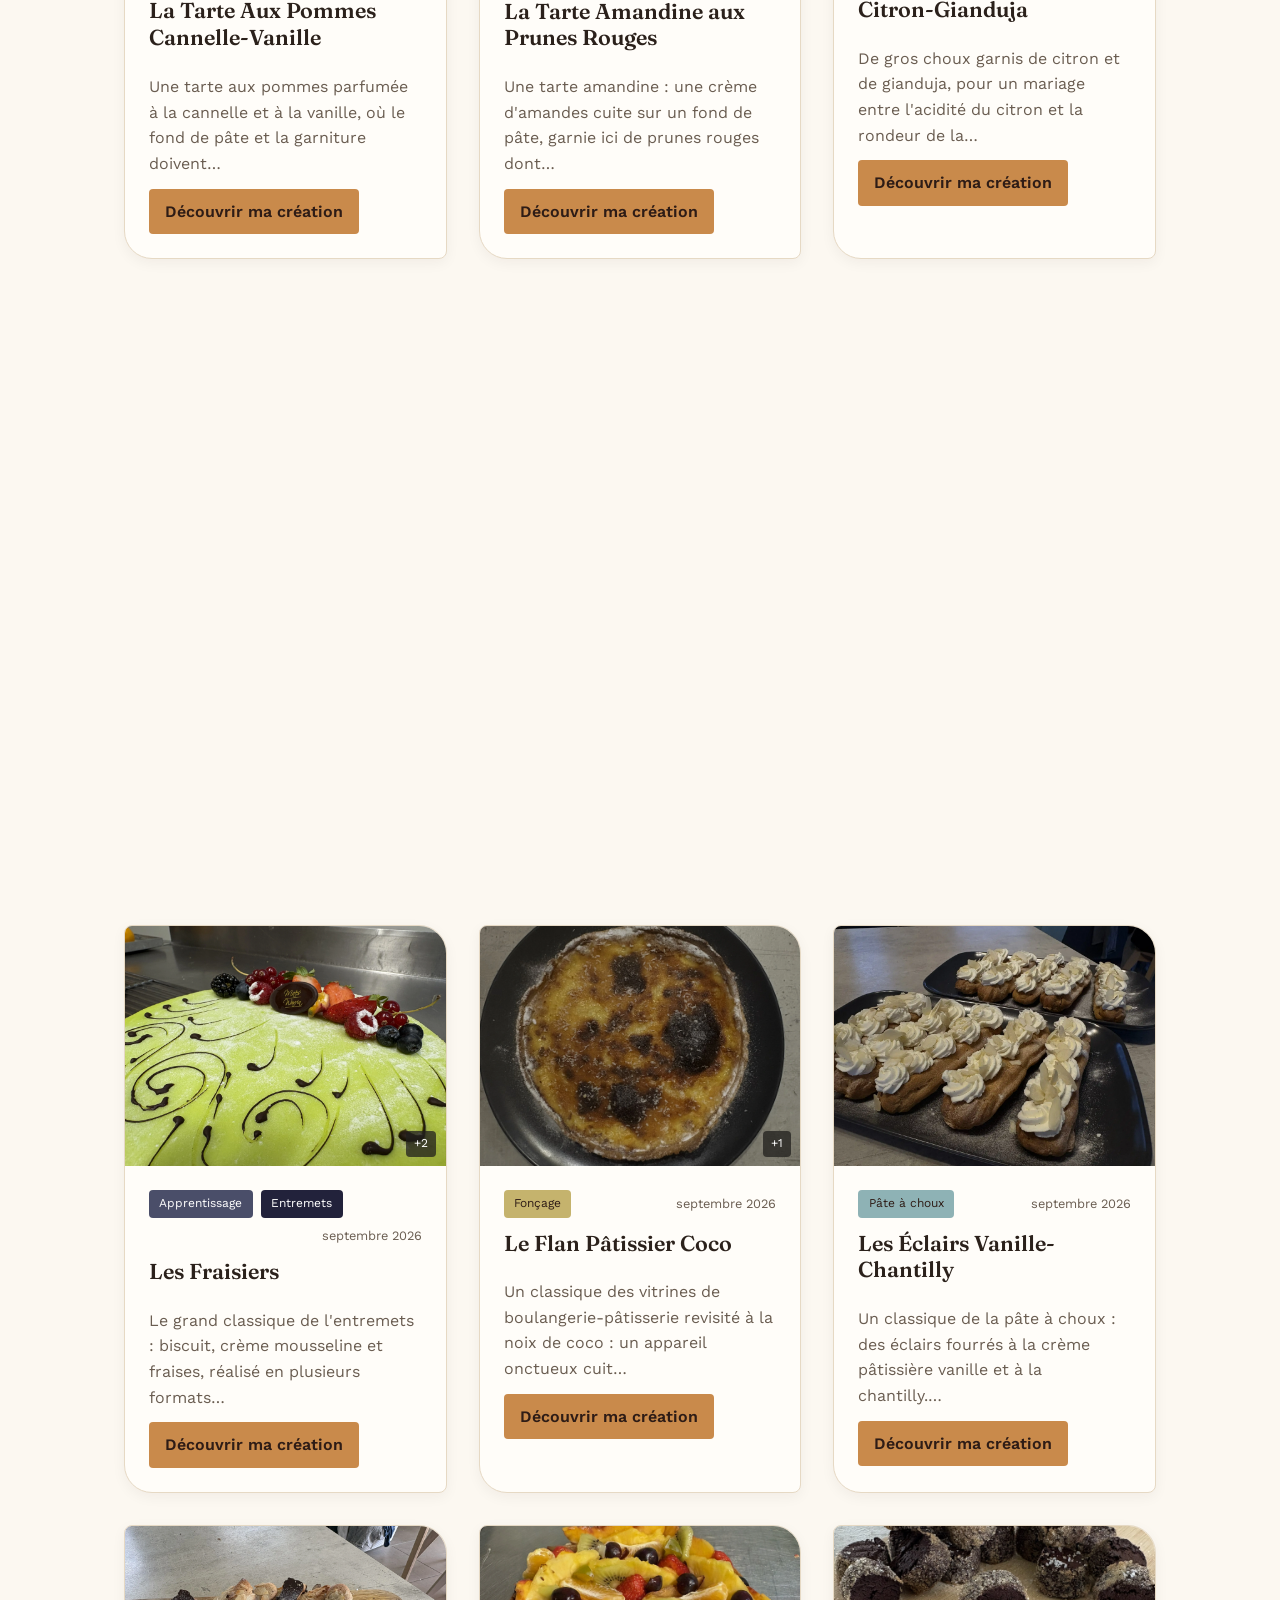
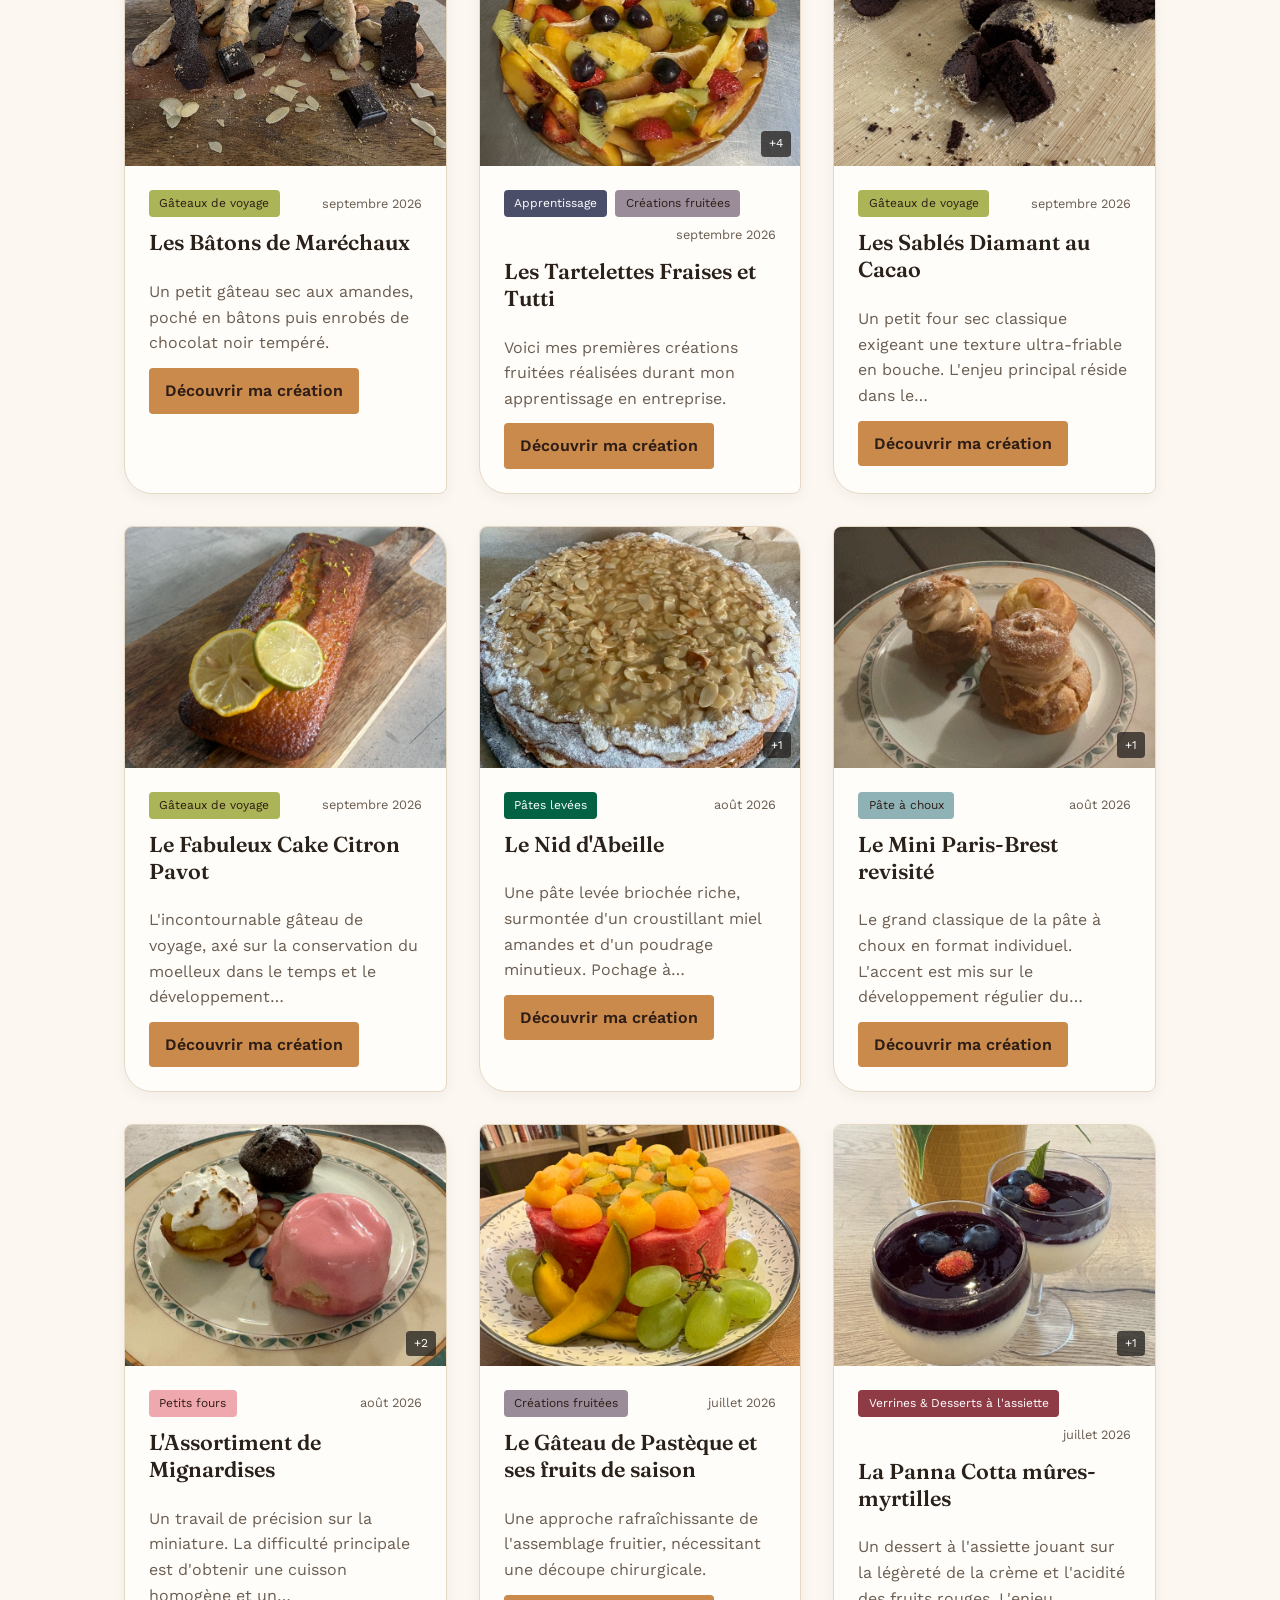
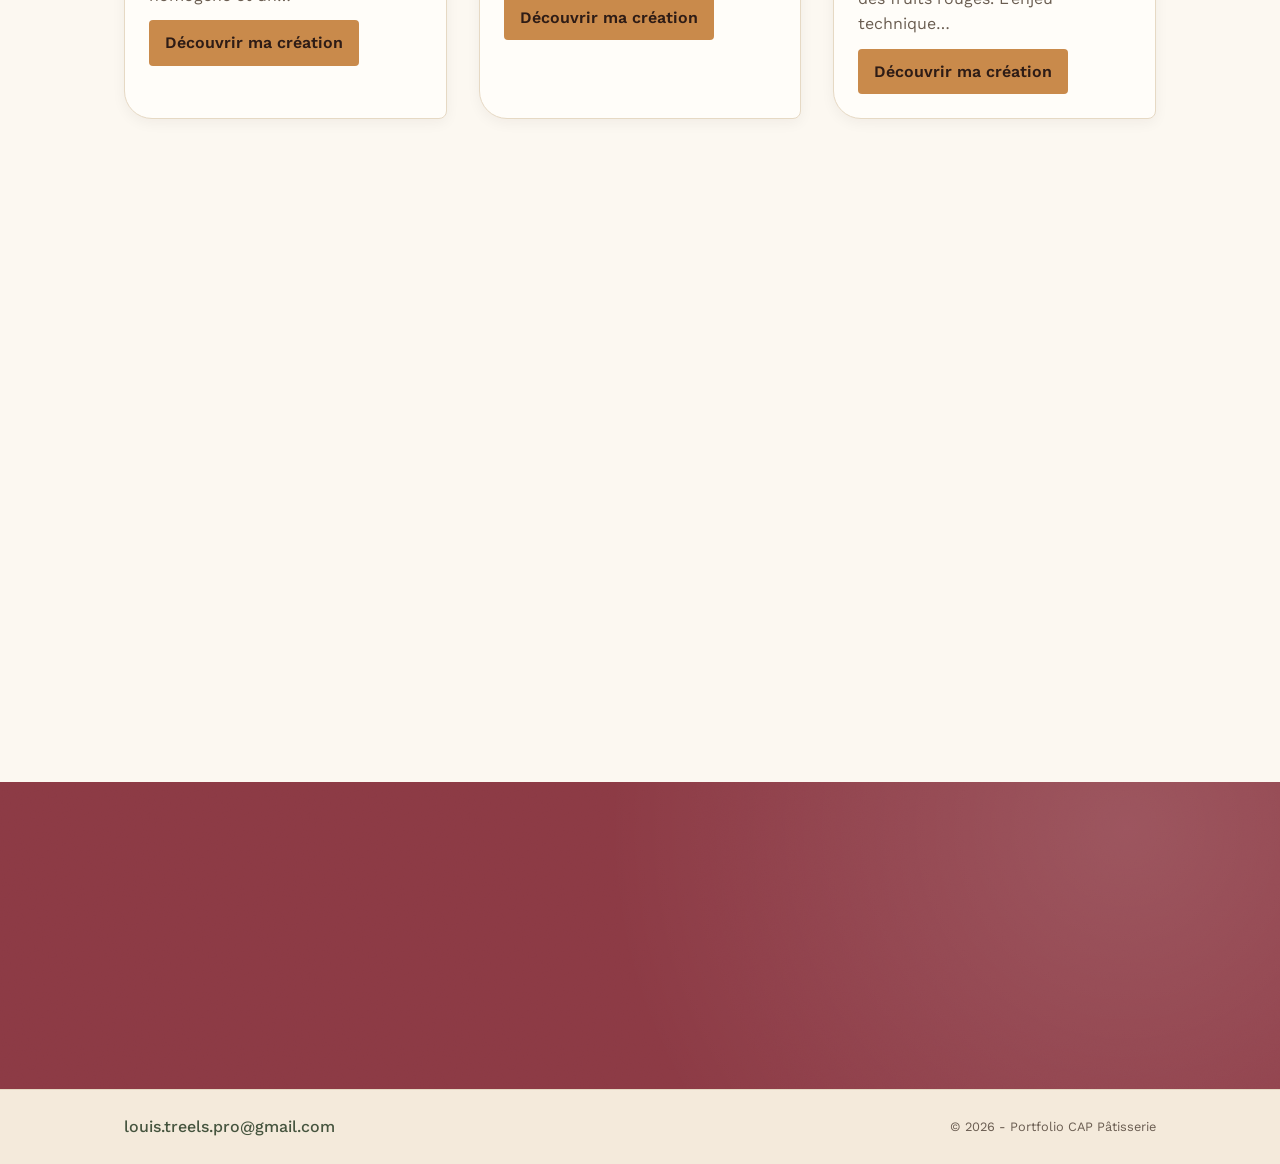
==== commit 6251ad88: "Aperçu de partage (og:image)" ====
--- a/creations.html
+++ b/creations.html
@@ -10,6 +10,14 @@
     <meta property="og:type" content="website">
     <meta property="og:title" content="Mes Créations | Portfolio CAP Pâtisserie">
     <meta property="og:description" content="Entremets, pâte à choux, fonçage… le détail technique et le bilan de chacune de mes créations.">
+            <meta property="og:site_name" content="Louis Treels | Portfolio CAP Pâtisserie">
+            <meta property="og:locale" content="fr_FR">
+            <meta property="og:url" content="https://louistrls.github.io/portfolio-patisserie/creations.html">
+            <meta property="og:image" content="https://louistrls.github.io/portfolio-patisserie/images/og-image.png?v=1">
+            <meta property="og:image:width" content="1200">
+            <meta property="og:image:height" content="630">
+            <meta property="og:image:alt" content="Louis Treels, candidat au CAP Pâtissier à Lille, souriant, avec le texte : la rigueur d'un informaticien, la gourmandise d'un pâtissier.">
+            <meta name="twitter:card" content="summary_large_image">
     <title>Mes Créations | Portfolio CAP Pâtisserie</title>
     <link rel="preconnect" href="https://fonts.googleapis.com">
     <link rel="preconnect" href="https://fonts.gstatic.com" crossorigin>
--- a/css/style.css
+++ b/css/style.css
@@ -66,6 +66,8 @@
   --badge-levees: #046244;
   --badge-petits-fours: #EFA9AE;
   --badge-voyage: #abb557;
+  --badge-formation: #046244; /* parcours : Formation (vert profond) */
+  --badge-experience: #8e3b46; /* parcours : Expérience (bordeaux) */
 
   /* Bouton "Découvrir" et modale de détails */
   --color-button: #c98a4b;
@@ -772,6 +774,7 @@
 }
 
 .highlight-value {
+  font-variant-numeric: tabular-nums;
   font-family: var(--font-heading);
   font-size: 1.6rem;
   font-weight: 600;
@@ -785,80 +788,635 @@
 }
 
 /* ==========================================================================
-   Timeline (parcours.html)
+   En-tête du parcours : texte + mini-cheminement à droite
+   ========================================================================== */
+.page-header--split {
+  display: grid;
+  grid-template-columns: minmax(0, 1fr) auto;
+  align-items: center;
+  gap: 2rem 3rem;
+}
+
+.page-header-text > :last-child {
+  margin-bottom: 0;
+}
+
+.header-path {
+  min-width: 15rem;
+  padding: 1.1rem 1.5rem 1.2rem;
+  background: var(--hero-text-bg);
+  border: 1px solid var(--color-border);
+  border-radius: 4px 24px 4px 24px;
+  box-shadow: var(--shadow-card);
+}
+
+.header-path-title {
+  display: block;
+  margin-bottom: 0.8rem;
+  font-size: 0.72rem;
+  font-weight: 600;
+  letter-spacing: 0.14em;
+  text-transform: uppercase;
+  color: var(--color-caramel-text);
+}
+
+.header-path ol {
+  list-style: none;
+  margin: 0;
+  padding: 0;
+}
+
+.header-path li {
+  position: relative;
+  display: flex;
+  align-items: baseline;
+  justify-content: space-between;
+  gap: 1.25rem;
+  padding: 0.32rem 0 0.32rem 1.5rem;
+  font-size: 0.92rem;
+  color: var(--color-text);
+}
+
+/* Pastille + trait vers l'étape suivante */
+.header-path li::before {
+  content: "";
+  position: absolute;
+  left: 0;
+  top: 0.78rem;
+  width: 11px;
+  height: 11px;
+  box-sizing: border-box;
+  border-radius: 50%;
+  border: 2px solid var(--color-wine);
+  background: var(--color-wine);
+}
+
+.header-path li::after {
+  content: "";
+  position: absolute;
+  left: 4.5px;
+  top: calc(0.78rem + 13px);
+  height: calc(100% - 13px + 0.1rem);
+  width: 2px;
+  background: var(--color-border);
+}
+
+.header-path li:last-child::after {
+  display: none;
+}
+
+.header-path li.is-current::before {
+  background: var(--color-caramel);
+  border-color: var(--color-caramel);
+  box-shadow: 0 0 0 4px color-mix(in srgb, var(--color-caramel) 28%, transparent);
+}
+
+.header-path li.is-goal::before {
+  background: transparent;
+  border-style: dashed;
+  border-color: var(--color-caramel-text);
+}
+
+.hp-label {
+  font-weight: 500;
+}
+
+.is-current .hp-label {
+  font-weight: 600;
+}
+
+.hp-year {
+  font-size: 0.8rem;
+  font-variant-numeric: tabular-nums;
+  color: var(--color-text-muted);
+}
+
+@media (max-width: 860px) {
+  .page-header--split {
+    grid-template-columns: 1fr;
+    gap: 1.5rem;
+  }
+
+  .header-path {
+    min-width: 0;
+    padding: 0;
+    background: none;
+    border: none;
+    box-shadow: none;
+  }
+
+  .header-path-title {
+    margin-bottom: 0.6rem;
+  }
+
+  /* En bandeau de pastilles, comme sur l'accueil */
+  .header-path ol {
+    display: flex;
+    flex-wrap: wrap;
+    gap: 0.5rem;
+  }
+
+  .header-path li {
+    padding: 0.3rem 0.85rem;
+    gap: 0.5rem;
+    border: 1px solid var(--color-border);
+    border-radius: 999px;
+    background: var(--hero-text-bg);
+  }
+
+  .header-path li::before,
+  .header-path li::after {
+    display: none;
+  }
+
+  .header-path li.is-current {
+    background: var(--chip-active-bg);
+    border-color: var(--chip-active-bg);
+    color: var(--chip-active-text);
+  }
+
+  .header-path li.is-current .hp-year {
+    color: inherit;
+    opacity: 0.85;
+  }
+
+  .header-path li.is-goal {
+    border-style: dashed;
+  }
+}
+
+/* ==========================================================================
+   Frise « En un coup d'œil » : deux pistes (études / travail) sur un même axe
+   ========================================================================== */
+.frise-section {
+  padding: 0 1.5rem 4rem;
+}
+
+.frise-card {
+  max-width: var(--max-width);
+  margin: 0 auto;
+  padding: 2rem 2.25rem 1.75rem;
+  background: var(--color-paper);
+  border: 1px solid var(--color-border);
+  border-radius: 8px 28px 8px 28px;
+  box-shadow: var(--shadow-card);
+}
+
+.frise-heading h2 {
+  margin-bottom: 0.4rem;
+  font-size: clamp(1.4rem, 2.6vw, 1.8rem);
+}
+
+.frise-heading p:last-child {
+  max-width: 62ch;
+  margin-bottom: 1.75rem;
+  color: var(--color-text-muted);
+}
+
+.frise-chart {
+  position: relative;
+  --lane-h: 2.1rem;
+  --lane-gap: 0.4rem;
+}
+
+/* Axe des années (en haut) */
+.frise-axis {
+  position: relative;
+  height: 2.7rem;
+  margin-bottom: 0.4rem;
+  border-bottom: 1px solid var(--color-border);
+}
+
+.frise-tick {
+  position: absolute;
+  left: calc(var(--p) * 1%);
+  top: 1.4rem;
+  bottom: 0;
+  display: flex;
+  align-items: flex-end;
+  padding: 0 0 0.25rem 0.4rem;
+  border-left: 1px solid var(--color-border);
+  font-size: 0.75rem;
+  font-variant-numeric: tabular-nums;
+  color: var(--color-text-muted);
+}
+
+.frise-now-tag {
+  position: absolute;
+  left: calc(var(--p) * 1%);
+  top: 0;
+  transform: translateX(-50%);
+  padding: 0.1rem 0.6rem;
+  border-radius: 999px;
+  background: var(--color-caramel);
+  color: var(--color-cacao);
+  font-size: 0.68rem;
+  font-weight: 600;
+  white-space: nowrap;
+  z-index: 2;
+}
+
+.frise-track + .frise-track {
+  margin-top: 0.9rem;
+}
+
+.frise-track-label {
+  display: block;
+  margin-bottom: 0.4rem;
+  font-size: 0.72rem;
+  font-weight: 600;
+  letter-spacing: 0.12em;
+  text-transform: uppercase;
+  color: var(--color-caramel-text);
+}
+
+.frise-lanes {
+  position: relative;
+  height: calc(var(--lanes) * var(--lane-h) + (var(--lanes) - 1) * var(--lane-gap));
+  /* Un trait fin au début de chaque année */
+  background-image: linear-gradient(to right, var(--color-border) 1px, transparent 1px);
+  background-size: calc(100% / var(--years)) 100%;
+}
+
+/* Trait « aujourd'hui » */
+.frise-lanes::after {
+  content: "";
+  position: absolute;
+  top: -0.45rem;
+  bottom: -0.45rem;
+  left: calc(var(--now) * 1%);
+  border-left: 2px dashed var(--color-caramel);
+  pointer-events: none;
+}
+
+.frise-bar {
+  position: absolute;
+  left: calc(var(--s) * 1%);
+  width: calc(var(--w) * 1%);
+  top: calc(var(--lane) * (var(--lane-h) + var(--lane-gap)));
+  z-index: 1; /* au-dessus du trait « aujourd'hui » */
+  height: var(--lane-h);
+  container-type: size;
+  display: flex;
+  align-items: center;
+  box-sizing: border-box;
+  padding: 0 0.6rem;
+  border-radius: 4px 12px 4px 12px;
+  background: var(--bar);
+  color: #fff; /* fixe : tous les fonds de barre (vert, bordeaux, ardoise) sont sombres */
+  box-shadow: inset 0 0 0 1px var(--badge-ring);
+  font-size: 0.8rem;
+  font-weight: 600;
+  text-decoration: none;
+  overflow: hidden;
+  transition: transform var(--transition-base), box-shadow var(--transition-base);
+}
+
+.frise-bar:hover,
+.frise-bar:focus-visible {
+  transform: translateY(-2px);
+  box-shadow: var(--shadow-soft), inset 0 0 0 1px var(--badge-ring);
+}
+
+.frise-bar-text {
+  overflow: hidden;
+  text-overflow: ellipsis;
+  white-space: nowrap;
+}
+
+/* Trop étroite pour un libellé : on ne garde que la couleur (le titre reste en infobulle) */
+@container (max-width: 56px) {
+  .frise-bar-text { display: none; }
+}
+@container (max-height: 22px) {
+  .frise-bar-text { display: none; }
+}
+
+/* En cours : liseré caramel */
+.frise-bar.is-current {
+  box-shadow: 0 0 0 2px var(--color-paper), 0 0 0 4px var(--color-caramel);
+}
+
+/* À venir : pointillés, fond léger */
+.frise-bar.is-future {
+  background: color-mix(in srgb, var(--bar) 14%, transparent);
+  border: 2px dashed color-mix(in srgb, var(--bar) 55%, var(--color-text));
+  color: var(--color-text);
+  box-shadow: none;
+}
+
+/* Sans fin connue : la barre s'estompe */
+.frise-bar.is-open {
+  -webkit-mask-image: linear-gradient(to right, #000 55%, transparent);
+  mask-image: linear-gradient(to right, #000 55%, transparent);
+}
+
+.frise-legend {
+  display: flex;
+  flex-wrap: wrap;
+  gap: 0.4rem 1.4rem;
+  margin: 1.5rem 0 0;
+  padding: 0;
+  list-style: none;
+  font-size: 0.8rem;
+  color: var(--color-text-muted);
+}
+
+.frise-legend li {
+  display: flex;
+  align-items: center;
+  gap: 0.45rem;
+}
+
+.frise-swatch {
+  width: 14px;
+  height: 10px;
+  border-radius: 3px;
+  background: var(--bar);
+}
+
+.frise-swatch--future {
+  box-sizing: border-box;
+  background: transparent;
+  border: 2px dashed var(--color-caramel-text);
+}
+
+.frise-swatch--now {
+  width: 0;
+  height: 14px;
+  border-radius: 0;
+  background: none;
+  border-left: 2px dashed var(--color-caramel);
+}
+
+/* --- Frise sur mobile : le temps coule vers le bas, deux colonnes --- */
+@media (max-width: 720px) {
+  .frise-section {
+    padding: 0 1rem 3rem;
+  }
+
+  .frise-card {
+    padding: 1.5rem 1.1rem 1.4rem;
+  }
+
+  .frise-chart {
+    display: grid;
+    grid-template-columns: 2.6rem repeat(2, minmax(0, 1fr));
+    grid-template-rows: auto 34rem;
+    column-gap: 0.6rem;
+  }
+
+  .frise-track {
+    display: contents;
+  }
+
+  .frise-track + .frise-track {
+    margin-top: 0;
+  }
+
+  .frise-track--etudes .frise-track-label,
+  .frise-track--etudes .frise-lanes { grid-column: 2; }
+  .frise-track--travail .frise-track-label,
+  .frise-track--travail .frise-lanes { grid-column: 3; }
+
+  .frise-track-label { grid-row: 1; }
+  .frise-lanes { grid-row: 2; height: auto; }
+
+  .frise-lanes {
+    background-image: linear-gradient(to bottom, var(--color-border) 1px, transparent 1px);
+    background-size: 100% calc(100% / var(--years));
+  }
+
+  .frise-axis {
+    grid-column: 1;
+    grid-row: 2;
+    height: auto;
+    margin: 0;
+    border-bottom: none;
+  }
+
+  .frise-tick {
+    left: 0;
+    right: 0;
+    top: calc(var(--p) * 1%);
+    bottom: auto;
+    padding: 0.15rem 0 0;
+    border-left: none;
+    border-top: 1px solid var(--color-border);
+    align-items: flex-start;
+  }
+
+  /* Le libellé ne tient pas : un simple point sur l'axe, le trait fait le reste */
+  .frise-now-tag {
+    left: auto;
+    right: -0.45rem;
+    top: calc(var(--p) * 1%);
+    transform: translateY(-50%);
+    width: 0.8rem;
+    height: 0.8rem;
+    padding: 0;
+    font-size: 0;
+  }
+
+  .frise-lanes::after {
+    top: calc(var(--now) * 1%);
+    bottom: auto;
+    left: -0.3rem;
+    right: -0.3rem;
+    height: 0;
+    border-left: none;
+    border-top: 2px dashed var(--color-caramel);
+  }
+
+  /* Une étape qui en chevauche une autre (ex. le stage Erasmus dans le BUT)
+     se pose par-dessus, sur la moitié droite de la colonne. */
+  .frise-bar {
+    left: 0;
+    width: calc(100% - 3px);
+    top: calc(var(--s) * 1%);
+    height: calc(var(--w) * 1%);
+    align-items: flex-start;
+    padding: 0.3rem 0.4rem;
+    font-size: 0.72rem;
+  }
+
+  .frise-bar:not([data-lane="0"]) {
+    left: 52%;
+    width: calc(48% - 3px);
+    z-index: 2;
+  }
+
+  .frise-bar.is-open {
+    -webkit-mask-image: linear-gradient(to bottom, #000 55%, transparent);
+    mask-image: linear-gradient(to bottom, #000 55%, transparent);
+  }
+}
+
+/* ==========================================================================
+   Timeline détaillée (parcours.html) : zig-zag sur ordinateur
    ========================================================================== */
 .timeline-section {
-  padding-bottom: 4rem;
-}
-
-.timeline-container {
-  max-width: 720px;
+  padding: 0 1.5rem 4rem;
+}
+
+.tl-head {
+  max-width: var(--max-width);
+  margin: 0 auto 1.5rem;
+  display: flex;
+  flex-wrap: wrap;
+  align-items: flex-end;
+  justify-content: space-between;
+  gap: 1rem 2rem;
+}
+
+.tl-head h2 {
+  margin: 0 0 0.35rem;
+  font-size: clamp(1.5rem, 3vw, 2rem);
+}
+
+.tl-hint {
+  margin: 0;
+  font-size: 0.88rem;
+  color: var(--color-text-muted);
+}
+
+/* Réutilise les boutons de filtre des créations, sans leurs marges de page */
+.tl-filter-bar {
+  max-width: none;
+  margin: 0;
+  padding: 0;
+}
+
+.tl-count {
+  max-width: var(--max-width);
+  min-height: 1.4em;
+  margin: 0 auto 0.5rem;
+  font-size: 0.85rem;
+  color: var(--color-text-muted);
+}
+
+.tl-count:empty {
+  min-height: 0;
+  margin: 0;
+}
+
+.timeline {
+  position: relative;
+  max-width: var(--max-width);
   margin: 0 auto;
-  padding: 0 1.5rem 0 60px;
+  padding-top: 1rem;
+}
+
+/* Trait central : gris, et un remplissage coloré qui suit le défilement */
+.tl-line {
+  position: absolute;
+  top: 1.5rem;
+  bottom: 1.5rem;
+  left: 50%;
+  width: 2px;
+  margin-left: -1px;
+  border-radius: 2px;
+  background: var(--color-border);
+}
+
+.tl-line-fill {
+  display: block;
+  width: 100%;
+  height: 0;
+  border-radius: 2px;
+  background: linear-gradient(to bottom, var(--color-wine), var(--color-caramel));
+}
+
+.tl-item {
   position: relative;
-}
-
-/* Ligne verticale en dégradé : vive près d'aujourd'hui, plus neutre vers
-   les étapes anciennes — renforce l'idée de trajectoire qui converge. */
-.timeline-container::before {
-  content: "";
-  position: absolute;
-  left: 24px;
-  top: 14px;
-  bottom: 14px;
-  width: 2px;
-  background: linear-gradient(to bottom, var(--color-wine), var(--color-caramel) 45%, var(--color-border));
-}
-
-.timeline-item {
-  position: relative;
-  padding-bottom: 2.5rem;
-}
-
-.timeline-item:last-child {
+  display: grid;
+  grid-template-columns: minmax(0, 1fr) 64px minmax(0, 1fr);
+  align-items: start;
+  padding-bottom: 3rem;
+}
+
+.tl-item[hidden] {
+  display: none;
+}
+
+.tl-item:last-of-type {
   padding-bottom: 0;
 }
 
-.timeline-icon {
-  position: absolute;
-  left: -38px;
-  top: 0.2rem;
-  width: 28px;
-  height: 28px;
+.tl-item:focus {
+  outline: none;
+}
+
+/* Colonne centrale : la pastille posée sur le trait */
+.tl-node {
+  grid-column: 2;
+  grid-row: 1;
+  justify-self: center;
+  z-index: 2;
+  display: flex;
+  align-items: center;
+  justify-content: center;
+  width: 40px;
+  height: 40px;
+  margin-top: 0.3rem;
   border-radius: 50%;
   background: var(--color-paper);
   border: 2px solid var(--color-wine);
   color: var(--color-wine);
-  display: flex;
-  align-items: center;
-  justify-content: center;
-  z-index: 1;
-}
-
-/* L'étape la plus récente ressort : pastille pleine */
-.timeline-item:first-child .timeline-icon {
-  background: var(--badge-verrines);
-  border-color: var(--badge-verrines);
-  color: #fff;
-  box-shadow: 0 0 0 5px rgba(142, 59, 70, 0.15);
-}
-
-.timeline-icon svg {
-  width: 14px;
-  height: 14px;
-}
-
-.timeline-date {
+  transition: transform var(--transition-base), border-color var(--transition-base);
+}
+
+.tl-node svg {
+  width: 18px;
+  height: 18px;
+}
+
+/* Zig-zag : la carte d'un côté, l'année de l'autre */
+.tl-item.is-left .tl-card { grid-column: 1; margin-right: 0.9rem; }
+.tl-item.is-right .tl-card { grid-column: 3; margin-left: 0.9rem; }
+.tl-card { grid-row: 1; }
+
+.tl-when {
+  grid-row: 1;
+  display: flex;
+  flex-direction: column;
+  gap: 0.2rem;
+  padding-top: 0.45rem;
+}
+
+.tl-item.is-left .tl-when {
+  grid-column: 3;
+  align-items: flex-start;
+  padding-left: 1.6rem;
+  text-align: left;
+}
+
+.tl-item.is-right .tl-when {
+  grid-column: 1;
+  align-items: flex-end;
+  padding-right: 1.6rem;
+  text-align: right;
+}
+
+.tl-year {
+  font-family: var(--font-heading);
+  font-size: clamp(1.6rem, 3vw, 2.3rem);
+  font-weight: 600;
+  line-height: 1.1;
+  font-variant-numeric: tabular-nums;
+  color: var(--color-caramel-text);
+}
+
+.tl-dates {
   font-size: 0.78rem;
   font-weight: 600;
-  color: var(--color-caramel-text);
+  letter-spacing: 0.1em;
   text-transform: uppercase;
-  letter-spacing: 0.1em;
-  margin-bottom: 0.6rem;
-}
-
-/* Chaque étape devient une carte "papier" */
-.timeline-content {
+  color: var(--color-text-muted);
+}
+
+/* La carte « papier » */
+.tl-card {
   padding: 1.25rem 1.4rem 1.4rem;
   background: var(--color-paper);
   border: 1px solid var(--color-border);
@@ -867,12 +1425,81 @@
   transition: box-shadow 300ms ease, border-color 300ms ease;
 }
 
-.timeline-item:hover .timeline-content {
+.tl-item:hover .tl-card,
+.tl-item.is-active .tl-card {
   border-color: var(--color-caramel);
   box-shadow: var(--shadow-lift);
 }
 
-.timeline-logo {
+.tl-item.is-active .tl-node {
+  transform: scale(1.1);
+  border-color: var(--color-caramel);
+}
+
+/* En cours : pastille pleine qui "respire" */
+.tl-item.is-current .tl-node {
+  background: var(--color-caramel);
+  border-color: var(--color-caramel);
+  color: var(--color-cacao);
+  animation: tl-pulse 2.6s ease-out infinite;
+}
+
+/* À venir : pointillés */
+.tl-item.is-future .tl-card {
+  background: color-mix(in srgb, var(--color-caramel) 7%, var(--color-bg));
+  border: 2px dashed color-mix(in srgb, var(--color-caramel) 65%, var(--color-border));
+  box-shadow: none;
+}
+
+.tl-item.is-future .tl-node {
+  background: var(--color-bg);
+  border-style: dashed;
+  border-color: var(--color-caramel-text);
+  color: var(--color-caramel-text);
+}
+
+@keyframes tl-pulse {
+  0%   { box-shadow: 0 0 0 0 color-mix(in srgb, var(--color-caramel) 55%, transparent); }
+  80%, 100% { box-shadow: 0 0 0 14px transparent; }
+}
+
+@keyframes tl-flash {
+  0%, 60% { box-shadow: 0 0 0 4px color-mix(in srgb, var(--color-caramel) 55%, transparent), var(--shadow-lift); }
+  100% { box-shadow: var(--shadow-lift); }
+}
+
+.tl-item.is-flash .tl-card {
+  animation: tl-flash 1.6s ease-out;
+}
+
+/* Badges + statut en haut de carte */
+.tl-top {
+  display: flex;
+  flex-wrap: wrap;
+  align-items: center;
+  gap: 0.4rem;
+  margin-bottom: 0.85rem;
+}
+
+.tl-status {
+  margin-left: auto;
+  padding: 0.18rem 0.65rem;
+  border-radius: 999px;
+  font-size: 0.72rem;
+  font-weight: 600;
+}
+
+.tl-status--current {
+  background: var(--chip-active-bg);
+  color: var(--chip-active-text);
+}
+
+.tl-status--future {
+  border: 1px dashed var(--color-caramel-text);
+  color: var(--color-caramel-text);
+}
+
+.tl-logo {
   max-height: 36px;
   width: auto;
   object-fit: contain;
@@ -880,19 +1507,20 @@
   /* Plaquette crème en mode nuit : les logos à texte foncé restent lisibles */
   background: var(--logo-plate);
   box-shadow: 0 0 0 6px var(--logo-plate);
+  transform-origin: left center;
   transition: transform 300ms ease;
 }
 
-.timeline-item:hover .timeline-logo {
+.tl-item:hover .tl-logo {
   transform: scale(1.08);
 }
 
-.timeline-content h3 {
+.tl-card h3 {
   font-size: 1.3rem;
   margin-bottom: 0.15rem;
 }
 
-.timeline-content h4 {
+.tl-card h4 {
   font-family: var(--font-body);
   font-weight: 500;
   font-size: 0.95rem;
@@ -900,9 +1528,278 @@
   margin: 0 0 0.75rem;
 }
 
-.timeline-content p {
+/* Durée calculée + lieu */
+.tl-facts {
+  display: flex;
+  flex-wrap: wrap;
+  gap: 0.3rem 1.1rem;
+  margin: 0 0 0.85rem;
+  padding: 0;
+  list-style: none;
+  font-size: 0.85rem;
+  color: var(--color-text-muted);
+}
+
+.tl-facts li {
+  display: inline-flex;
+  align-items: center;
+  gap: 0.4rem;
+}
+
+.tl-fact-icon svg {
+  display: block;
+  width: 15px;
+  height: 15px;
+  color: var(--color-caramel-text);
+}
+
+/* Description repliable */
+.tl-desc {
   margin: 0;
   max-width: 65ch;
+}
+
+.tl-desc.is-clamped {
+  display: -webkit-box;
+  -webkit-box-orient: vertical;
+  -webkit-line-clamp: 4;
+  line-clamp: 4;
+  overflow: hidden;
+}
+
+.tl-more {
+  margin-top: 0.4rem;
+  padding: 0.2rem 0;
+  border: none;
+  background: none;
+  color: var(--color-accent-dark);
+  font-size: 0.9rem;
+  font-weight: 600;
+  text-decoration: underline;
+  text-underline-offset: 3px;
+}
+
+.tl-more:hover {
+  color: var(--color-caramel-text);
+}
+
+/* « Ce que j'en retiens » */
+.tl-takeaway {
+  margin: 1rem 0 0;
+  padding: 0.15rem 0 0.15rem 1rem;
+  border-left: 3px solid var(--color-caramel);
+  font-family: var(--font-heading);
+  font-style: italic;
+  font-weight: 500;
+  font-size: 1.02rem;
+  line-height: 1.45;
+  color: var(--color-text);
+}
+
+.tl-takeaway-label {
+  display: block;
+  margin-bottom: 0.25rem;
+  font-family: var(--font-body);
+  font-size: 0.7rem;
+  font-style: normal;
+  font-weight: 600;
+  letter-spacing: 0.12em;
+  text-transform: uppercase;
+  color: var(--color-caramel-text);
+}
+
+/* Témoignage du maître d'apprentissage (seulement s'il est rempli) */
+.tl-testimonial {
+  margin: 1rem 0 0;
+  padding: 1rem 1.15rem;
+  background: var(--color-bg-alt);
+  border-radius: 4px 18px 4px 18px;
+}
+
+.tl-testimonial blockquote {
+  margin: 0;
+  font-family: var(--font-heading);
+  font-style: italic;
+  font-size: 1.02rem;
+  line-height: 1.5;
+}
+
+.tl-testimonial blockquote::before {
+  content: "“";
+  margin-right: 0.15em;
+  font-size: 1.6em;
+  line-height: 0;
+  vertical-align: -0.25em;
+  color: var(--color-caramel);
+}
+
+.tl-testimonial figcaption {
+  margin-top: 0.6rem;
+  font-size: 0.85rem;
+  color: var(--color-text-muted);
+}
+
+/* Photos de l'étape (seulement si elles sont renseignées) */
+.tl-photos {
+  display: grid;
+  grid-template-columns: repeat(auto-fit, minmax(100px, 1fr));
+  gap: 0.5rem;
+  margin-top: 1rem;
+}
+
+.tl-photos img {
+  width: 100%;
+  aspect-ratio: 4 / 3;
+  object-fit: cover;
+  border-radius: 4px 14px 4px 14px;
+}
+
+/* Réalisations liées : vignettes vers la fiche de la création */
+.tl-works {
+  margin-top: 1.1rem;
+  padding-top: 0.9rem;
+  border-top: 1px solid var(--color-border);
+}
+
+.tl-works-label {
+  display: block;
+  margin-bottom: 0.55rem;
+  font-size: 0.7rem;
+  font-weight: 600;
+  letter-spacing: 0.12em;
+  text-transform: uppercase;
+  color: var(--color-text-muted);
+}
+
+.tl-works-list {
+  display: flex;
+  flex-wrap: wrap;
+  gap: 0.5rem;
+  margin: 0;
+  padding: 0;
+  list-style: none;
+}
+
+.tl-works-list a {
+  display: flex;
+  align-items: center;
+  justify-content: center;
+  width: 54px;
+  height: 54px;
+  overflow: hidden;
+  border: 2px solid var(--color-paper);
+  border-radius: 4px 16px 4px 16px;
+  box-shadow: 0 0 0 1px var(--color-border);
+  text-decoration: none;
+  transition: transform var(--transition-base), box-shadow var(--transition-base);
+}
+
+.tl-works-list a:hover,
+.tl-works-list a:focus-visible {
+  transform: translateY(-2px);
+  box-shadow: 0 0 0 2px var(--color-caramel);
+}
+
+.tl-works-list img {
+  width: 100%;
+  height: 100%;
+  object-fit: cover;
+}
+
+.tl-works-list .tl-works-more {
+  background: var(--color-bg-alt);
+  color: var(--color-text-muted);
+  font-size: 0.85rem;
+  font-weight: 600;
+}
+
+/* Repère « Vous êtes ici » : entre l'avenir et le présent */
+.tl-here {
+  position: relative;
+  z-index: 3;
+  display: flex;
+  align-items: center;
+  gap: 0.6rem;
+  width: max-content;
+  max-width: 100%;
+  margin: 0 auto 2.5rem;
+  padding: 0.4rem 1.1rem 0.4rem 0.8rem;
+  background: var(--color-paper);
+  border: 1.5px solid var(--color-caramel);
+  border-radius: 999px;
+  box-shadow: var(--shadow-card);
+  font-size: 0.85rem;
+  font-weight: 600;
+  color: var(--color-text);
+}
+
+.tl-here[hidden] {
+  display: none;
+}
+
+.tl-here-dot {
+  flex: none;
+  width: 12px;
+  height: 12px;
+  border-radius: 50%;
+  background: var(--color-caramel);
+  animation: tl-pulse 2.6s ease-out infinite;
+}
+
+/* --- Timeline sur mobile : une seule colonne, trait à gauche --- */
+@media (max-width: 720px) {
+  .timeline-section {
+    padding: 0 1rem 3rem;
+  }
+
+  .tl-line {
+    left: 22px;
+  }
+
+  .tl-item {
+    grid-template-columns: 44px minmax(0, 1fr);
+    padding-bottom: 2rem;
+  }
+
+  .tl-node {
+    grid-column: 1;
+    grid-row: 1 / span 2;
+    width: 36px;
+    height: 36px;
+  }
+
+  .tl-node svg {
+    width: 16px;
+    height: 16px;
+  }
+
+  .tl-item.is-left .tl-when,
+  .tl-item.is-right .tl-when {
+    grid-column: 2;
+    grid-row: 1;
+    flex-direction: row;
+    flex-wrap: wrap;
+    align-items: baseline;
+    gap: 0.1rem 0.7rem;
+    padding: 0.25rem 0 0.55rem;
+    text-align: left;
+  }
+
+  .tl-year {
+    font-size: 1.35rem;
+  }
+
+  .tl-item.is-left .tl-card,
+  .tl-item.is-right .tl-card {
+    grid-column: 2;
+    grid-row: 2;
+    margin: 0;
+    padding: 1.1rem 1.1rem 1.2rem;
+  }
+
+  .tl-here {
+    margin: 0 auto 1.75rem 3px;
+  }
 }
 
 /* ==========================================================================
@@ -1643,6 +2540,62 @@
   color: var(--color-text);
 }
 
+/* Feuille de route : trois étapes (la 1re est en cours, les suivantes sont des objectifs) */
+.roadmap {
+  list-style: none;
+  margin: 0 0 0.9rem;
+  padding: 0;
+  display: grid;
+  grid-template-columns: repeat(auto-fit, minmax(230px, 1fr));
+  gap: 1.25rem;
+  counter-reset: roadmap;
+}
+
+.roadmap-step {
+  position: relative;
+  display: flex;
+  flex-direction: column;
+  gap: 0.35rem;
+  padding: 1.25rem 1.4rem 1.4rem;
+  background: var(--color-paper);
+  border: 1px solid var(--color-border);
+  border-radius: 4px 20px 4px 20px;
+  box-shadow: var(--shadow-card);
+  font-size: 0.92rem;
+  color: var(--color-text-muted);
+}
+
+.roadmap-step.is-current {
+  border-color: var(--color-caramel);
+}
+
+/* Étapes à venir : pointillés, comme sur la page Parcours */
+.roadmap-step.is-goal {
+  background: color-mix(in srgb, var(--color-caramel) 7%, var(--color-bg));
+  border: 2px dashed color-mix(in srgb, var(--color-caramel) 65%, var(--color-border));
+  box-shadow: none;
+}
+
+.roadmap-when {
+  font-size: 0.72rem;
+  font-weight: 600;
+  letter-spacing: 0.1em;
+  text-transform: uppercase;
+  color: var(--color-caramel-text);
+}
+
+.roadmap-step strong {
+  font-family: var(--font-heading);
+  font-size: 1.15rem;
+  color: var(--color-text);
+}
+
+.roadmap-note {
+  margin: 0 0 2.5rem;
+  font-size: 0.85rem;
+  color: var(--color-text-muted);
+}
+
 .pillars {
   list-style: none;
   margin: 0;
@@ -1886,13 +2839,16 @@
   .hamburger .bar,
   .modal,
   .modal-content,
-  .timeline-logo,
+  .tl-logo,
+  .tl-node,
+  .frise-bar,
+  .tl-works-list a,
   .teaser-media img,
   .teaser-card,
   .progress-card,
   .progress-media img,
   .creation-card,
-  .timeline-content,
+  .tl-card,
   .hero-slide,
   .hero-caption,
   .skip-link,
@@ -1905,6 +2861,13 @@
   .theme-toggle svg,
   .teaser-link::after {
     transition: none;
+  }
+
+  /* Pas de pulsation sur la frise ni la timeline */
+  .tl-item.is-current .tl-node,
+  .tl-here-dot,
+  .tl-item.is-flash .tl-card {
+    animation: none;
   }
 
   /* Pas de zoom lent ni de défilement automatique */
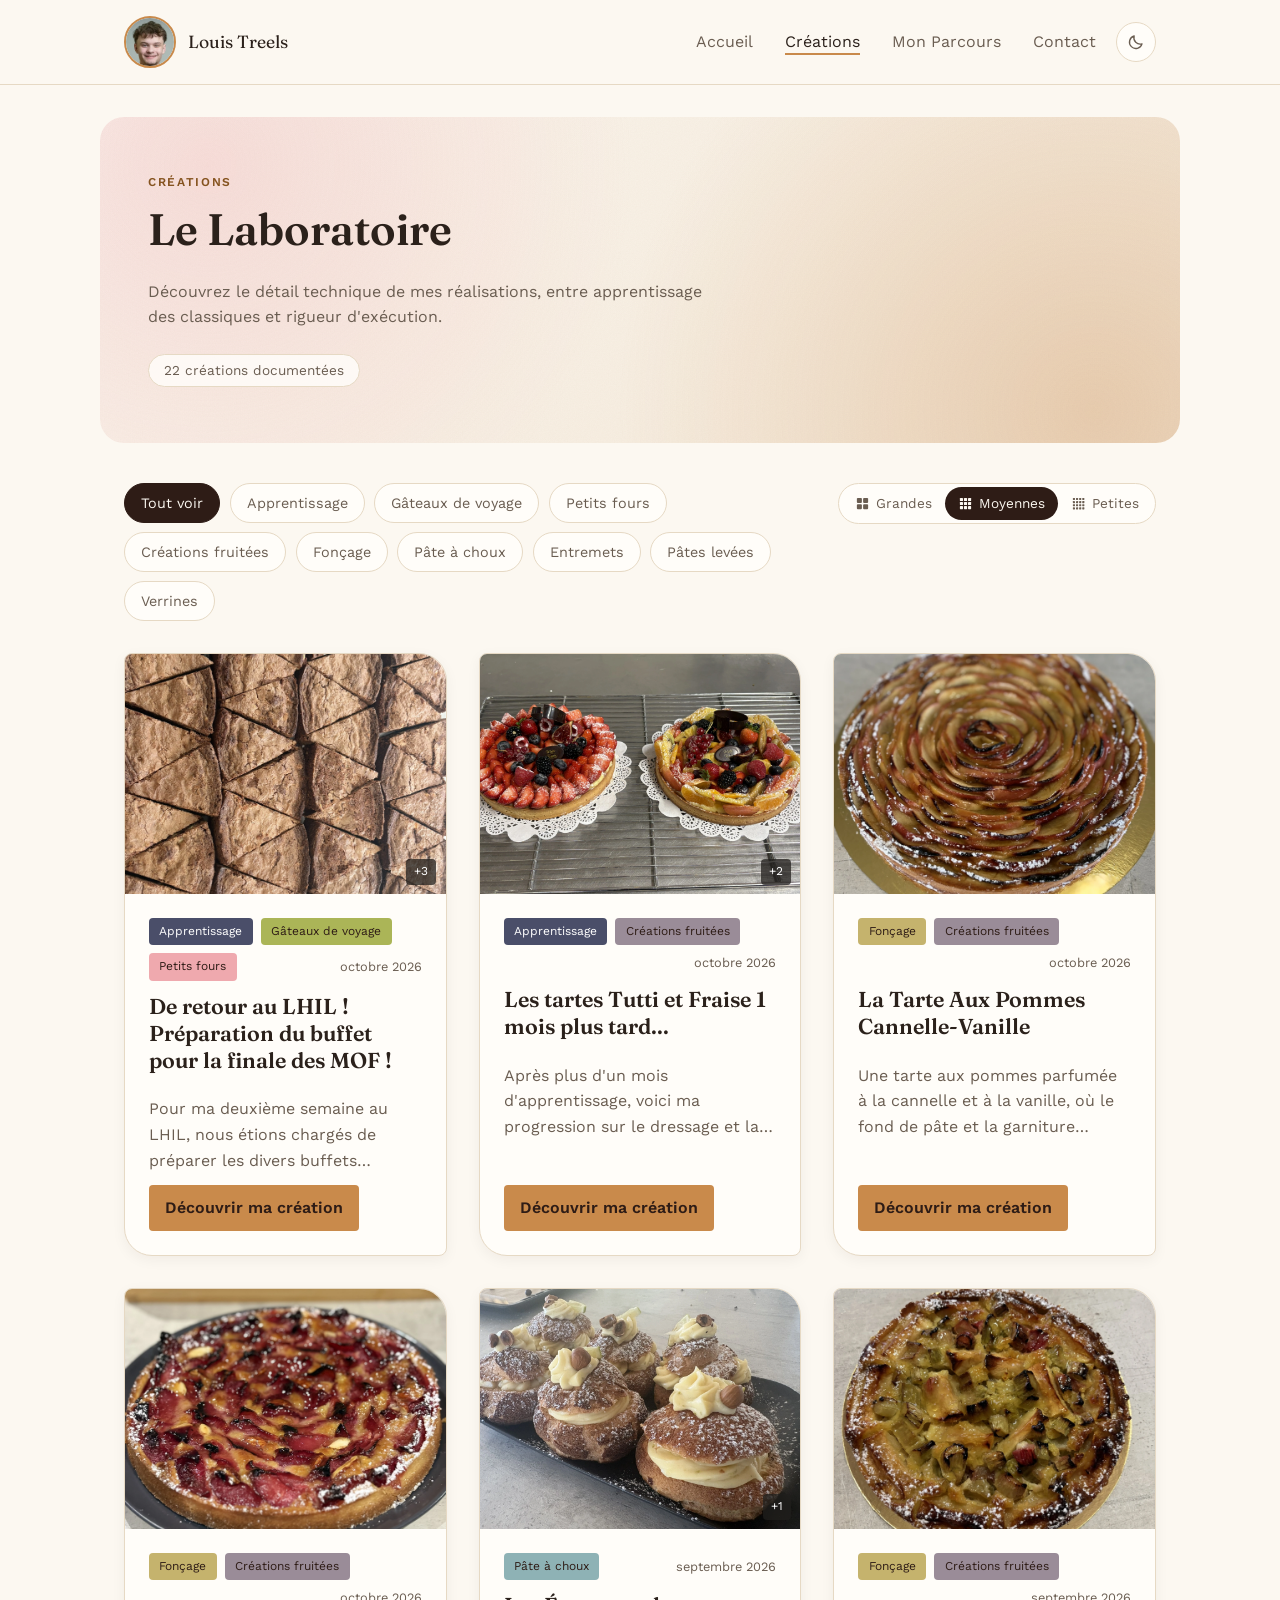
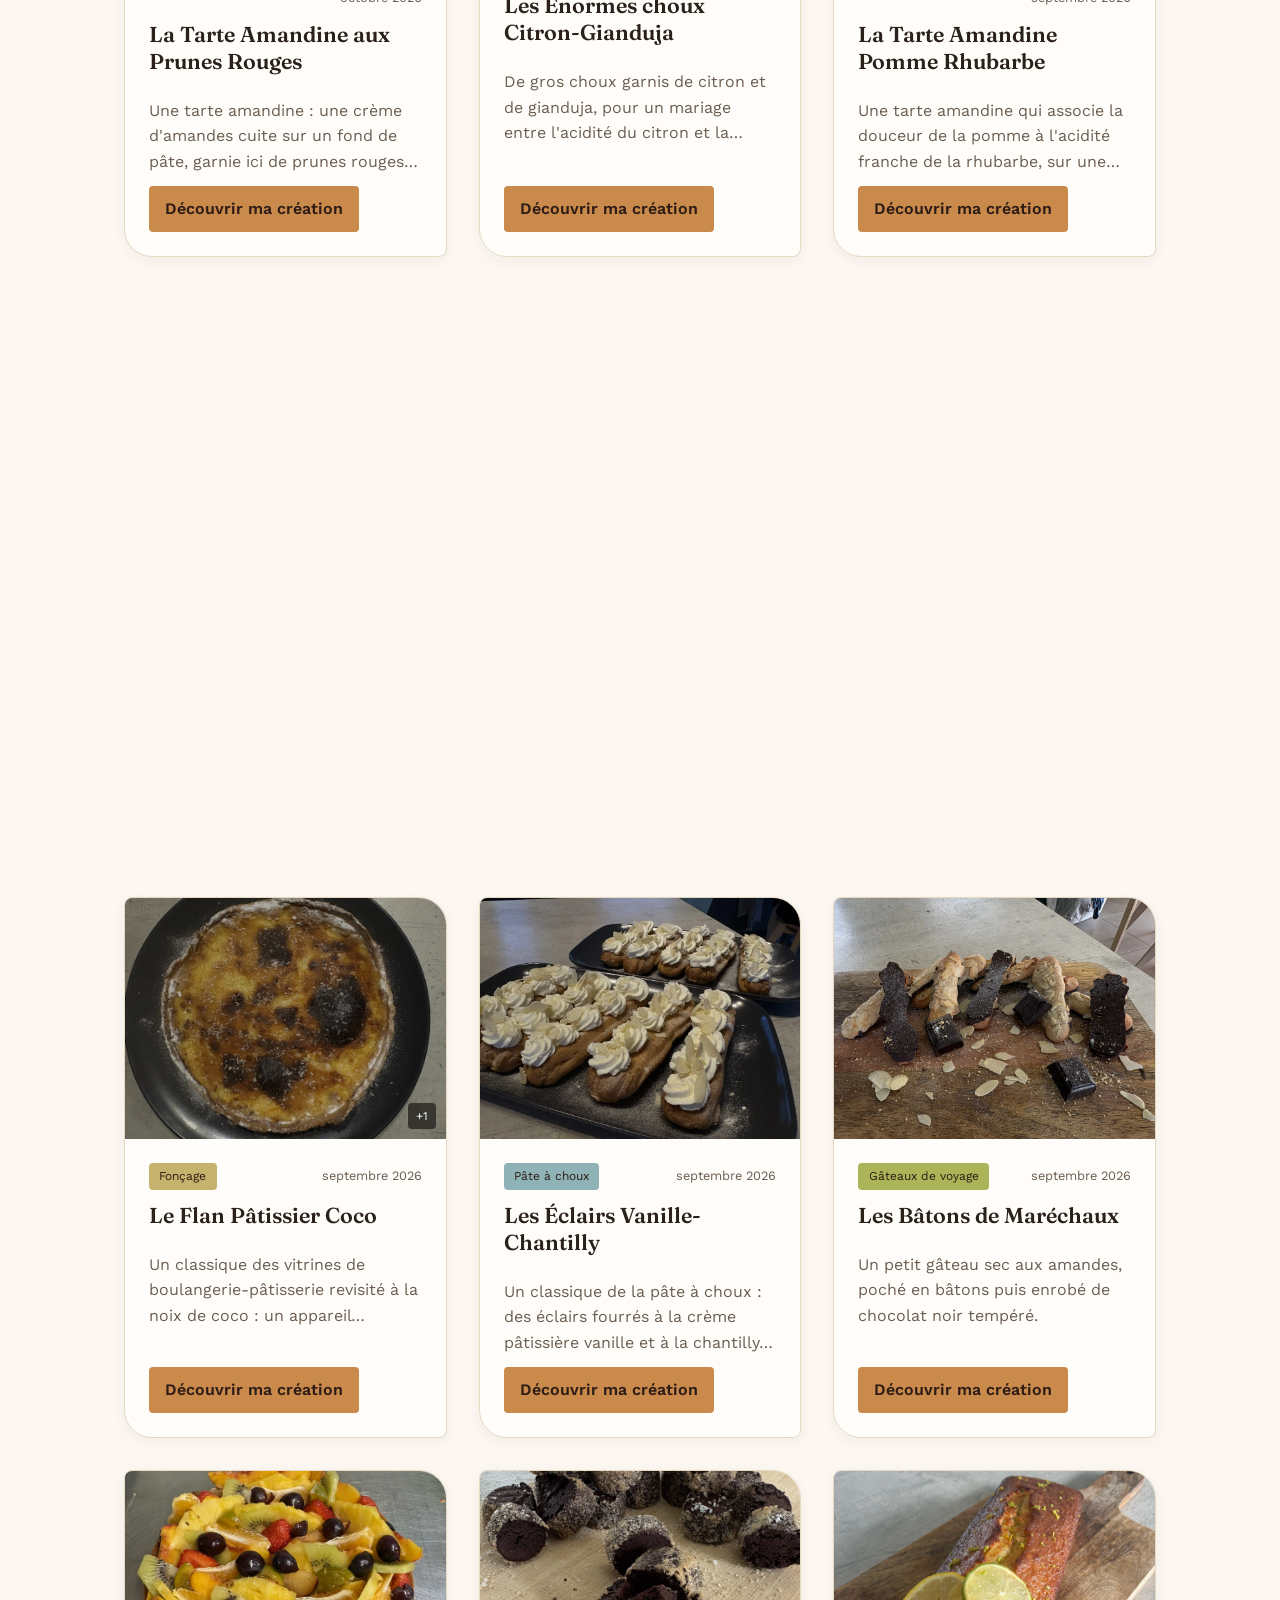
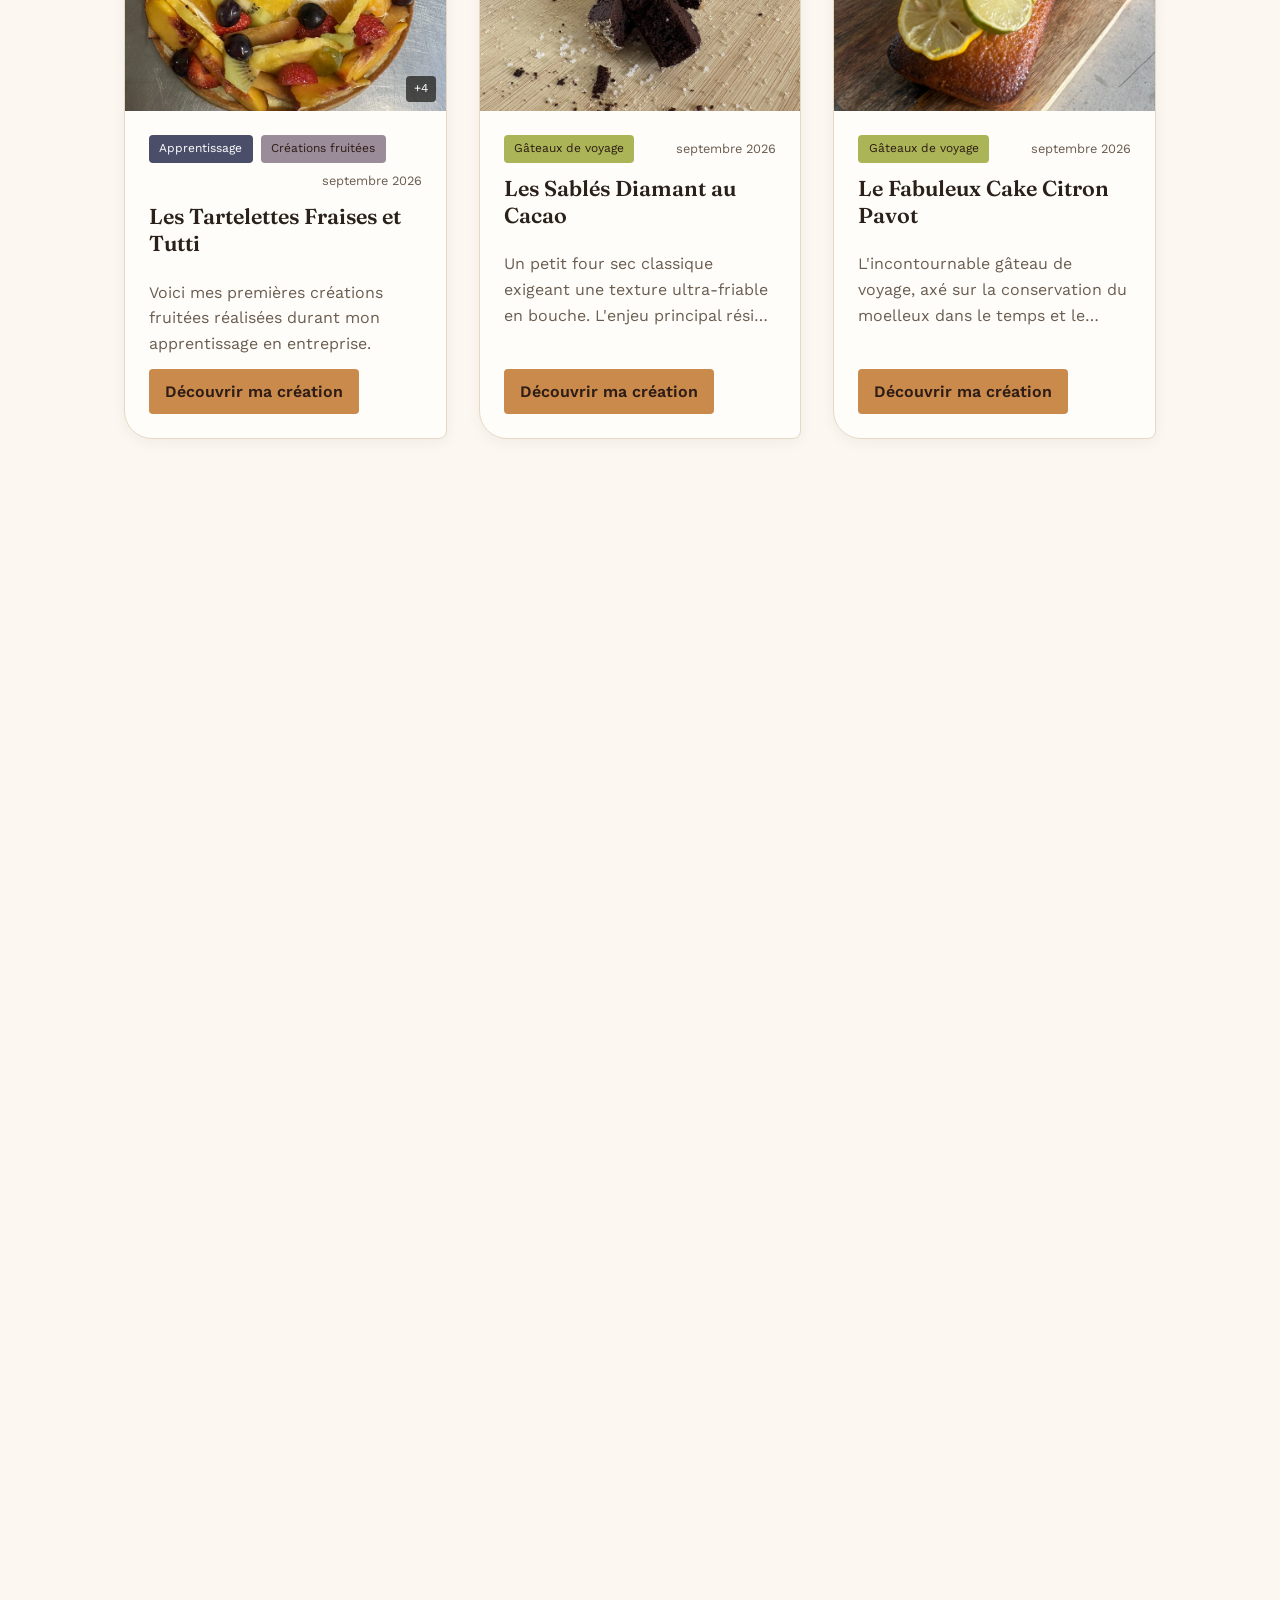
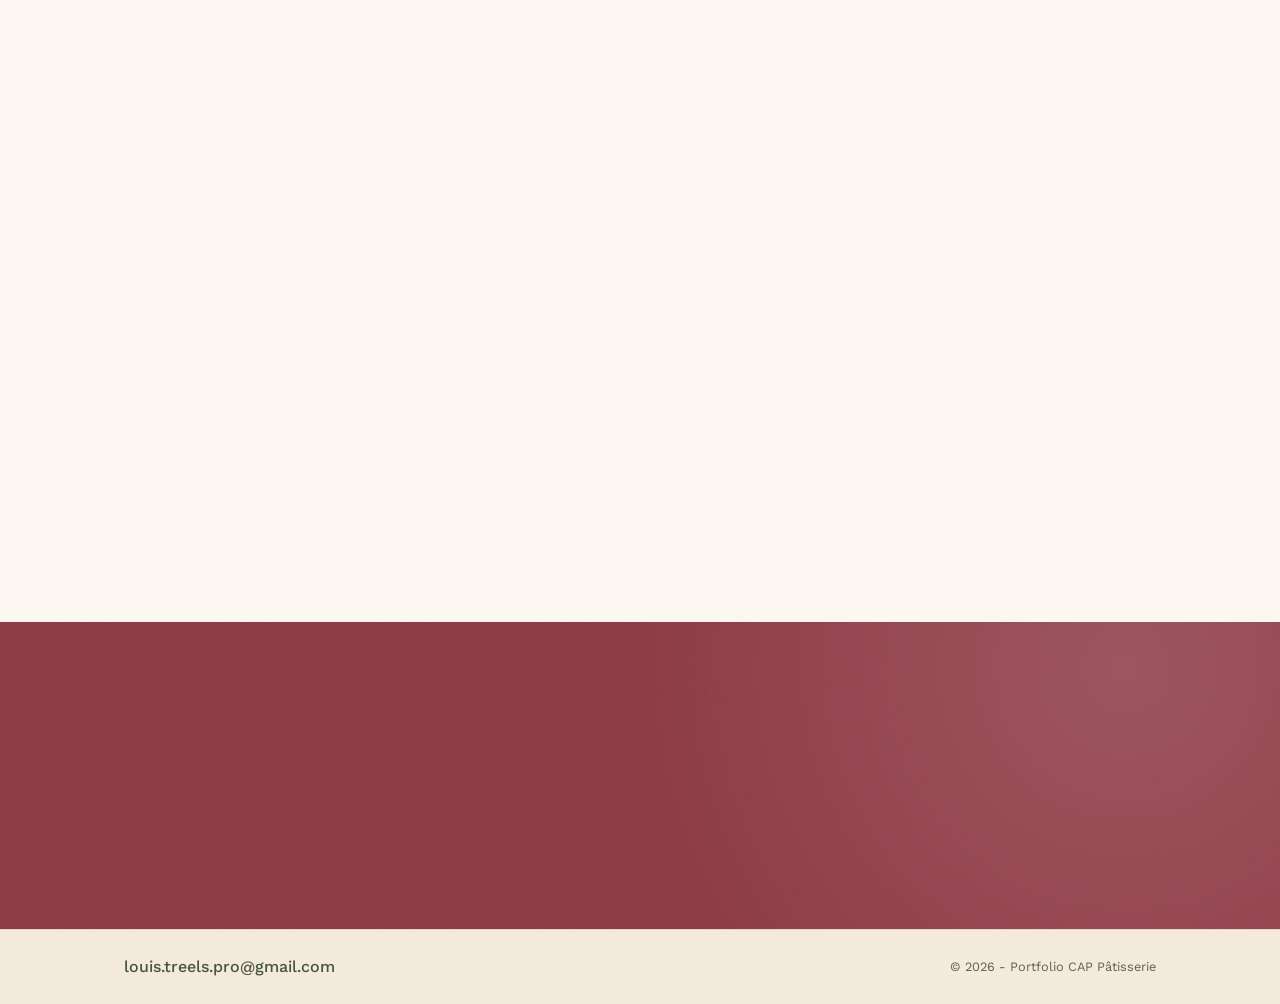
==== commit 2e383c43: "correction des tailles dynamiques des cartes créations" ====
--- a/creations.html
+++ b/creations.html
@@ -60,8 +60,25 @@
         </section>
 
         <section class="detailed-gallery">
-            <div class="filter-bar" id="filter-bar" role="group" aria-label="Filtrer les créations par catégorie">
-                <!-- Boutons générés automatiquement depuis les tags présents dans js/creations-data.js -->
+            <div class="gallery-toolbar">
+                <div class="filter-bar" id="filter-bar" role="group" aria-label="Filtrer les créations par catégorie">
+                    <!-- Boutons générés automatiquement depuis les tags présents dans js/creations-data.js -->
+                </div>
+                <!-- Taille des cartes : rendu visible et actif par js/script.js (initViewSwitch) -->
+                <div class="view-switch" id="view-switch" role="group" aria-label="Taille des cartes" hidden>
+                    <button type="button" class="view-btn" data-size="lg" aria-pressed="false">
+                        <svg viewBox="0 0 24 24" fill="currentColor" aria-hidden="true"><rect x="3" y="3" width="8" height="8" rx="1.5"/><rect x="13" y="3" width="8" height="8" rx="1.5"/><rect x="3" y="13" width="8" height="8" rx="1.5"/><rect x="13" y="13" width="8" height="8" rx="1.5"/></svg>
+                        <span>Grandes</span>
+                    </button>
+                    <button type="button" class="view-btn" data-size="md" aria-pressed="true">
+                        <svg viewBox="0 0 24 24" fill="currentColor" aria-hidden="true"><rect x="3" y="3" width="5" height="5" rx="1"/><rect x="9.5" y="3" width="5" height="5" rx="1"/><rect x="16" y="3" width="5" height="5" rx="1"/><rect x="3" y="9.5" width="5" height="5" rx="1"/><rect x="9.5" y="9.5" width="5" height="5" rx="1"/><rect x="16" y="9.5" width="5" height="5" rx="1"/><rect x="3" y="16" width="5" height="5" rx="1"/><rect x="9.5" y="16" width="5" height="5" rx="1"/><rect x="16" y="16" width="5" height="5" rx="1"/></svg>
+                        <span>Moyennes</span>
+                    </button>
+                    <button type="button" class="view-btn" data-size="sm" aria-pressed="false">
+                        <svg viewBox="0 0 24 24" fill="currentColor" aria-hidden="true"><rect x="3" y="3" width="3.4" height="3.4" rx=".7"/><rect x="8" y="3" width="3.4" height="3.4" rx=".7"/><rect x="13" y="3" width="3.4" height="3.4" rx=".7"/><rect x="18" y="3" width="3.4" height="3.4" rx=".7"/><rect x="3" y="8" width="3.4" height="3.4" rx=".7"/><rect x="8" y="8" width="3.4" height="3.4" rx=".7"/><rect x="13" y="8" width="3.4" height="3.4" rx=".7"/><rect x="18" y="8" width="3.4" height="3.4" rx=".7"/><rect x="3" y="13" width="3.4" height="3.4" rx=".7"/><rect x="8" y="13" width="3.4" height="3.4" rx=".7"/><rect x="13" y="13" width="3.4" height="3.4" rx=".7"/><rect x="18" y="13" width="3.4" height="3.4" rx=".7"/><rect x="3" y="18" width="3.4" height="3.4" rx=".7"/><rect x="8" y="18" width="3.4" height="3.4" rx=".7"/><rect x="13" y="18" width="3.4" height="3.4" rx=".7"/><rect x="18" y="18" width="3.4" height="3.4" rx=".7"/></svg>
+                        <span>Petites</span>
+                    </button>
+                </div>
             </div>
 
             <div class="gallery-grid" id="gallery-grid">
--- a/css/style.css
+++ b/css/style.css
@@ -483,13 +483,123 @@
   padding-bottom: 4rem;
 }
 
+/* Filtres (à gauche) + taille des cartes (à droite) */
+.gallery-toolbar {
+  max-width: var(--max-width);
+  margin: 0 auto;
+  padding: 0 1.5rem 2rem;
+  display: flex;
+  flex-wrap: wrap;
+  align-items: flex-start;
+  justify-content: space-between;
+  gap: 1rem 2rem;
+}
+
+.gallery-toolbar .filter-bar {
+  flex: 1 1 28rem;
+  max-width: none;
+  margin: 0;
+  padding: 0;
+}
+
+.view-switch {
+  flex: none;
+  display: inline-flex;
+  padding: 3px;
+  background: var(--color-paper);
+  border: 1px solid var(--color-border);
+  border-radius: 999px;
+}
+
+.view-switch[hidden] {
+  display: none;
+}
+
+.view-btn {
+  display: inline-flex;
+  align-items: center;
+  gap: 0.4rem;
+  padding: 0.35rem 0.8rem;
+  border: none;
+  border-radius: 999px;
+  background: transparent;
+  color: var(--color-text-muted);
+  font-size: 0.85rem;
+  transition: background-color var(--transition-base), color var(--transition-base);
+}
+
+.view-btn svg {
+  flex: none;
+  width: 15px;
+  height: 15px;
+}
+
+.view-btn:hover {
+  color: var(--color-text);
+}
+
+.view-btn[aria-pressed="true"] {
+  background: var(--chip-active-bg);
+  color: var(--chip-active-text);
+}
+
+/* Grille. La taille des cartes est pilotée par trois variables :
+   --card-min (largeur minimale d'une carte), --card-gap (espacement)
+   et --desc-lines (lignes d'aperçu de la description). auto-fill garde
+   des cartes de taille constante même quand un filtre n'en laisse qu'une. */
 .gallery-grid {
+  --card-min: 320px;
+  --card-gap: 2rem;
+  --desc-lines: 3;
   max-width: var(--max-width);
   margin: 0 auto;
   padding: 0 1.5rem;
   display: grid;
-  grid-template-columns: repeat(auto-fit, minmax(320px, 1fr));
-  gap: 2rem;
+  grid-template-columns: repeat(auto-fill, minmax(min(var(--card-min), 100%), 1fr));
+  gap: var(--card-gap);
+}
+
+/* Grandes : deux colonnes, aperçu plus long */
+.gallery-grid--lg {
+  --card-min: 420px;
+  --desc-lines: 5;
+}
+
+/* Petites : 4 à 5 colonnes, photo + titre + date */
+.gallery-grid--sm {
+  --card-min: 190px;
+  --card-gap: 1rem;
+}
+
+.gallery-grid--sm .creation-card {
+  border-radius: 6px 20px 6px 20px;
+}
+
+.gallery-grid--sm .creation-body {
+  padding: 0.8rem 0.9rem 0.95rem;
+  gap: 0.45rem;
+}
+
+.gallery-grid--sm .creation-card h2 {
+  margin: 0;
+  font-size: 1rem;
+}
+
+.gallery-grid--sm .creation-card .creation-desc,
+.gallery-grid--sm .creation-card .btn-decouvrir,
+.gallery-grid--sm .creation-card .creation-meta .badge:not(:first-child) {
+  display: none;
+}
+
+.gallery-grid--sm .badge {
+  font-size: 0.68rem;
+  padding: 0.15rem 0.5rem;
+}
+
+/* La date se range à côté du badge, ou dessous s'il n'y a pas la place */
+.gallery-grid--sm .creation-date {
+  margin-left: 0;
+  font-size: 0.72rem;
 }
 
 .creation-card {
@@ -500,6 +610,7 @@
   box-shadow: var(--shadow-card);
   display: flex;
   flex-direction: column;
+  cursor: pointer; /* toute la carte ouvre la fiche */
   transition:
     opacity 500ms ease,
     transform 500ms ease,
@@ -548,6 +659,7 @@
 }
 
 .creation-body {
+  flex: 1; /* les boutons d'une même rangée s'alignent en bas */
   padding: 1.5rem;
   display: flex;
   flex-direction: column;
@@ -594,6 +706,16 @@
 .creation-desc {
   color: var(--color-text-muted);
   margin: 0;
+}
+
+/* Sur les cartes seulement (pas dans la fiche) : aperçu coupé après
+   --desc-lines lignes, avec « … » automatique. */
+.creation-card .creation-desc {
+  display: -webkit-box;
+  -webkit-box-orient: vertical;
+  -webkit-line-clamp: var(--desc-lines, 3);
+  line-clamp: var(--desc-lines, 3);
+  overflow: hidden;
 }
 
 .tech-list {
@@ -1868,6 +1990,7 @@
 .hero-text h1 {
   font-size: clamp(1.9rem, 3.4vw, 2.7rem);
   max-width: 18ch;
+  text-wrap: balance; /* lignes équilibrées : pas de mot seul sur la dernière */
 }
 
 .hero-text p {
@@ -2922,8 +3045,75 @@
     border-bottom: none;
   }
 
-  .gallery-grid {
+  /* --- Créations, mobile : grandes = 1 colonne (affichage d'origine),
+     moyennes = 2 colonnes compactes, petites = 3 colonnes de photos --- */
+  .gallery-grid,
+  .gallery-grid--lg {
     grid-template-columns: 1fr;
+    gap: 1.5rem;
+  }
+
+  .gallery-grid--md {
+    grid-template-columns: repeat(2, minmax(0, 1fr));
+    gap: 0.9rem;
+  }
+
+  .gallery-grid--md .creation-card {
+    border-radius: 6px 20px 6px 20px;
+  }
+
+  .gallery-grid--md .creation-body {
+    padding: 0.75rem 0.8rem 0.9rem;
+    gap: 0.4rem;
+  }
+
+  .gallery-grid--md .creation-card h2 {
+    margin: 0;
+    font-size: 0.98rem;
+  }
+
+  .gallery-grid--md .creation-card .creation-desc,
+  .gallery-grid--md .creation-card .btn-decouvrir,
+  .gallery-grid--md .creation-card .creation-meta .badge:not(:first-child) {
+    display: none;
+  }
+
+  .gallery-grid--md .badge {
+    font-size: 0.66rem;
+    padding: 0.15rem 0.45rem;
+  }
+
+  .gallery-grid--md .creation-date {
+    margin-left: 0;
+    font-size: 0.7rem;
+  }
+
+  .gallery-grid--sm {
+    grid-template-columns: repeat(3, minmax(0, 1fr));
+    gap: 0.45rem;
+  }
+
+  .gallery-grid--sm .creation-card {
+    border-radius: 4px 14px 4px 14px;
+  }
+
+  .gallery-grid--sm .creation-body {
+    display: none; /* la photo suffit ; le titre reste lu par les lecteurs d'écran (aria-label) */
+  }
+
+  .gallery-grid--sm .creation-media {
+    aspect-ratio: 1 / 1;
+  }
+
+  .gallery-grid--sm .media-count {
+    right: 0.3rem;
+    bottom: 0.3rem;
+    padding: 0.1rem 0.35rem;
+    font-size: 0.65rem;
+  }
+
+  .view-btn {
+    padding: 0.35rem 0.65rem;
   }
 
   /* --- Accueil, mobile --- */
